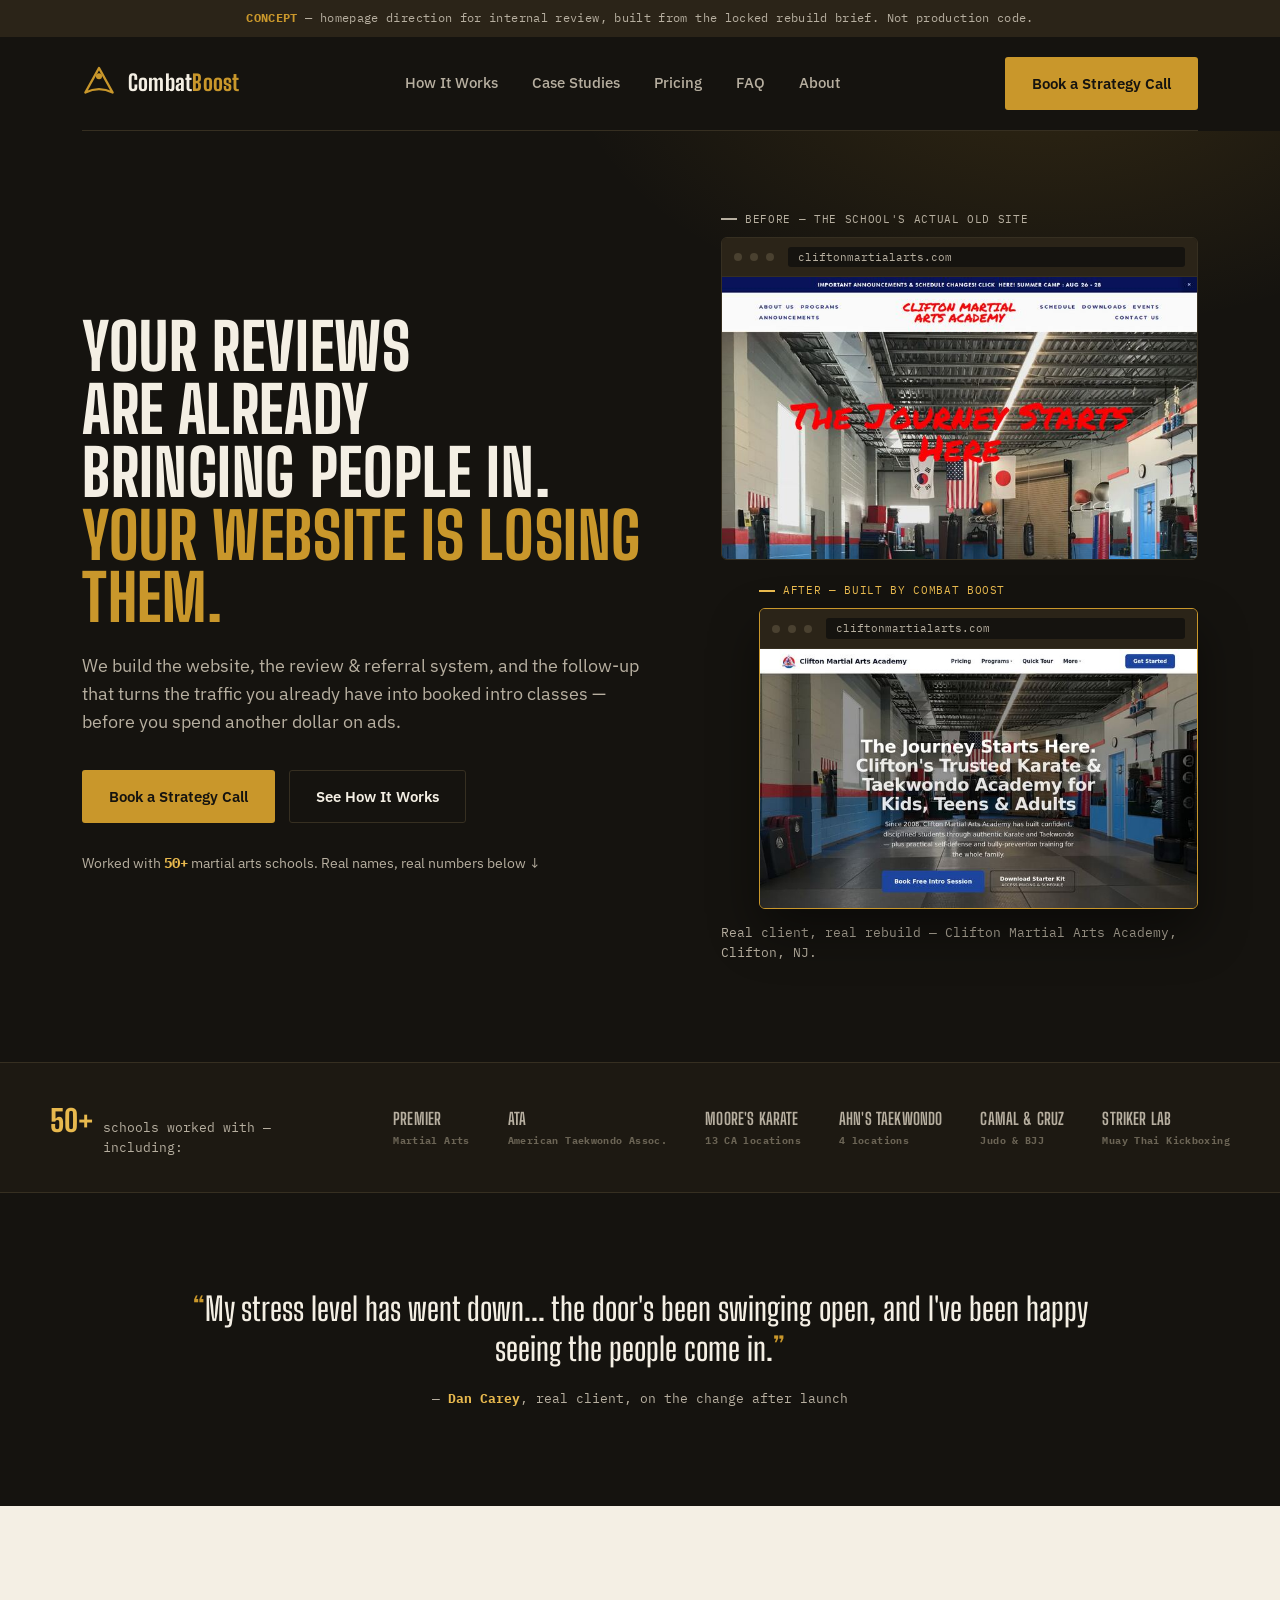
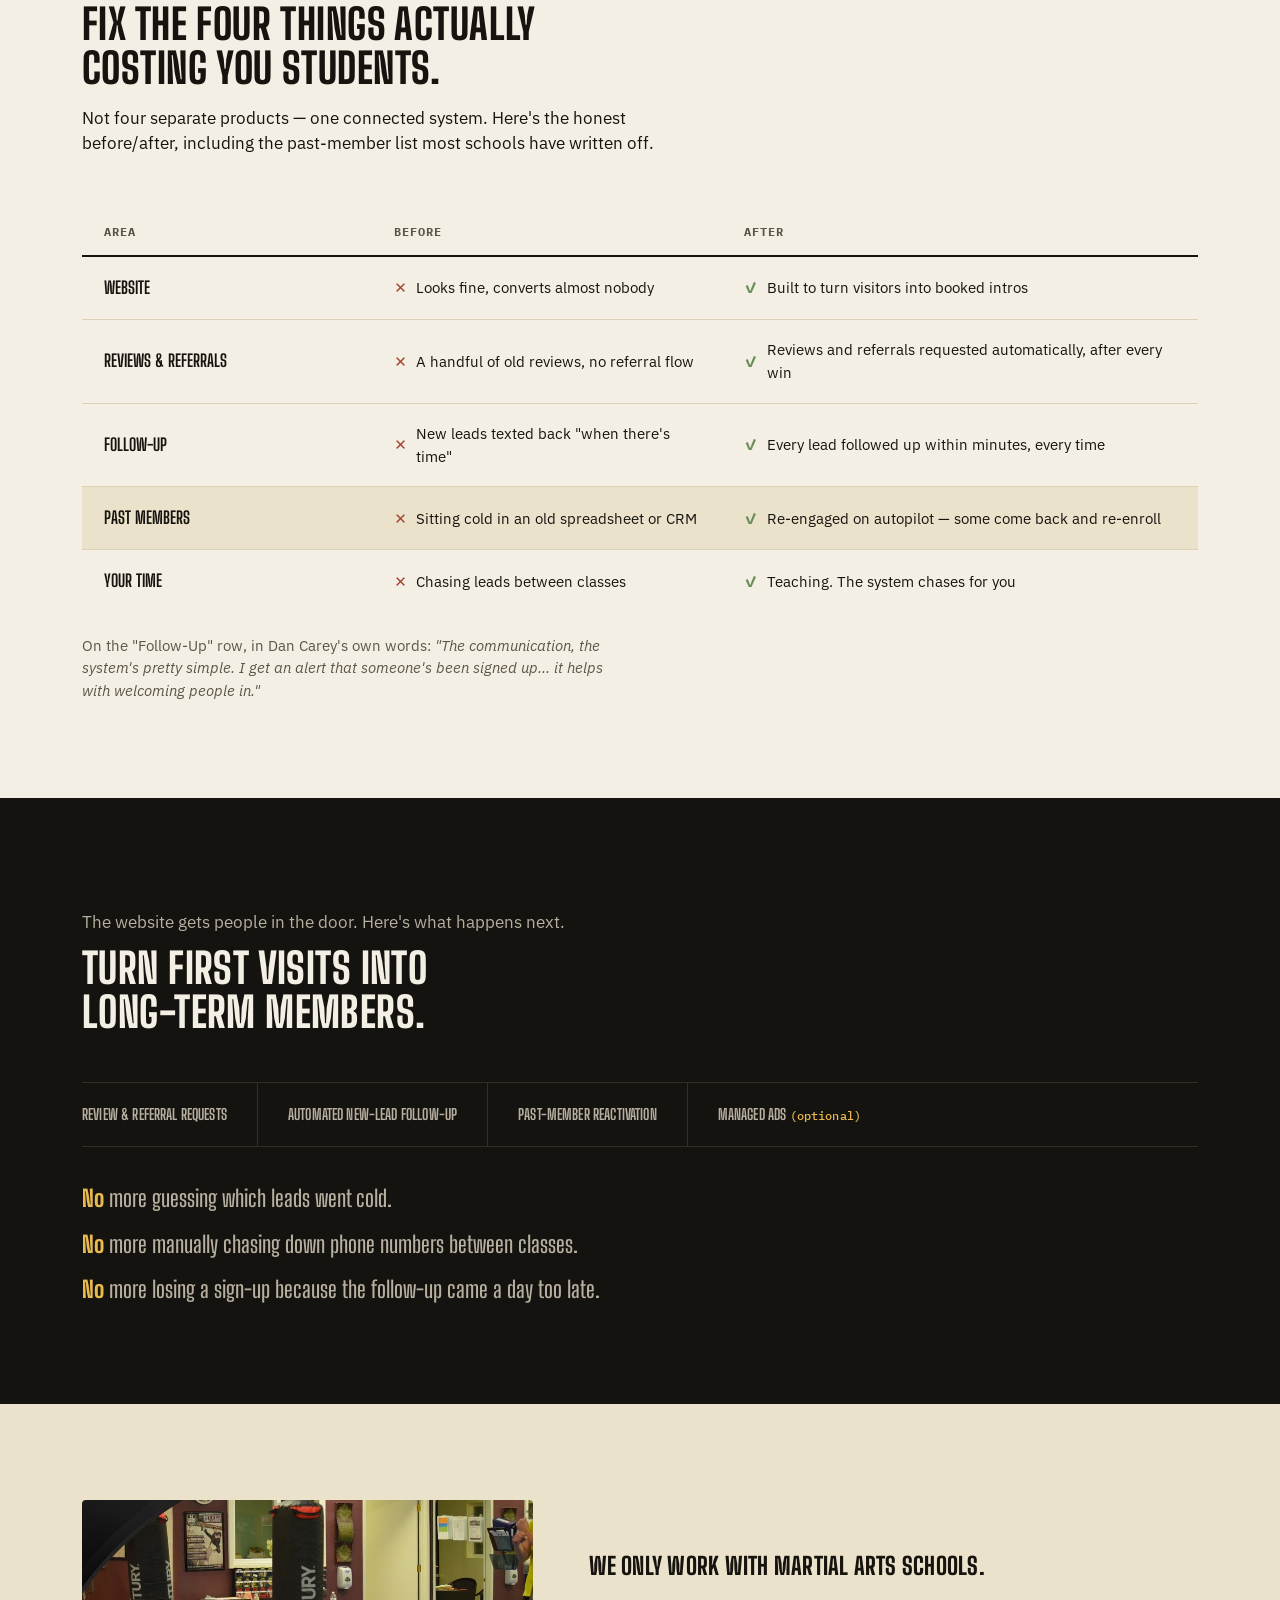
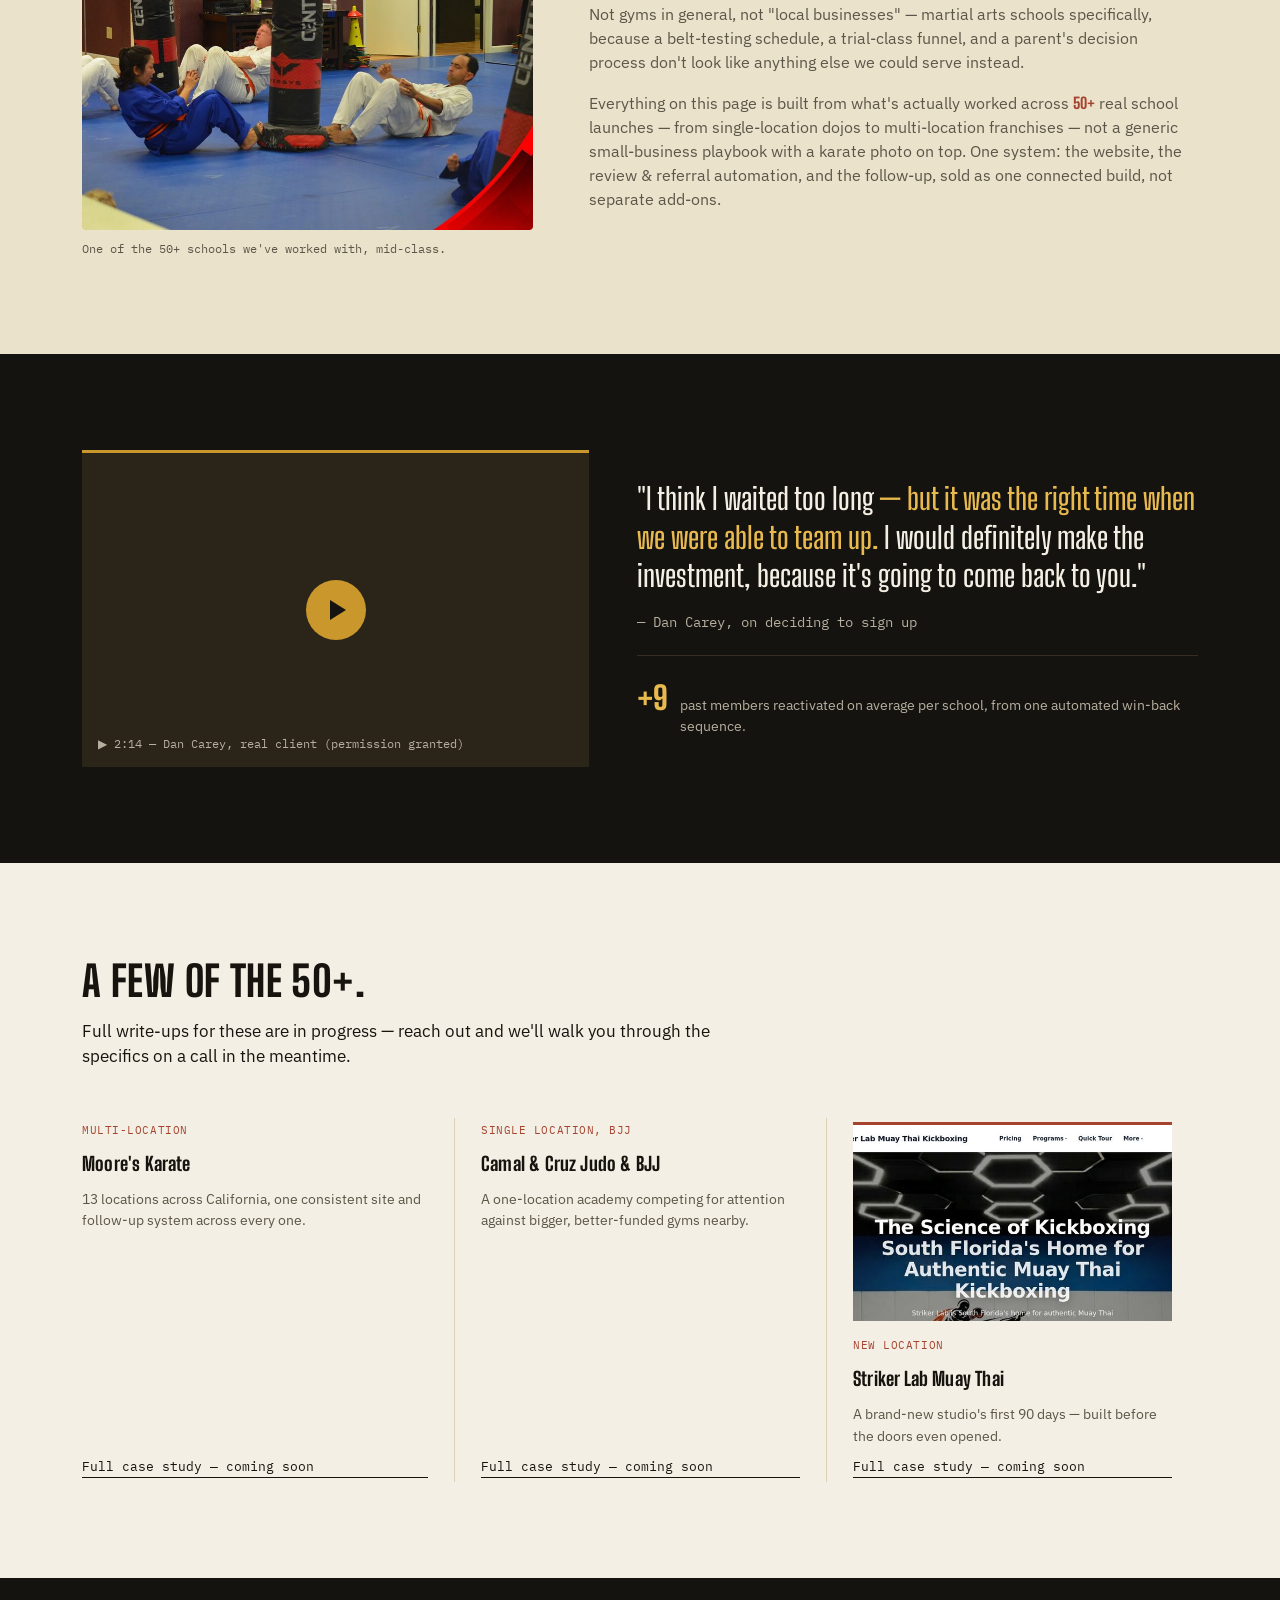
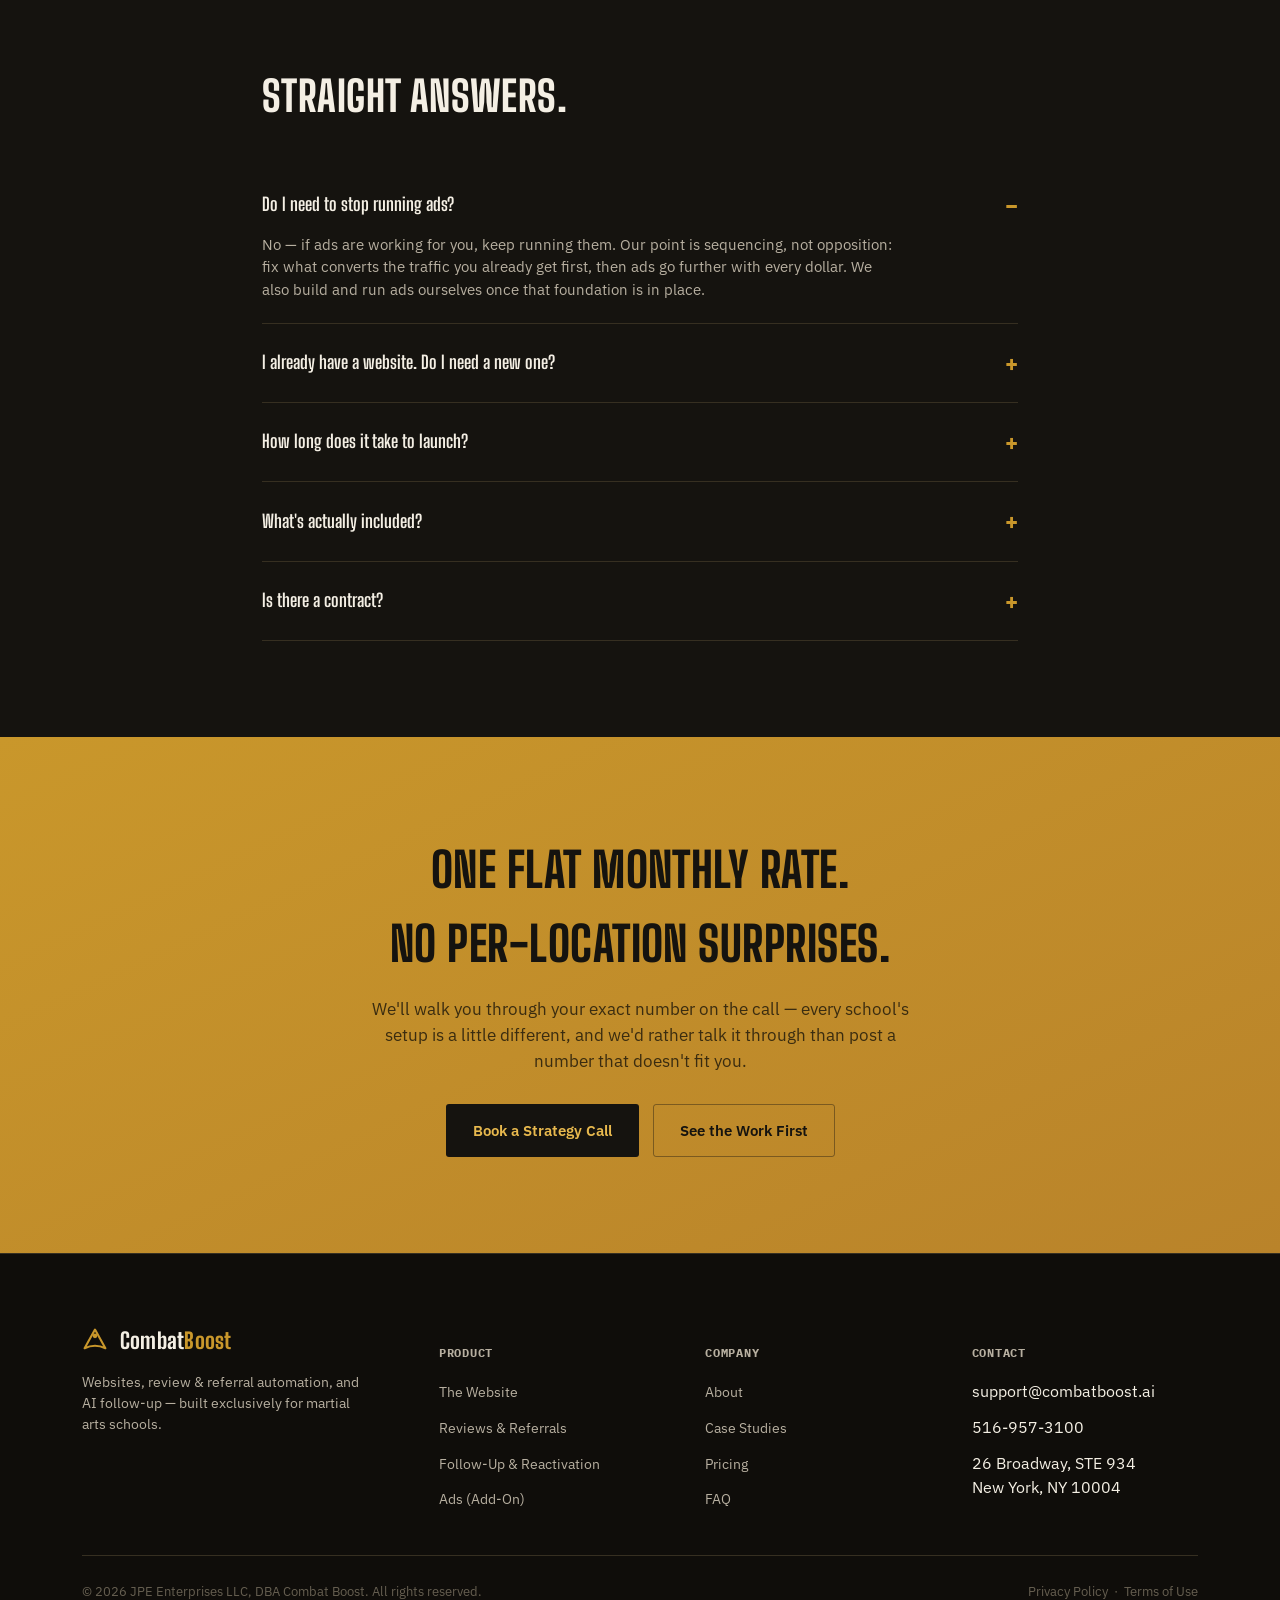
==== index.html @ fe03175d "Round 3: plain-text feature strip, negative-space copy, 'what happens next' framing, nav depth Prior" ====
<!doctype html>
<title>Combat Boost — Homepage Concept</title>
<style>
:root{
  --ink:        #15130F;
  --ink-2:      #1D1912;
  --ink-3:      #2B2418;
  --line-dark:  #362F21;
  --gold:       #C9972B;
  --gold-bright:#E8B94E;
  --clay:       #A5432E;
  --good:       #6B8F5A;
  --cream:      #F4EFE4;
  --cream-2:    #EBE2CC;
  --line-light: #DCD1B4;
  --tx-dark:      #F4EFE4;
  --tx-dark-soft: #B7AFA0;
  --tx-light:      #17140F;
  --tx-light-soft: #5C5648;
  color-scheme: dark;
  background:var(--ink);
}
*{box-sizing:border-box}
html{scroll-behavior:smooth}
body{margin:0; background:var(--ink); font-family:"IBM Plex Sans",system-ui,sans-serif; color:var(--tx-dark); line-height:1.55}
h1,h2,h3,h4{font-family:"Big Shoulders Display",sans-serif; font-weight:800; text-transform:uppercase; letter-spacing:.01em; text-wrap:balance; margin:0}
.mono{font-family:"IBM Plex Mono",monospace}
p{margin:0}
a{color:inherit}
img,svg{display:block}
.wrap{max-width:1180px; margin:0 auto; padding:0 32px}
@media (max-width:640px){ .wrap{padding:0 20px} }
.btn{
  display:inline-flex; align-items:center; gap:8px; font-family:"IBM Plex Sans"; font-weight:600;
  font-size:15px; padding:14px 26px; border-radius:3px; cursor:pointer; border:1px solid transparent;
  text-decoration:none; transition:transform .15s ease;
}
.btn:hover{transform:translateY(-1px)}
.btn-gold{background:var(--gold); color:var(--ink)}
.btn-gold:hover{background:var(--gold-bright)}
.btn-ghost-dark{border-color:var(--line-dark); color:var(--tx-dark)}
.btn-ghost-dark:hover{border-color:var(--gold)}
.btn-ghost-light{border-color:var(--tx-light); color:var(--tx-light)}
.lede{font-size:15.5px; color:var(--tx-dark-soft); max-width:56ch; margin-bottom:10px}
.on-light .lede, .on-light2 .lede{color:var(--tx-light-soft)}
section{padding:96px 0}
@media (max-width:640px){ section{padding:64px 0} }
.section-head{max-width:640px; margin-bottom:48px}
.section-head h2{font-size:clamp(28px,3.6vw,42px); line-height:1.05}
.section-head p{margin-top:16px; font-size:16.5px}
.on-light{background:var(--cream); color:var(--tx-light)}
.on-light2{background:var(--cream-2); color:var(--tx-light)}

/* ---------- concept banner ---------- */
.concept-banner{
  background:var(--ink-3); color:var(--tx-dark-soft); font-family:"IBM Plex Mono",monospace;
  font-size:12px; text-align:center; padding:9px 14px; letter-spacing:.03em;
}
.concept-banner b{color:var(--gold)}

/* ---------- header ---------- */
header{
  display:flex; align-items:center; justify-content:space-between; padding:20px 0;
  border-bottom:1px solid var(--line-dark);
}
.brand{display:flex; align-items:center; gap:12px; text-decoration:none}
.brand-word{font-family:"Big Shoulders Display"; font-weight:800; font-size:22px; letter-spacing:.01em; color:var(--tx-dark)}
.brand-word span{color:var(--gold)}
nav.main{display:flex; align-items:center; gap:34px; font-size:14.5px; font-weight:500}
nav.main a{text-decoration:none; color:var(--tx-dark-soft)}
nav.main a:hover{color:var(--tx-dark)}
.nav-toggle{display:none}
@media (max-width:920px){
  nav.main{display:none}
}

/* ---------- hero ---------- */
.hero{padding:80px 0 100px; position:relative; overflow:hidden}
.hero::before{
  content:""; position:absolute; inset:0; pointer-events:none;
  background:
    radial-gradient(700px 420px at 82% -10%, rgba(201,151,43,.16), transparent 70%);
}
.hero-grid{display:grid; grid-template-columns:1.1fr .9fr; gap:56px; align-items:center; position:relative}
@media (max-width:920px){ .hero-grid{grid-template-columns:1fr} }
.hero h1{font-size:clamp(38px,5.4vw,64px); line-height:.98; margin:18px 0 22px}
.hero h1 em{font-style:normal; color:var(--gold)}
.hero .dek{font-size:18px; color:var(--tx-dark-soft); max-width:52ch; margin-bottom:34px}
.hero .actions{display:flex; gap:14px; flex-wrap:wrap; margin-bottom:30px}
.hero .stat-line{font-size:14px; color:var(--tx-dark-soft)}
.hero .stat-line b{color:var(--gold-bright); font-family:"IBM Plex Mono"}

/* Real before/after — an actual client's old site next to the actual
   Combat Boost rebuild, in a plain browser-chrome frame. Replaces the
   floating-stat-card cluster that read as generic AI-page-builder filler. */
.ba-compare{position:relative}
.ba-frame{
  background:var(--ink-2); border:1px solid var(--line-dark); border-radius:6px; overflow:hidden;
}
.ba-chrome{
  display:flex; align-items:center; gap:8px; padding:9px 12px; background:var(--ink-3);
  border-bottom:1px solid var(--line-dark);
}
.ba-dot{width:8px; height:8px; border-radius:50%; background:#4a4130}
.ba-url{
  font-family:"IBM Plex Mono"; font-size:10.5px; color:var(--tx-dark-soft); margin-left:6px;
  background:var(--ink); padding:2px 10px; border-radius:3px; flex:1; white-space:nowrap; overflow:hidden; text-overflow:ellipsis;
}
.ba-frame img{width:100%; display:block}
.ba-label{
  font-family:"IBM Plex Mono"; font-size:11px; letter-spacing:.06em; text-transform:uppercase;
  margin-bottom:9px; display:flex; align-items:center; gap:8px;
}
.ba-label.before{color:var(--tx-dark-soft)}
.ba-label.after{color:var(--gold-bright)}
.ba-label .tag{width:16px; height:2px; background:currentColor; display:inline-block}
.ba-after{margin-top:22px; margin-left:38px; position:relative; z-index:1}
.ba-after .ba-frame{border-color:var(--gold); box-shadow:0 22px 50px rgba(0,0,0,.45)}
.ba-cap{margin-top:14px; font-size:12.5px; color:var(--tx-dark-soft); font-family:"IBM Plex Mono"}
@media (max-width:920px){
  .ba-after{margin-left:0; margin-top:16px}
}

/* ---------- proof strip ---------- */
.proof{background:var(--ink-2); border-top:1px solid var(--line-dark); border-bottom:1px solid var(--line-dark)}
.proof-inner{padding:34px 0; display:flex; align-items:center; gap:40px; flex-wrap:wrap; justify-content:space-between}
.proof-lede{font-family:"IBM Plex Mono"; font-size:13px; color:var(--tx-dark-soft); white-space:nowrap; display:flex; align-items:baseline; gap:10px}
.proof-lede b{font-family:"Big Shoulders Display"; font-weight:800; font-size:30px; color:var(--gold-bright)}
.logo-row{display:flex; gap:38px; flex-wrap:wrap; align-items:center}
.logo-word{font-family:"Big Shoulders Display"; font-weight:700; font-size:16.5px; color:var(--tx-dark-soft); letter-spacing:.01em; text-transform:uppercase; white-space:nowrap}
.logo-word small{display:block; font-family:"IBM Plex Mono"; font-size:9.5px; letter-spacing:.04em; color:#6b6455; text-transform:none; margin-top:1px}

/* ---------- quote banner ---------- */
.quote-banner{text-align:center}
.quote-banner .q{
  font-family:"Big Shoulders Display"; font-weight:600; text-transform:none; letter-spacing:0;
  font-size:clamp(22px,3vw,32px); max-width:900px; margin:0 auto 20px; line-height:1.25; color:var(--tx-dark);
}
.quote-banner .q::before{content:"“"; color:var(--gold)}
.quote-banner .q::after{content:"”"; color:var(--gold)}
.quote-banner .attr{font-family:"IBM Plex Mono"; font-size:13px; color:var(--tx-dark-soft)}
.quote-banner .attr b{color:var(--gold-bright)}

/* ---------- before/after table ---------- */
.baTable{width:100%; border-collapse:collapse; background:var(--cream); overflow:hidden; border-radius:8px}
.baTable th, .baTable td{padding:18px 22px; text-align:left; border-bottom:1px solid var(--line-light); font-size:15px}
.baTable thead th{
  font-family:"IBM Plex Mono"; font-size:11.5px; letter-spacing:.08em; text-transform:uppercase;
  color:var(--tx-light-soft); border-bottom:2px solid var(--tx-light); padding-bottom:14px;
}
.baTable td:first-child{font-family:"Big Shoulders Display"; font-weight:700; font-size:17px; text-transform:uppercase; width:26%}
.baTable tr:last-child td{border-bottom:none}
.mark{display:inline-flex; align-items:center; gap:9px}
.mark.bad::before{content:"✕"; color:var(--clay); font-weight:700}
.mark.good::before{content:"✓"; color:var(--good); font-weight:700}
.reactivation-row td{background:var(--cream-2)}
.tableWrap{overflow-x:auto}

/* ---------- feature strip: plain text, no icon boxes ---------- */
.feature-strip{
  display:flex; flex-wrap:wrap; gap:0; margin-top:8px; border-top:1px solid var(--line-dark); border-bottom:1px solid var(--line-dark);
}
.feature-strip span{
  font-family:"Big Shoulders Display"; font-weight:700; text-transform:uppercase; font-size:15px;
  letter-spacing:.01em; padding:20px 30px 20px 0; margin-right:30px; border-right:1px solid var(--line-dark);
  color:var(--tx-dark-soft);
}
.feature-strip span:last-child{border-right:none; margin-right:0}
.feature-strip span i{color:var(--gold-bright); font-style:normal; font-weight:500; text-transform:none; font-size:12px; font-family:"IBM Plex Mono"}
@media (max-width:760px){
  .feature-strip{flex-direction:column; border-top:none; border-bottom:none}
  .feature-strip span{border-right:none; border-bottom:1px solid var(--line-dark); margin-right:0; padding:16px 0}
  .feature-strip span:last-child{border-bottom:none}
}
.neg-space{margin-top:34px; display:flex; flex-direction:column; gap:10px}
.neg-space p{font-family:"Big Shoulders Display"; font-weight:600; font-size:clamp(18px,2.1vw,23px); text-transform:none; color:var(--tx-dark-soft)}
.neg-space p b{color:var(--gold-bright); font-weight:800}

/* ---------- about: real photo + prose, no card/number grid ---------- */
.about-grid{display:grid; grid-template-columns:.85fr 1.15fr; gap:56px; align-items:center}
@media (max-width:820px){ .about-grid{grid-template-columns:1fr} }
.about-photo{width:100%; border-radius:4px; display:block}
.about-cap{font-family:"IBM Plex Mono"; font-size:11.5px; color:var(--tx-light-soft); margin-top:10px}
.about-copy p + p{margin-top:16px}
.about-copy .stat-inline{font-family:"Big Shoulders Display"; font-weight:800; color:var(--clay)}

/* ---------- video testimonial ---------- */
.video-block{display:grid; grid-template-columns:.95fr 1.05fr; gap:48px; align-items:center}
@media (max-width:860px){ .video-block{grid-template-columns:1fr} }
.video-card{
  aspect-ratio:16/10; background:var(--ink-3); border-top:3px solid var(--gold);
  display:flex; align-items:center; justify-content:center; position:relative;
}
.play{
  width:60px; height:60px; border-radius:50%; background:var(--gold); display:flex;
  align-items:center; justify-content:center;
}
.play::before{content:""; width:0; height:0; border-top:10px solid transparent; border-bottom:10px solid transparent; border-left:16px solid var(--ink); margin-left:4px}
.video-card .vc-cap{position:absolute; bottom:14px; left:16px; font-family:"IBM Plex Mono"; font-size:11.5px; color:var(--tx-dark-soft)}
.video-quote .q{
  font-family:"Big Shoulders Display"; font-weight:600; font-size:clamp(22px,2.6vw,30px); line-height:1.28;
  margin-bottom:18px; text-transform:none;
}
.video-quote .q span{color:var(--gold-bright)}
.video-quote .attr{font-family:"IBM Plex Mono"; font-size:13.5px; color:var(--tx-dark-soft)}
.video-quote .woven-stat{
  margin-top:22px; padding-top:18px; border-top:1px solid var(--line-dark);
  display:flex; align-items:baseline; gap:12px;
}
.woven-stat .ws-num{font-family:"Big Shoulders Display"; font-weight:800; font-size:32px; color:var(--gold-bright)}
.woven-stat .ws-txt{font-size:13.5px; color:var(--tx-dark-soft)}

/* ---------- case studies: flat, no shadow, thin rule not a boxed card ---------- */
.cs-grid{display:grid; grid-template-columns:repeat(3,1fr); gap:0}
@media (max-width:860px){ .cs-grid{grid-template-columns:1fr} }
.cs-card{
  border-left:1px solid var(--line-light); padding:4px 26px; display:flex; flex-direction:column; gap:10px;
}
.cs-card:first-child{border-left:none; padding-left:0}
@media (max-width:860px){
  .cs-card{border-left:none; border-top:1px solid var(--line-light); padding:26px 0}
  .cs-card:first-child{border-top:none; padding-top:0}
}
.cs-shot{width:100%; aspect-ratio:16/10; object-fit:cover; object-position:top; border-top:3px solid var(--clay); margin-bottom:6px}
.cs-tag{font-family:"IBM Plex Mono"; font-size:11px; letter-spacing:.05em; color:var(--clay); text-transform:uppercase}
.cs-card h3{font-size:19px; text-transform:none}
.cs-card p{font-size:14px; color:var(--tx-light-soft)}
.cs-link{font-family:"IBM Plex Mono"; font-size:12.5px; color:var(--tx-light); margin-top:auto; text-decoration:none; border-bottom:1px solid var(--tx-light)}

/* ---------- faq ---------- */
.faq-item{border-bottom:1px solid var(--line-dark); padding:22px 0}
.faq-item summary{
  cursor:pointer; list-style:none; font-family:"Big Shoulders Display"; font-weight:700; font-size:18px;
  display:flex; justify-content:space-between; align-items:center; text-transform:none;
}
.faq-item summary::-webkit-details-marker{display:none}
.faq-item summary::after{content:"+"; color:var(--gold); font-size:22px; font-family:"IBM Plex Mono"}
.faq-item[open] summary::after{content:"–"}
.faq-item p{margin-top:12px; font-size:14.5px; color:var(--tx-dark-soft); max-width:70ch}

/* ---------- closing / pricing ---------- */
.closing{background:linear-gradient(155deg,var(--gold) 0%, #B9832A 100%); color:var(--ink); text-align:center}
.closing h2{font-size:clamp(30px,4.4vw,48px); color:var(--ink); margin-bottom:16px}
.closing p{font-size:16.5px; max-width:56ch; margin:0 auto 30px; color:#3A2C10}
.closing .btn-gold{background:var(--ink); color:var(--gold-bright)}
.closing .btn-gold:hover{background:#241f16}
.closing .btn-ghost-dark{border-color:rgba(21,19,15,.4); color:var(--ink)}

/* ---------- footer ---------- */
footer{background:#0F0D0A; padding:70px 0 30px; border-top:1px solid var(--line-dark)}
.foot-grid{display:grid; grid-template-columns:1.4fr 1fr 1fr 1fr; gap:40px; padding-bottom:44px; border-bottom:1px solid var(--line-dark)}
@media (max-width:820px){ .foot-grid{grid-template-columns:1fr 1fr} }
.foot-grid h5{font-family:"IBM Plex Mono"; font-size:12px; letter-spacing:.06em; text-transform:uppercase; color:var(--tx-dark-soft); margin-bottom:16px}
.foot-links{list-style:none; margin:0; padding:0; display:grid; gap:11px}
.foot-links a{text-decoration:none; color:var(--tx-dark-soft); font-size:14px}
.foot-links a:hover{color:var(--gold)}
.foot-about p{font-size:13.5px; color:var(--tx-dark-soft); max-width:36ch; margin-top:14px}
.foot-bottom{padding-top:26px; display:flex; justify-content:space-between; flex-wrap:wrap; gap:12px; font-size:12.5px; color:#665F51}
.foot-bottom a{color:#665F51; text-decoration:none}
</style>
<link rel="preconnect" href="https://fonts.gstatic.com" crossorigin>
<link rel="stylesheet" href="https://fonts.googleapis.com/css2?family=Big+Shoulders+Display:wght@600;700;800&family=IBM+Plex+Sans:wght@400;500;600&family=IBM+Plex+Mono:wght@400;500;600&display=swap">

<div class="concept-banner"><b>CONCEPT</b> — homepage direction for internal review, built from the locked rebuild brief. Not production code.</div>

<div class="wrap">
  <header>
    <a class="brand" href="#top">
      <svg width="34" height="34" viewBox="0 0 100 100" aria-hidden="true">
        <path d="M50 6 L90 78 Q50 58 10 78 Z" fill="none" stroke="#C9972B" stroke-width="7" stroke-linejoin="round"/>
        <circle cx="50" cy="30" r="9" fill="#C9972B"/>
      </svg>
      <span class="brand-word">Combat<span>Boost</span></span>
    </a>
    <nav class="main">
      <a href="#how-it-works">How It Works</a>
      <a href="#case-studies">Case Studies</a>
      <a href="#pricing">Pricing</a>
      <a href="#faq">FAQ</a>
      <a href="#about">About</a>
    </nav>
    <a class="btn btn-gold" href="#pricing">Book a Strategy Call</a>
  </header>
</div>

<section class="hero" id="top">
  <div class="wrap hero-grid">
    <div>
      <h1>Your Reviews Are Already<br>Bringing People In.<br><em>Your Website Is Losing Them.</em></h1>
      <p class="dek">We build the website, the review &amp; referral system, and the follow-up that turns the traffic you already have into booked intro classes — before you spend another dollar on ads.</p>
      <div class="actions">
        <a class="btn btn-gold" href="#pricing">Book a Strategy Call</a>
        <a class="btn btn-ghost-dark" href="#how-it-works">See How It Works</a>
      </div>
      <p class="stat-line">Worked with <b>50+</b> martial arts schools. Real names, real numbers below ↓</p>
    </div>
    <div class="ba-compare">
      <div class="ba-label before"><span class="tag"></span>Before — the school's actual old site</div>
      <div class="ba-frame">
        <div class="ba-chrome"><span class="ba-dot"></span><span class="ba-dot"></span><span class="ba-dot"></span><span class="ba-url">cliftonmartialarts.com</span></div>
        <img src="[data-uri]" alt="A real client's old website before Combat Boost, live as of this build" loading="lazy">
      </div>
      <div class="ba-after">
        <div class="ba-label after"><span class="tag"></span>After — built by Combat Boost</div>
        <div class="ba-frame">
          <div class="ba-chrome"><span class="ba-dot"></span><span class="ba-dot"></span><span class="ba-dot"></span><span class="ba-url">cliftonmartialarts.com</span></div>
          <img src="[data-uri]" alt="The same school's site after the Combat Boost rebuild" loading="lazy">
        </div>
      </div>
      <p class="ba-cap">Real client, real rebuild — Clifton Martial Arts Academy, Clifton, NJ.</p>
    </div>
  </div>
</section>

<div class="proof">
  <div class="wrap proof-inner">
    <div class="proof-lede"><b>50+</b><span>schools worked with —<br>including:</span></div>
    <div class="logo-row">
      <div class="logo-word">Premier<br><small>Martial Arts</small></div>
      <div class="logo-word">ATA<br><small>American Taekwondo Assoc.</small></div>
      <div class="logo-word">Moore's Karate<br><small>13 CA locations</small></div>
      <div class="logo-word">Ahn's Taekwondo<br><small>4 locations</small></div>
      <div class="logo-word">Camal &amp; Cruz<br><small>Judo &amp; BJJ</small></div>
      <div class="logo-word">Striker Lab<br><small>Muay Thai Kickboxing</small></div>
    </div>
  </div>
</div>

<section class="quote-banner">
  <div class="wrap">
    <p class="q">My stress level has went down... the door's been swinging open, and I've been happy seeing the people come in.</p>
    <p class="attr">— <b>Dan Carey</b>, real client, on the change after launch</p>
  </div>
</section>

<section class="on-light" id="how-it-works">
  <div class="wrap">
    <div class="section-head">
      <h2>Fix the Four Things Actually Costing You Students.</h2>
      <p>Not four separate products — one connected system. Here's the honest before/after, including the past-member list most schools have written off.</p>
    </div>
    <div class="tableWrap">
      <table class="baTable">
        <thead>
          <tr><th>Area</th><th>Before</th><th>After</th></tr>
        </thead>
        <tbody>
          <tr>
            <td>Website</td>
            <td><span class="mark bad">Looks fine, converts almost nobody</span></td>
            <td><span class="mark good">Built to turn visitors into booked intros</span></td>
          </tr>
          <tr>
            <td>Reviews &amp; Referrals</td>
            <td><span class="mark bad">A handful of old reviews, no referral flow</span></td>
            <td><span class="mark good">Reviews and referrals requested automatically, after every win</span></td>
          </tr>
          <tr>
            <td>Follow-Up</td>
            <td><span class="mark bad">New leads texted back "when there's time"</span></td>
            <td><span class="mark good">Every lead followed up within minutes, every time</span></td>
          </tr>
          <tr class="reactivation-row">
            <td>Past Members</td>
            <td><span class="mark bad">Sitting cold in an old spreadsheet or CRM</span></td>
            <td><span class="mark good">Re-engaged on autopilot — some come back and re-enroll</span></td>
          </tr>
          <tr>
            <td>Your Time</td>
            <td><span class="mark bad">Chasing leads between classes</span></td>
            <td><span class="mark good">Teaching. The system chases for you</span></td>
          </tr>
        </tbody>
      </table>
    </div>
    <p style="margin-top:22px; font-size:14.5px; color:var(--tx-light-soft); max-width:60ch">On the "Follow-Up" row, in Dan Carey's own words: <i>"The communication, the system's pretty simple. I get an alert that someone's been signed up... it helps with welcoming people in."</i></p>
  </div>
</section>

<section id="what-happens-next">
  <div class="wrap">
    <div class="section-head">
      <p class="lede">The website gets people in the door. Here's what happens next.</p>
      <h2>Turn First Visits Into Long-Term Members.</h2>
    </div>
    <div class="feature-strip">
      <span>Review &amp; Referral Requests</span>
      <span>Automated New-Lead Follow-Up</span>
      <span>Past-Member Reactivation</span>
      <span>Managed Ads <i>(optional)</i></span>
    </div>
    <div class="neg-space">
      <p><b>No</b> more guessing which leads went cold.</p>
      <p><b>No</b> more manually chasing down phone numbers between classes.</p>
      <p><b>No</b> more losing a sign-up because the follow-up came a day too late.</p>
    </div>
  </div>
</section>

<section class="on-light2" id="about">
  <div class="wrap about-grid">
    <div>
      <img class="about-photo" src="[data-uri]" alt="A real Combat Boost client, mid-class" loading="lazy">
      <p class="about-cap">One of the 50+ schools we've worked with, mid-class.</p>
    </div>
    <div class="about-copy">
      <h2>We only work with martial arts schools.</h2>
      <p style="margin-top:18px; font-size:15.5px; color:var(--tx-light-soft)">Not gyms in general, not "local businesses" — martial arts schools specifically, because a belt-testing schedule, a trial-class funnel, and a parent's decision process don't look like anything else we could serve instead.</p>
      <p style="font-size:15.5px; color:var(--tx-light-soft)">Everything on this page is built from what's actually worked across <span class="stat-inline">50+</span> real school launches — from single-location dojos to multi-location franchises — not a generic small-business playbook with a karate photo on top. One system: the website, the review &amp; referral automation, and the follow-up, sold as one connected build, not separate add-ons.</p>
    </div>
  </div>
</section>

<section>
  <div class="wrap video-block">
    <div>
      <div class="video-card">
        <div class="play" aria-hidden="true"></div>
        <span class="vc-cap">▶ 2:14 — Dan Carey, real client (permission granted)</span>
      </div>
    </div>
    <div class="video-quote">
      <p class="q">"I think I waited too long <span>— but it was the right time when we were able to team up.</span> I would definitely make the investment, because it's going to come back to you."</p>
      <p class="attr">— Dan Carey, on deciding to sign up</p>
      <div class="woven-stat">
        <span class="ws-num">+9</span>
        <span class="ws-txt">past members reactivated on average per school, from one automated win-back sequence.</span>
      </div>
    </div>
  </div>
</section>

<section class="on-light" id="case-studies">
  <div class="wrap">
    <div class="section-head">
      <h2>A few of the 50+.</h2>
      <p>Full write-ups for these are in progress — reach out and we'll walk you through the specifics on a call in the meantime.</p>
    </div>
    <div class="cs-grid">
      <div class="cs-card">
        <span class="cs-tag">Multi-Location</span>
        <h3>Moore's Karate</h3>
        <p>13 locations across California, one consistent site and follow-up system across every one.</p>
        <a class="cs-link" href="#">Full case study — coming soon</a>
      </div>
      <div class="cs-card">
        <span class="cs-tag">Single Location, BJJ</span>
        <h3>Camal &amp; Cruz Judo &amp; BJJ</h3>
        <p>A one-location academy competing for attention against bigger, better-funded gyms nearby.</p>
        <a class="cs-link" href="#">Full case study — coming soon</a>
      </div>
      <div class="cs-card">
        <img class="cs-shot" src="[data-uri]" alt="Striker Lab Muay Thai Kickboxing — the actual site Combat Boost built, live screenshot">
        <span class="cs-tag">New Location</span>
        <h3>Striker Lab Muay Thai</h3>
        <p>A brand-new studio's first 90 days — built before the doors even opened.</p>
        <a class="cs-link" href="#">Full case study — coming soon</a>
      </div>
    </div>
  </div>
</section>

<section id="faq">
  <div class="wrap" style="max-width:820px">
    <div class="section-head">
      <h2>Straight answers.</h2>
    </div>
    <details class="faq-item" open>
      <summary>Do I need to stop running ads?</summary>
      <p>No — if ads are working for you, keep running them. Our point is sequencing, not opposition: fix what converts the traffic you already get first, then ads go further with every dollar. We also build and run ads ourselves once that foundation is in place.</p>
    </details>
    <details class="faq-item">
      <summary>I already have a website. Do I need a new one?</summary>
      <p>Usually, yes — most schools' sites were built once and never touched again. We'll tell you honestly on the call if a rebuild isn't the highest-leverage move for you yet.</p>
    </details>
    <details class="faq-item">
      <summary>How long does it take to launch?</summary>
      <p>Most schools are live within a few weeks of kickoff, site and automation together — not a six-month agency timeline.</p>
    </details>
    <details class="faq-item">
      <summary>What's actually included?</summary>
      <p>The website, the review &amp; referral automation, and the lead follow-up + past-member reactivation system — one build, one monthly rate, no separate tools to stitch together yourself.</p>
    </details>
    <details class="faq-item">
      <summary>Is there a contract?</summary>
      <p>We'll cover the specifics on the call — happy to be direct about it rather than bury it in fine print here.</p>
    </details>
  </div>
</section>

<section class="closing" id="pricing">
  <div class="wrap">
    <h2>One flat monthly rate.<br>No per-location surprises.</h2>
    <p>We'll walk you through your exact number on the call — every school's setup is a little different, and we'd rather talk it through than post a number that doesn't fit you.</p>
    <div class="actions" style="justify-content:center; display:flex; gap:14px; flex-wrap:wrap">
      <a class="btn btn-gold" href="#">Book a Strategy Call</a>
      <a class="btn btn-ghost-dark" href="#case-studies">See the Work First</a>
    </div>
  </div>
</section>

<!-- PRIORITY 6, NOT BUILT THIS PASS: a self-serve "Free Website Health Check"
     lead magnet (enter your URL, get a scored report) — similar to Monstro's
     Health Check Analyzer and 97Display's Website Audit tool. Strong fit
     since Joe already runs this kind of audit manually on cold prospects.
     Flagged for a future pass, not attempted here. -->

<footer>
  <div class="wrap">
    <div class="foot-grid">
      <div class="foot-about">
        <div class="brand" style="margin-bottom:4px">
          <svg width="26" height="26" viewBox="0 0 100 100" aria-hidden="true">
            <path d="M50 6 L90 78 Q50 58 10 78 Z" fill="none" stroke="#C9972B" stroke-width="8" stroke-linejoin="round"/>
            <circle cx="50" cy="30" r="9" fill="#C9972B"/>
          </svg>
          <span class="brand-word">Combat<span>Boost</span></span>
        </div>
        <p>Websites, review &amp; referral automation, and AI follow-up — built exclusively for martial arts schools.</p>
      </div>
      <div>
        <h5>Product</h5>
        <ul class="foot-links">
          <li><a href="#how-it-works">The Website</a></li>
          <li><a href="#how-it-works">Reviews &amp; Referrals</a></li>
          <li><a href="#how-it-works">Follow-Up &amp; Reactivation</a></li>
          <li><a href="#faq">Ads (Add-On)</a></li>
        </ul>
      </div>
      <div>
        <h5>Company</h5>
        <ul class="foot-links">
          <li><a href="#about">About</a></li>
          <li><a href="#case-studies">Case Studies</a></li>
          <li><a href="#pricing">Pricing</a></li>
          <li><a href="#faq">FAQ</a></li>
        </ul>
      </div>
      <div>
        <h5>Contact</h5>
        <ul class="foot-links">
          <li>support@combatboost.ai</li>
          <li>516-957-3100</li>
          <li>26 Broadway, STE 934<br>New York, NY 10004</li>
        </ul>
      </div>
    </div>
    <div class="foot-bottom">
      <span>© 2026 JPE Enterprises LLC, DBA Combat Boost. All rights reserved.</span>
      <span><a href="#">Privacy Policy</a> &nbsp;·&nbsp; <a href="#">Terms of Use</a></span>
    </div>
  </div>
</footer>
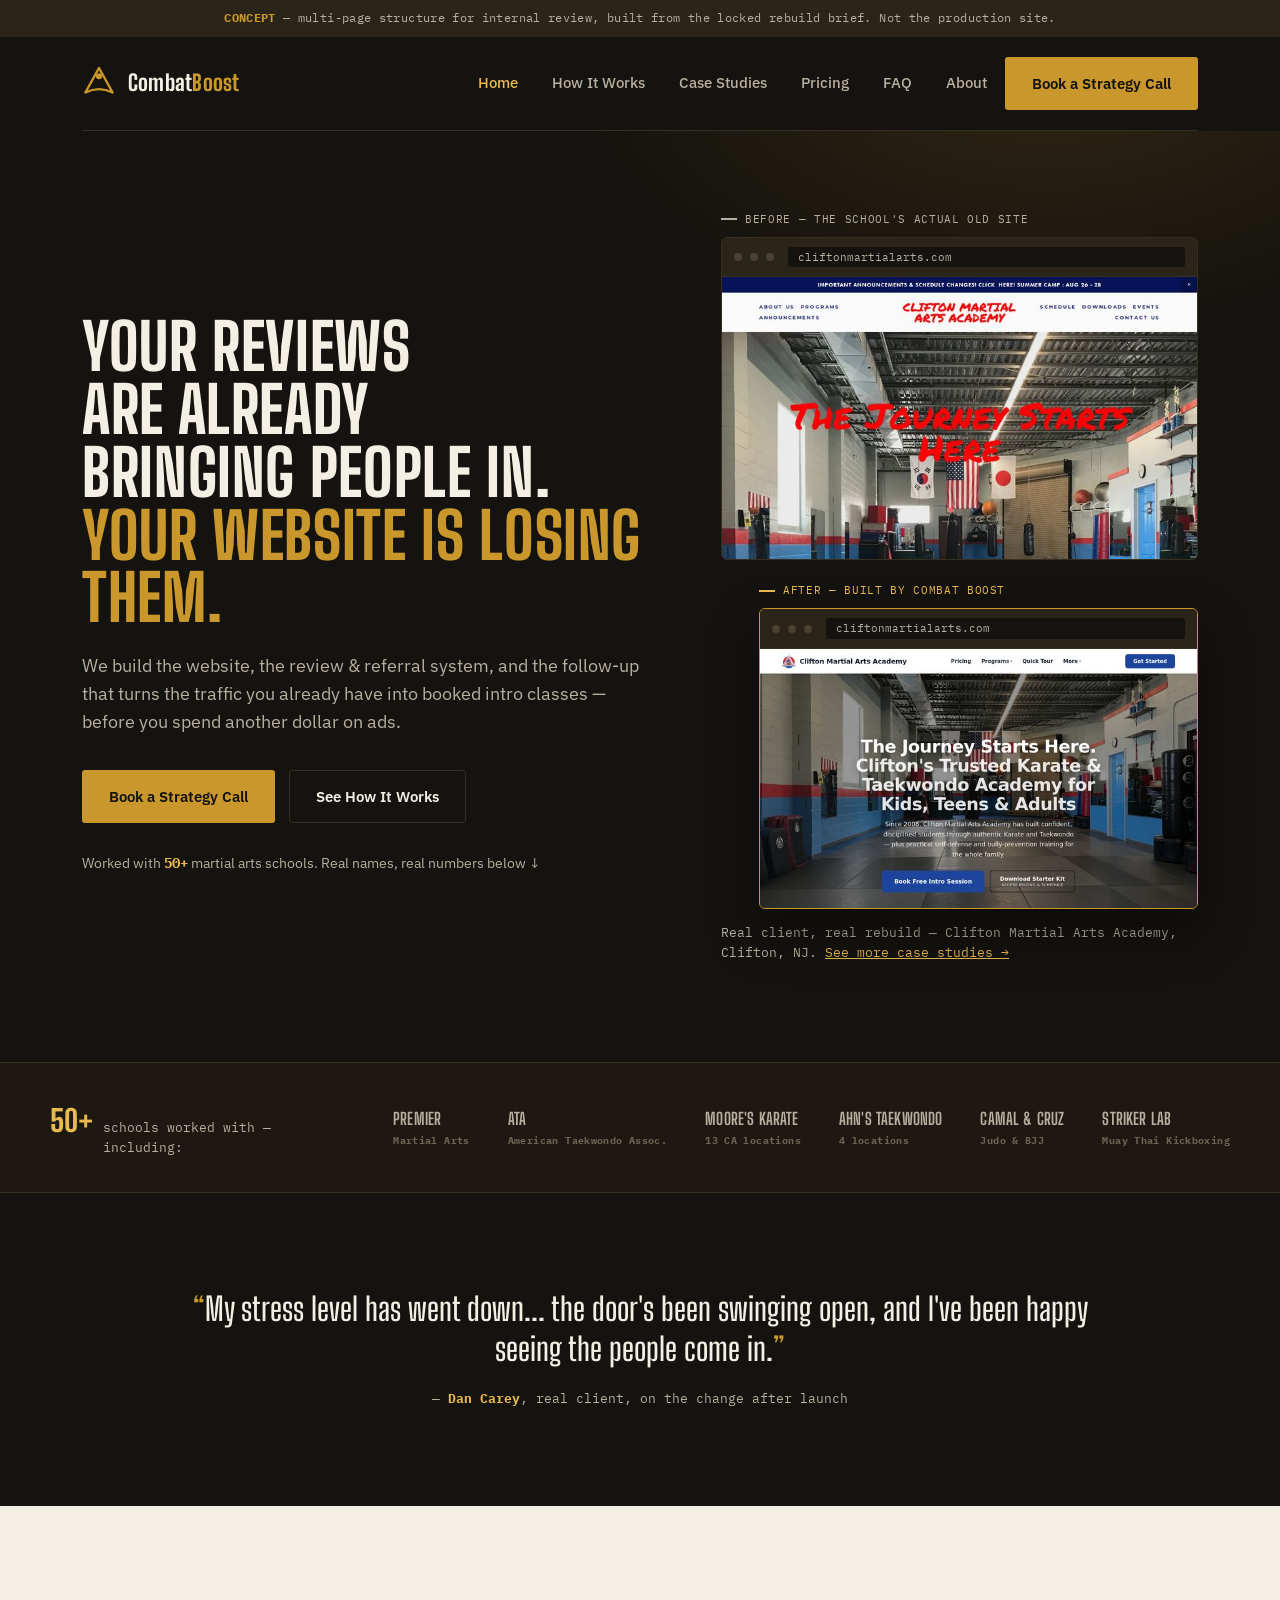
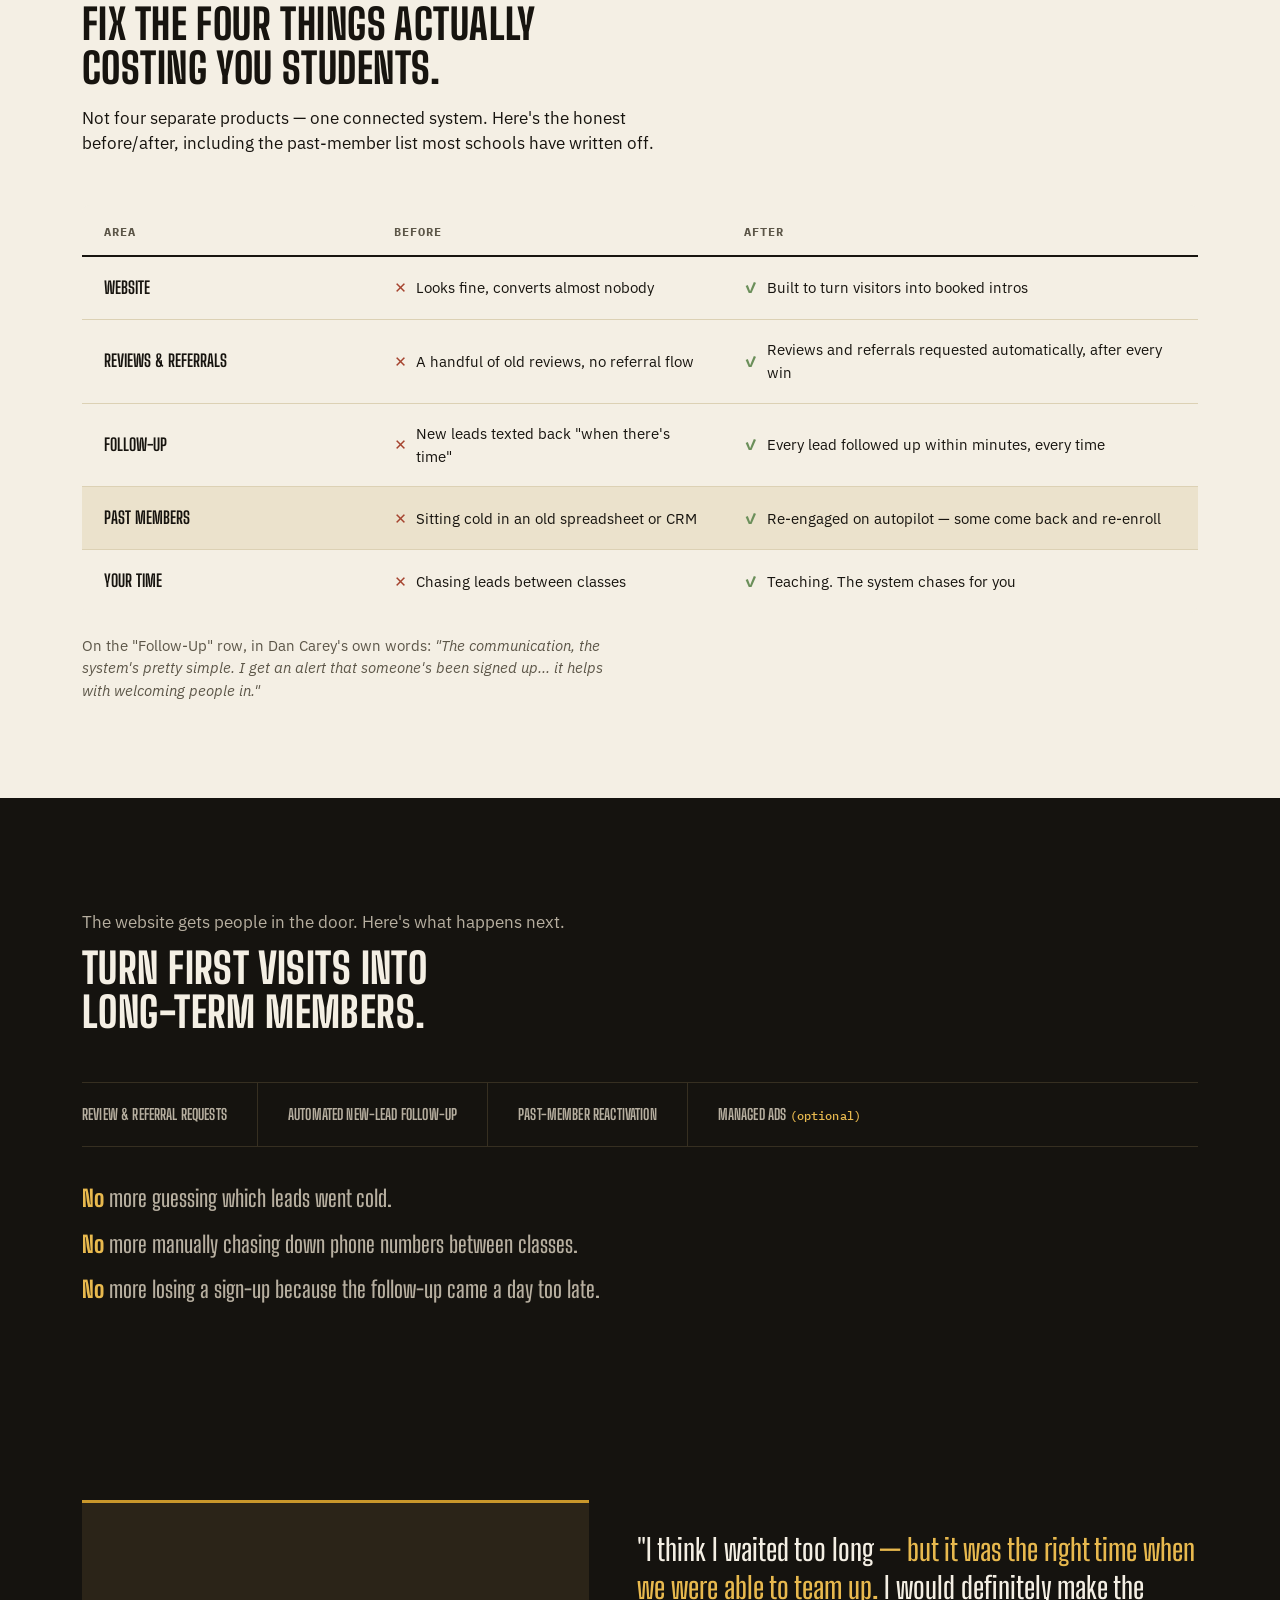
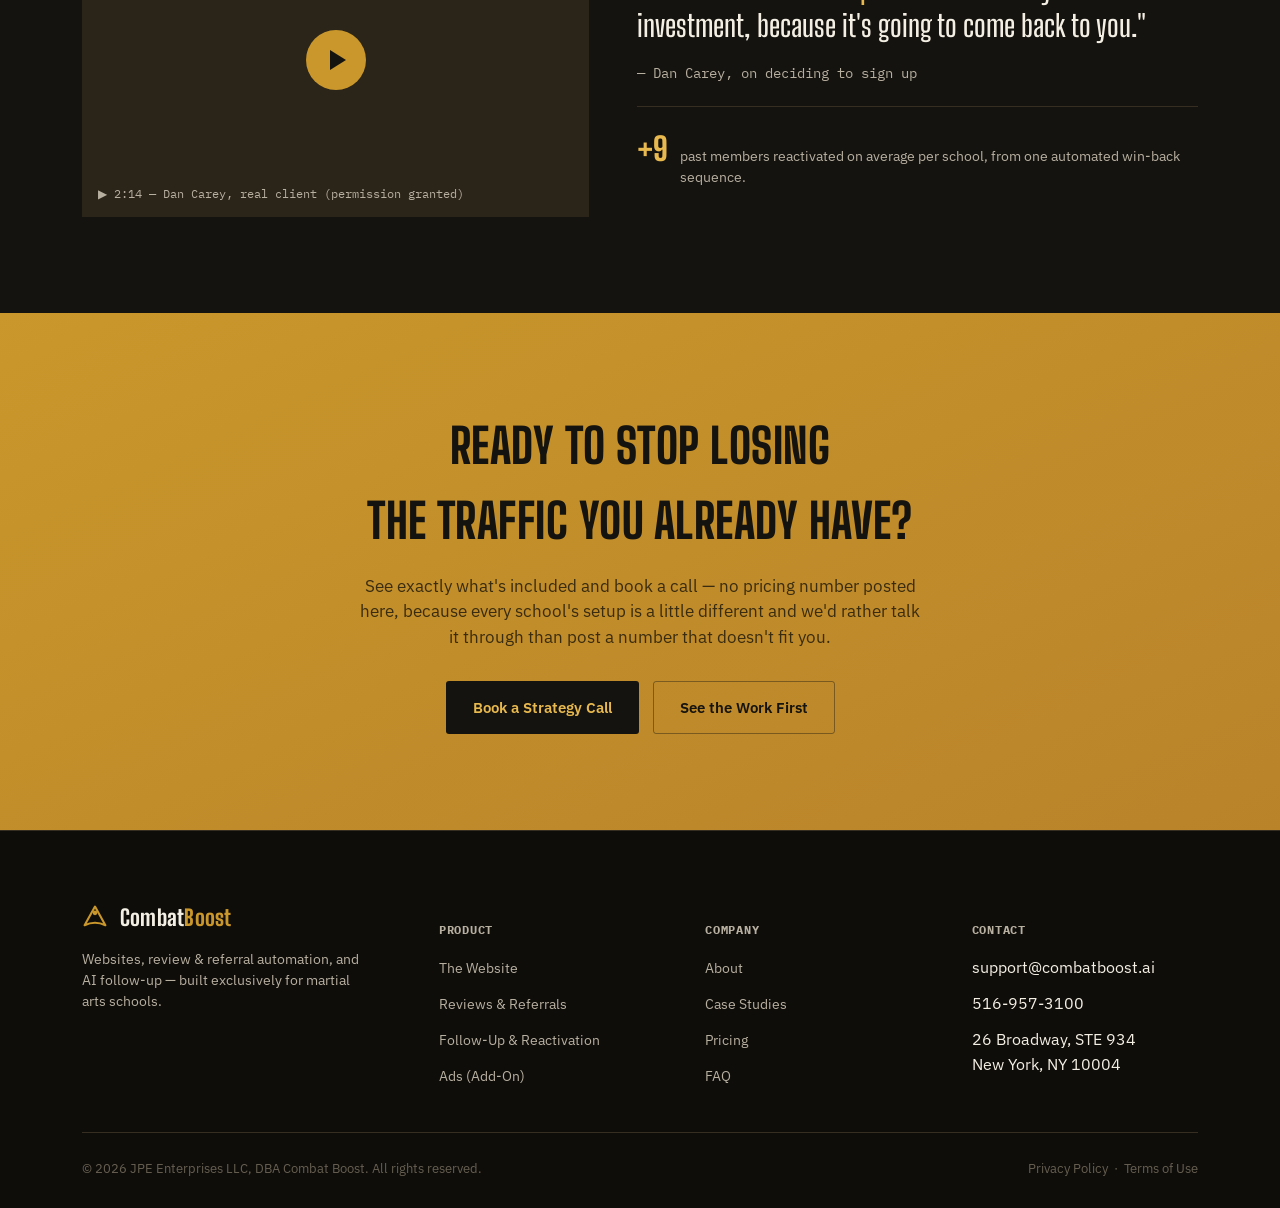
==== commit ccc00e43: "Convert to real multi-page site: dedicated URLs for Pricing, Case Studies, About, FAQ The site was a" ====
--- a/index.html
+++ b/index.html
@@ -1,285 +1,37 @@
 <!doctype html>
-<title>Combat Boost — Homepage Concept</title>
-<style>
-:root{
-  --ink:        #15130F;
-  --ink-2:      #1D1912;
-  --ink-3:      #2B2418;
-  --line-dark:  #362F21;
-  --gold:       #C9972B;
-  --gold-bright:#E8B94E;
-  --clay:       #A5432E;
-  --good:       #6B8F5A;
-  --cream:      #F4EFE4;
-  --cream-2:    #EBE2CC;
-  --line-light: #DCD1B4;
-  --tx-dark:      #F4EFE4;
-  --tx-dark-soft: #B7AFA0;
-  --tx-light:      #17140F;
-  --tx-light-soft: #5C5648;
-  color-scheme: dark;
-  background:var(--ink);
-}
-*{box-sizing:border-box}
-html{scroll-behavior:smooth}
-body{margin:0; background:var(--ink); font-family:"IBM Plex Sans",system-ui,sans-serif; color:var(--tx-dark); line-height:1.55}
-h1,h2,h3,h4{font-family:"Big Shoulders Display",sans-serif; font-weight:800; text-transform:uppercase; letter-spacing:.01em; text-wrap:balance; margin:0}
-.mono{font-family:"IBM Plex Mono",monospace}
-p{margin:0}
-a{color:inherit}
-img,svg{display:block}
-.wrap{max-width:1180px; margin:0 auto; padding:0 32px}
-@media (max-width:640px){ .wrap{padding:0 20px} }
-.btn{
-  display:inline-flex; align-items:center; gap:8px; font-family:"IBM Plex Sans"; font-weight:600;
-  font-size:15px; padding:14px 26px; border-radius:3px; cursor:pointer; border:1px solid transparent;
-  text-decoration:none; transition:transform .15s ease;
-}
-.btn:hover{transform:translateY(-1px)}
-.btn-gold{background:var(--gold); color:var(--ink)}
-.btn-gold:hover{background:var(--gold-bright)}
-.btn-ghost-dark{border-color:var(--line-dark); color:var(--tx-dark)}
-.btn-ghost-dark:hover{border-color:var(--gold)}
-.btn-ghost-light{border-color:var(--tx-light); color:var(--tx-light)}
-.lede{font-size:15.5px; color:var(--tx-dark-soft); max-width:56ch; margin-bottom:10px}
-.on-light .lede, .on-light2 .lede{color:var(--tx-light-soft)}
-section{padding:96px 0}
-@media (max-width:640px){ section{padding:64px 0} }
-.section-head{max-width:640px; margin-bottom:48px}
-.section-head h2{font-size:clamp(28px,3.6vw,42px); line-height:1.05}
-.section-head p{margin-top:16px; font-size:16.5px}
-.on-light{background:var(--cream); color:var(--tx-light)}
-.on-light2{background:var(--cream-2); color:var(--tx-light)}
-
-/* ---------- concept banner ---------- */
-.concept-banner{
-  background:var(--ink-3); color:var(--tx-dark-soft); font-family:"IBM Plex Mono",monospace;
-  font-size:12px; text-align:center; padding:9px 14px; letter-spacing:.03em;
-}
-.concept-banner b{color:var(--gold)}
-
-/* ---------- header ---------- */
-header{
-  display:flex; align-items:center; justify-content:space-between; padding:20px 0;
-  border-bottom:1px solid var(--line-dark);
-}
-.brand{display:flex; align-items:center; gap:12px; text-decoration:none}
-.brand-word{font-family:"Big Shoulders Display"; font-weight:800; font-size:22px; letter-spacing:.01em; color:var(--tx-dark)}
-.brand-word span{color:var(--gold)}
-nav.main{display:flex; align-items:center; gap:34px; font-size:14.5px; font-weight:500}
-nav.main a{text-decoration:none; color:var(--tx-dark-soft)}
-nav.main a:hover{color:var(--tx-dark)}
-.nav-toggle{display:none}
-@media (max-width:920px){
-  nav.main{display:none}
-}
-
-/* ---------- hero ---------- */
-.hero{padding:80px 0 100px; position:relative; overflow:hidden}
-.hero::before{
-  content:""; position:absolute; inset:0; pointer-events:none;
-  background:
-    radial-gradient(700px 420px at 82% -10%, rgba(201,151,43,.16), transparent 70%);
-}
-.hero-grid{display:grid; grid-template-columns:1.1fr .9fr; gap:56px; align-items:center; position:relative}
-@media (max-width:920px){ .hero-grid{grid-template-columns:1fr} }
-.hero h1{font-size:clamp(38px,5.4vw,64px); line-height:.98; margin:18px 0 22px}
-.hero h1 em{font-style:normal; color:var(--gold)}
-.hero .dek{font-size:18px; color:var(--tx-dark-soft); max-width:52ch; margin-bottom:34px}
-.hero .actions{display:flex; gap:14px; flex-wrap:wrap; margin-bottom:30px}
-.hero .stat-line{font-size:14px; color:var(--tx-dark-soft)}
-.hero .stat-line b{color:var(--gold-bright); font-family:"IBM Plex Mono"}
-
-/* Real before/after — an actual client's old site next to the actual
-   Combat Boost rebuild, in a plain browser-chrome frame. Replaces the
-   floating-stat-card cluster that read as generic AI-page-builder filler. */
-.ba-compare{position:relative}
-.ba-frame{
-  background:var(--ink-2); border:1px solid var(--line-dark); border-radius:6px; overflow:hidden;
-}
-.ba-chrome{
-  display:flex; align-items:center; gap:8px; padding:9px 12px; background:var(--ink-3);
-  border-bottom:1px solid var(--line-dark);
-}
-.ba-dot{width:8px; height:8px; border-radius:50%; background:#4a4130}
-.ba-url{
-  font-family:"IBM Plex Mono"; font-size:10.5px; color:var(--tx-dark-soft); margin-left:6px;
-  background:var(--ink); padding:2px 10px; border-radius:3px; flex:1; white-space:nowrap; overflow:hidden; text-overflow:ellipsis;
-}
-.ba-frame img{width:100%; display:block}
-.ba-label{
-  font-family:"IBM Plex Mono"; font-size:11px; letter-spacing:.06em; text-transform:uppercase;
-  margin-bottom:9px; display:flex; align-items:center; gap:8px;
-}
-.ba-label.before{color:var(--tx-dark-soft)}
-.ba-label.after{color:var(--gold-bright)}
-.ba-label .tag{width:16px; height:2px; background:currentColor; display:inline-block}
-.ba-after{margin-top:22px; margin-left:38px; position:relative; z-index:1}
-.ba-after .ba-frame{border-color:var(--gold); box-shadow:0 22px 50px rgba(0,0,0,.45)}
-.ba-cap{margin-top:14px; font-size:12.5px; color:var(--tx-dark-soft); font-family:"IBM Plex Mono"}
-@media (max-width:920px){
-  .ba-after{margin-left:0; margin-top:16px}
-}
-
-/* ---------- proof strip ---------- */
-.proof{background:var(--ink-2); border-top:1px solid var(--line-dark); border-bottom:1px solid var(--line-dark)}
-.proof-inner{padding:34px 0; display:flex; align-items:center; gap:40px; flex-wrap:wrap; justify-content:space-between}
-.proof-lede{font-family:"IBM Plex Mono"; font-size:13px; color:var(--tx-dark-soft); white-space:nowrap; display:flex; align-items:baseline; gap:10px}
-.proof-lede b{font-family:"Big Shoulders Display"; font-weight:800; font-size:30px; color:var(--gold-bright)}
-.logo-row{display:flex; gap:38px; flex-wrap:wrap; align-items:center}
-.logo-word{font-family:"Big Shoulders Display"; font-weight:700; font-size:16.5px; color:var(--tx-dark-soft); letter-spacing:.01em; text-transform:uppercase; white-space:nowrap}
-.logo-word small{display:block; font-family:"IBM Plex Mono"; font-size:9.5px; letter-spacing:.04em; color:#6b6455; text-transform:none; margin-top:1px}
-
-/* ---------- quote banner ---------- */
-.quote-banner{text-align:center}
-.quote-banner .q{
-  font-family:"Big Shoulders Display"; font-weight:600; text-transform:none; letter-spacing:0;
-  font-size:clamp(22px,3vw,32px); max-width:900px; margin:0 auto 20px; line-height:1.25; color:var(--tx-dark);
-}
-.quote-banner .q::before{content:"“"; color:var(--gold)}
-.quote-banner .q::after{content:"”"; color:var(--gold)}
-.quote-banner .attr{font-family:"IBM Plex Mono"; font-size:13px; color:var(--tx-dark-soft)}
-.quote-banner .attr b{color:var(--gold-bright)}
-
-/* ---------- before/after table ---------- */
-.baTable{width:100%; border-collapse:collapse; background:var(--cream); overflow:hidden; border-radius:8px}
-.baTable th, .baTable td{padding:18px 22px; text-align:left; border-bottom:1px solid var(--line-light); font-size:15px}
-.baTable thead th{
-  font-family:"IBM Plex Mono"; font-size:11.5px; letter-spacing:.08em; text-transform:uppercase;
-  color:var(--tx-light-soft); border-bottom:2px solid var(--tx-light); padding-bottom:14px;
-}
-.baTable td:first-child{font-family:"Big Shoulders Display"; font-weight:700; font-size:17px; text-transform:uppercase; width:26%}
-.baTable tr:last-child td{border-bottom:none}
-.mark{display:inline-flex; align-items:center; gap:9px}
-.mark.bad::before{content:"✕"; color:var(--clay); font-weight:700}
-.mark.good::before{content:"✓"; color:var(--good); font-weight:700}
-.reactivation-row td{background:var(--cream-2)}
-.tableWrap{overflow-x:auto}
-
-/* ---------- feature strip: plain text, no icon boxes ---------- */
-.feature-strip{
-  display:flex; flex-wrap:wrap; gap:0; margin-top:8px; border-top:1px solid var(--line-dark); border-bottom:1px solid var(--line-dark);
-}
-.feature-strip span{
-  font-family:"Big Shoulders Display"; font-weight:700; text-transform:uppercase; font-size:15px;
-  letter-spacing:.01em; padding:20px 30px 20px 0; margin-right:30px; border-right:1px solid var(--line-dark);
-  color:var(--tx-dark-soft);
-}
-.feature-strip span:last-child{border-right:none; margin-right:0}
-.feature-strip span i{color:var(--gold-bright); font-style:normal; font-weight:500; text-transform:none; font-size:12px; font-family:"IBM Plex Mono"}
-@media (max-width:760px){
-  .feature-strip{flex-direction:column; border-top:none; border-bottom:none}
-  .feature-strip span{border-right:none; border-bottom:1px solid var(--line-dark); margin-right:0; padding:16px 0}
-  .feature-strip span:last-child{border-bottom:none}
-}
-.neg-space{margin-top:34px; display:flex; flex-direction:column; gap:10px}
-.neg-space p{font-family:"Big Shoulders Display"; font-weight:600; font-size:clamp(18px,2.1vw,23px); text-transform:none; color:var(--tx-dark-soft)}
-.neg-space p b{color:var(--gold-bright); font-weight:800}
-
-/* ---------- about: real photo + prose, no card/number grid ---------- */
-.about-grid{display:grid; grid-template-columns:.85fr 1.15fr; gap:56px; align-items:center}
-@media (max-width:820px){ .about-grid{grid-template-columns:1fr} }
-.about-photo{width:100%; border-radius:4px; display:block}
-.about-cap{font-family:"IBM Plex Mono"; font-size:11.5px; color:var(--tx-light-soft); margin-top:10px}
-.about-copy p + p{margin-top:16px}
-.about-copy .stat-inline{font-family:"Big Shoulders Display"; font-weight:800; color:var(--clay)}
-
-/* ---------- video testimonial ---------- */
-.video-block{display:grid; grid-template-columns:.95fr 1.05fr; gap:48px; align-items:center}
-@media (max-width:860px){ .video-block{grid-template-columns:1fr} }
-.video-card{
-  aspect-ratio:16/10; background:var(--ink-3); border-top:3px solid var(--gold);
-  display:flex; align-items:center; justify-content:center; position:relative;
-}
-.play{
-  width:60px; height:60px; border-radius:50%; background:var(--gold); display:flex;
-  align-items:center; justify-content:center;
-}
-.play::before{content:""; width:0; height:0; border-top:10px solid transparent; border-bottom:10px solid transparent; border-left:16px solid var(--ink); margin-left:4px}
-.video-card .vc-cap{position:absolute; bottom:14px; left:16px; font-family:"IBM Plex Mono"; font-size:11.5px; color:var(--tx-dark-soft)}
-.video-quote .q{
-  font-family:"Big Shoulders Display"; font-weight:600; font-size:clamp(22px,2.6vw,30px); line-height:1.28;
-  margin-bottom:18px; text-transform:none;
-}
-.video-quote .q span{color:var(--gold-bright)}
-.video-quote .attr{font-family:"IBM Plex Mono"; font-size:13.5px; color:var(--tx-dark-soft)}
-.video-quote .woven-stat{
-  margin-top:22px; padding-top:18px; border-top:1px solid var(--line-dark);
-  display:flex; align-items:baseline; gap:12px;
-}
-.woven-stat .ws-num{font-family:"Big Shoulders Display"; font-weight:800; font-size:32px; color:var(--gold-bright)}
-.woven-stat .ws-txt{font-size:13.5px; color:var(--tx-dark-soft)}
-
-/* ---------- case studies: flat, no shadow, thin rule not a boxed card ---------- */
-.cs-grid{display:grid; grid-template-columns:repeat(3,1fr); gap:0}
-@media (max-width:860px){ .cs-grid{grid-template-columns:1fr} }
-.cs-card{
-  border-left:1px solid var(--line-light); padding:4px 26px; display:flex; flex-direction:column; gap:10px;
-}
-.cs-card:first-child{border-left:none; padding-left:0}
-@media (max-width:860px){
-  .cs-card{border-left:none; border-top:1px solid var(--line-light); padding:26px 0}
-  .cs-card:first-child{border-top:none; padding-top:0}
-}
-.cs-shot{width:100%; aspect-ratio:16/10; object-fit:cover; object-position:top; border-top:3px solid var(--clay); margin-bottom:6px}
-.cs-tag{font-family:"IBM Plex Mono"; font-size:11px; letter-spacing:.05em; color:var(--clay); text-transform:uppercase}
-.cs-card h3{font-size:19px; text-transform:none}
-.cs-card p{font-size:14px; color:var(--tx-light-soft)}
-.cs-link{font-family:"IBM Plex Mono"; font-size:12.5px; color:var(--tx-light); margin-top:auto; text-decoration:none; border-bottom:1px solid var(--tx-light)}
-
-/* ---------- faq ---------- */
-.faq-item{border-bottom:1px solid var(--line-dark); padding:22px 0}
-.faq-item summary{
-  cursor:pointer; list-style:none; font-family:"Big Shoulders Display"; font-weight:700; font-size:18px;
-  display:flex; justify-content:space-between; align-items:center; text-transform:none;
-}
-.faq-item summary::-webkit-details-marker{display:none}
-.faq-item summary::after{content:"+"; color:var(--gold); font-size:22px; font-family:"IBM Plex Mono"}
-.faq-item[open] summary::after{content:"–"}
-.faq-item p{margin-top:12px; font-size:14.5px; color:var(--tx-dark-soft); max-width:70ch}
-
-/* ---------- closing / pricing ---------- */
-.closing{background:linear-gradient(155deg,var(--gold) 0%, #B9832A 100%); color:var(--ink); text-align:center}
-.closing h2{font-size:clamp(30px,4.4vw,48px); color:var(--ink); margin-bottom:16px}
-.closing p{font-size:16.5px; max-width:56ch; margin:0 auto 30px; color:#3A2C10}
-.closing .btn-gold{background:var(--ink); color:var(--gold-bright)}
-.closing .btn-gold:hover{background:#241f16}
-.closing .btn-ghost-dark{border-color:rgba(21,19,15,.4); color:var(--ink)}
-
-/* ---------- footer ---------- */
-footer{background:#0F0D0A; padding:70px 0 30px; border-top:1px solid var(--line-dark)}
-.foot-grid{display:grid; grid-template-columns:1.4fr 1fr 1fr 1fr; gap:40px; padding-bottom:44px; border-bottom:1px solid var(--line-dark)}
-@media (max-width:820px){ .foot-grid{grid-template-columns:1fr 1fr} }
-.foot-grid h5{font-family:"IBM Plex Mono"; font-size:12px; letter-spacing:.06em; text-transform:uppercase; color:var(--tx-dark-soft); margin-bottom:16px}
-.foot-links{list-style:none; margin:0; padding:0; display:grid; gap:11px}
-.foot-links a{text-decoration:none; color:var(--tx-dark-soft); font-size:14px}
-.foot-links a:hover{color:var(--gold)}
-.foot-about p{font-size:13.5px; color:var(--tx-dark-soft); max-width:36ch; margin-top:14px}
-.foot-bottom{padding-top:26px; display:flex; justify-content:space-between; flex-wrap:wrap; gap:12px; font-size:12.5px; color:#665F51}
-.foot-bottom a{color:#665F51; text-decoration:none}
-</style>
+<title>Combat Boost — Websites, Reviews & Follow-Up for Martial Arts Schools</title>
+<meta name="description" content="Combat Boost builds websites, review & referral automation, and AI follow-up for martial arts schools — worked with 50+ schools, before you spend another dollar on ads.">
+<link rel="canonical" href="https://combatboost.ai/">
+<link rel="stylesheet" href="/assets/styles.css">
 <link rel="preconnect" href="https://fonts.gstatic.com" crossorigin>
 <link rel="stylesheet" href="https://fonts.googleapis.com/css2?family=Big+Shoulders+Display:wght@600;700;800&family=IBM+Plex+Sans:wght@400;500;600&family=IBM+Plex+Mono:wght@400;500;600&display=swap">
 
-<div class="concept-banner"><b>CONCEPT</b> — homepage direction for internal review, built from the locked rebuild brief. Not production code.</div>
+<div class="concept-banner"><b>CONCEPT</b> — multi-page structure for internal review, built from the locked rebuild brief. Not the production site.</div>
 
 <div class="wrap">
   <header>
-    <a class="brand" href="#top">
+    <a class="brand" href="/">
       <svg width="34" height="34" viewBox="0 0 100 100" aria-hidden="true">
         <path d="M50 6 L90 78 Q50 58 10 78 Z" fill="none" stroke="#C9972B" stroke-width="7" stroke-linejoin="round"/>
         <circle cx="50" cy="30" r="9" fill="#C9972B"/>
       </svg>
       <span class="brand-word">Combat<span>Boost</span></span>
     </a>
-    <nav class="main">
-      <a href="#how-it-works">How It Works</a>
-      <a href="#case-studies">Case Studies</a>
-      <a href="#pricing">Pricing</a>
-      <a href="#faq">FAQ</a>
-      <a href="#about">About</a>
-    </nav>
-    <a class="btn btn-gold" href="#pricing">Book a Strategy Call</a>
+    <div class="header-actions">
+      <nav class="main" id="main-nav">
+        <a class="btn btn-gold mobile-cta" href="/pricing/#call">Book a Strategy Call</a>
+      <a href="/" aria-current="page">Home</a>
+      <a href="/#how-it-works">How It Works</a>
+      <a href="/case-studies/">Case Studies</a>
+      <a href="/pricing/">Pricing</a>
+      <a href="/faq/">FAQ</a>
+      <a href="/about/">About</a>
+      </nav>
+      <a class="btn btn-gold" href="/pricing/#call">Book a Strategy Call</a>
+      <button class="nav-toggle" id="nav-toggle" aria-label="Toggle menu" aria-expanded="false">
+        <span></span><span></span><span></span>
+      </button>
+    </div>
   </header>
 </div>
 
@@ -289,7 +41,7 @@
       <h1>Your Reviews Are Already<br>Bringing People In.<br><em>Your Website Is Losing Them.</em></h1>
       <p class="dek">We build the website, the review &amp; referral system, and the follow-up that turns the traffic you already have into booked intro classes — before you spend another dollar on ads.</p>
       <div class="actions">
-        <a class="btn btn-gold" href="#pricing">Book a Strategy Call</a>
+        <a class="btn btn-gold" href="/pricing/#call">Book a Strategy Call</a>
         <a class="btn btn-ghost-dark" href="#how-it-works">See How It Works</a>
       </div>
       <p class="stat-line">Worked with <b>50+</b> martial arts schools. Real names, real numbers below ↓</p>
@@ -298,16 +50,16 @@
       <div class="ba-label before"><span class="tag"></span>Before — the school's actual old site</div>
       <div class="ba-frame">
         <div class="ba-chrome"><span class="ba-dot"></span><span class="ba-dot"></span><span class="ba-dot"></span><span class="ba-url">cliftonmartialarts.com</span></div>
-        <img src="[data-uri]" alt="A real client's old website before Combat Boost, live as of this build" loading="lazy">
+        <img src="/assets/images/before-clifton.jpg" alt="A real client's old website before Combat Boost, live as of this build" loading="lazy">
       </div>
       <div class="ba-after">
         <div class="ba-label after"><span class="tag"></span>After — built by Combat Boost</div>
         <div class="ba-frame">
           <div class="ba-chrome"><span class="ba-dot"></span><span class="ba-dot"></span><span class="ba-dot"></span><span class="ba-url">cliftonmartialarts.com</span></div>
-          <img src="[data-uri]" alt="The same school's site after the Combat Boost rebuild" loading="lazy">
+          <img src="/assets/images/after-clifton.jpg" alt="The same school's site after the Combat Boost rebuild" loading="lazy">
         </div>
       </div>
-      <p class="ba-cap">Real client, real rebuild — Clifton Martial Arts Academy, Clifton, NJ.</p>
+      <p class="ba-cap">Real client, real rebuild — Clifton Martial Arts Academy, Clifton, NJ. <a href="/case-studies/" style="color:var(--gold-bright)">See more case studies →</a></p>
     </div>
   </div>
 </section>
@@ -397,20 +149,6 @@
   </div>
 </section>
 
-<section class="on-light2" id="about">
-  <div class="wrap about-grid">
-    <div>
-      <img class="about-photo" src="[data-uri]" alt="A real Combat Boost client, mid-class" loading="lazy">
-      <p class="about-cap">One of the 50+ schools we've worked with, mid-class.</p>
-    </div>
-    <div class="about-copy">
-      <h2>We only work with martial arts schools.</h2>
-      <p style="margin-top:18px; font-size:15.5px; color:var(--tx-light-soft)">Not gyms in general, not "local businesses" — martial arts schools specifically, because a belt-testing schedule, a trial-class funnel, and a parent's decision process don't look like anything else we could serve instead.</p>
-      <p style="font-size:15.5px; color:var(--tx-light-soft)">Everything on this page is built from what's actually worked across <span class="stat-inline">50+</span> real school launches — from single-location dojos to multi-location franchises — not a generic small-business playbook with a karate photo on top. One system: the website, the review &amp; referral automation, and the follow-up, sold as one connected build, not separate add-ons.</p>
-    </div>
-  </div>
-</section>
-
 <section>
   <div class="wrap video-block">
     <div>
@@ -430,71 +168,13 @@
   </div>
 </section>
 
-<section class="on-light" id="case-studies">
-  <div class="wrap">
-    <div class="section-head">
-      <h2>A few of the 50+.</h2>
-      <p>Full write-ups for these are in progress — reach out and we'll walk you through the specifics on a call in the meantime.</p>
-    </div>
-    <div class="cs-grid">
-      <div class="cs-card">
-        <span class="cs-tag">Multi-Location</span>
-        <h3>Moore's Karate</h3>
-        <p>13 locations across California, one consistent site and follow-up system across every one.</p>
-        <a class="cs-link" href="#">Full case study — coming soon</a>
-      </div>
-      <div class="cs-card">
-        <span class="cs-tag">Single Location, BJJ</span>
-        <h3>Camal &amp; Cruz Judo &amp; BJJ</h3>
-        <p>A one-location academy competing for attention against bigger, better-funded gyms nearby.</p>
-        <a class="cs-link" href="#">Full case study — coming soon</a>
-      </div>
-      <div class="cs-card">
-        <img class="cs-shot" src="[data-uri]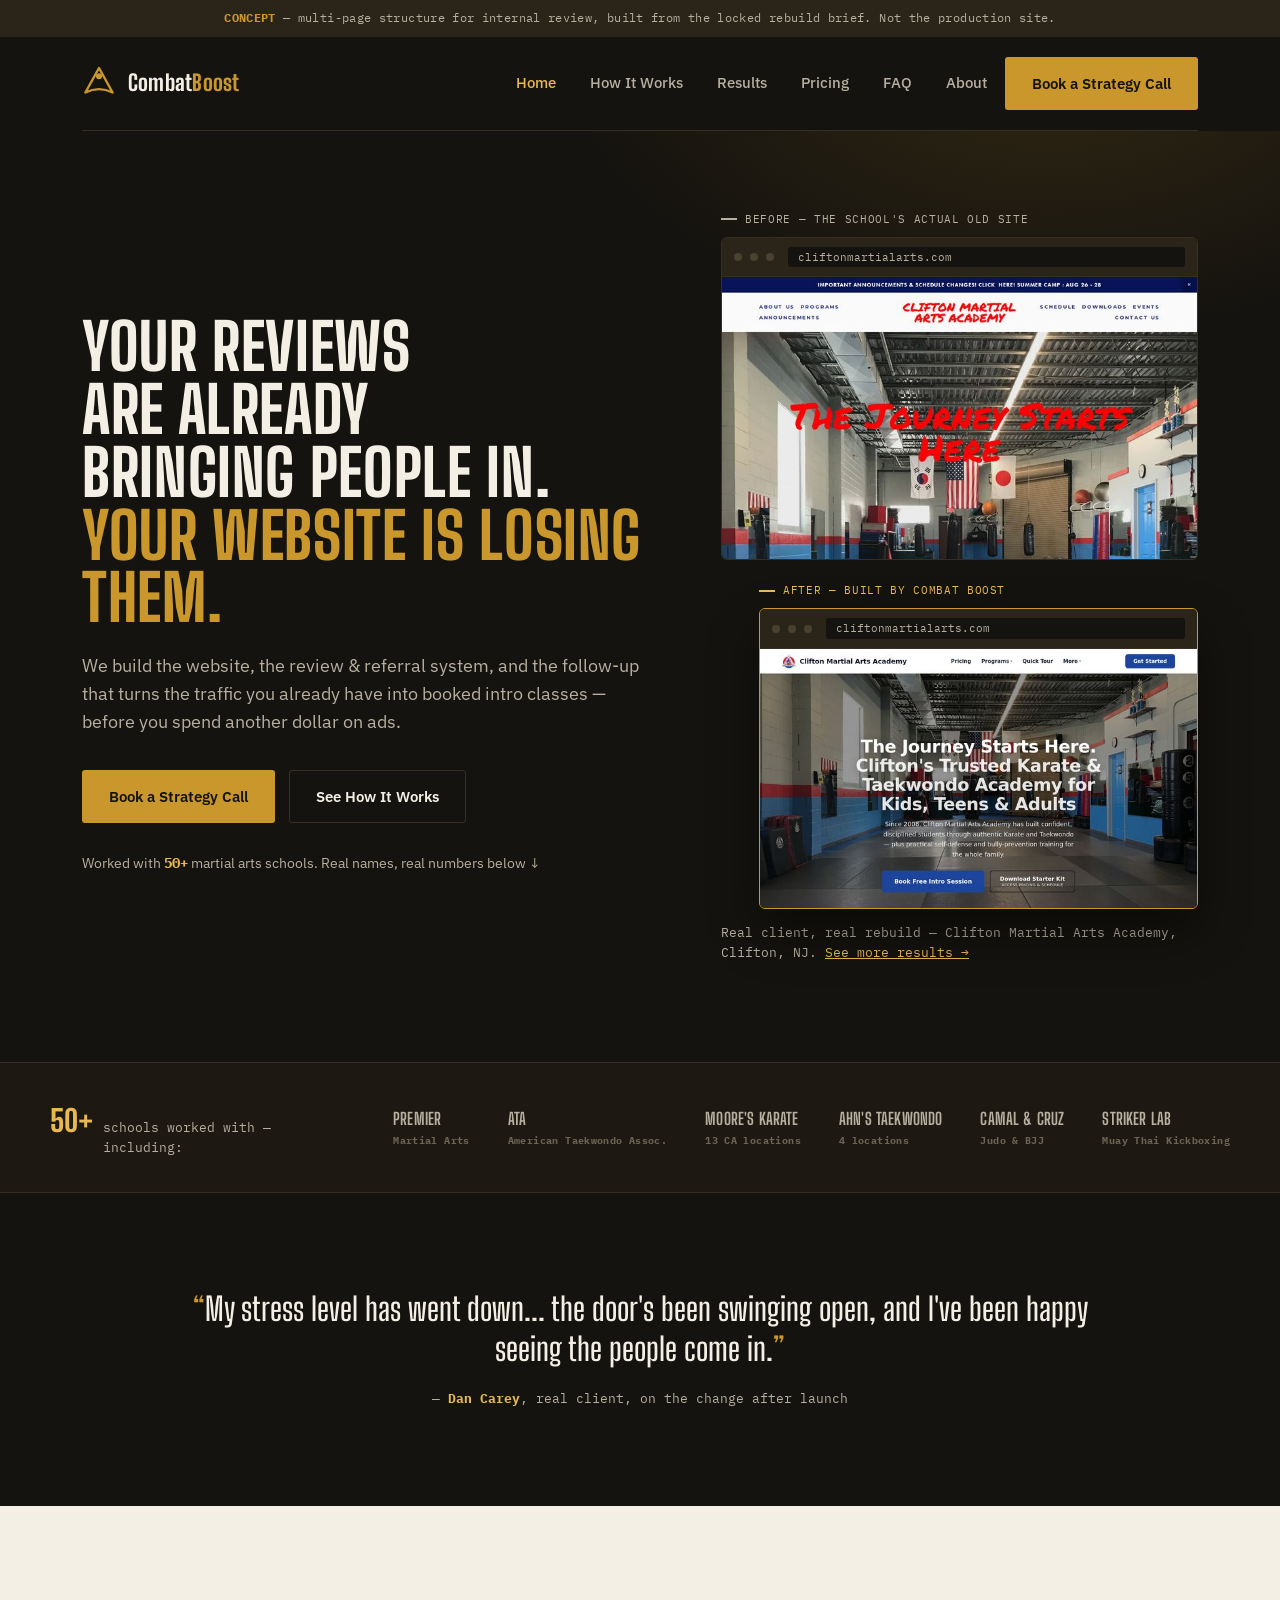
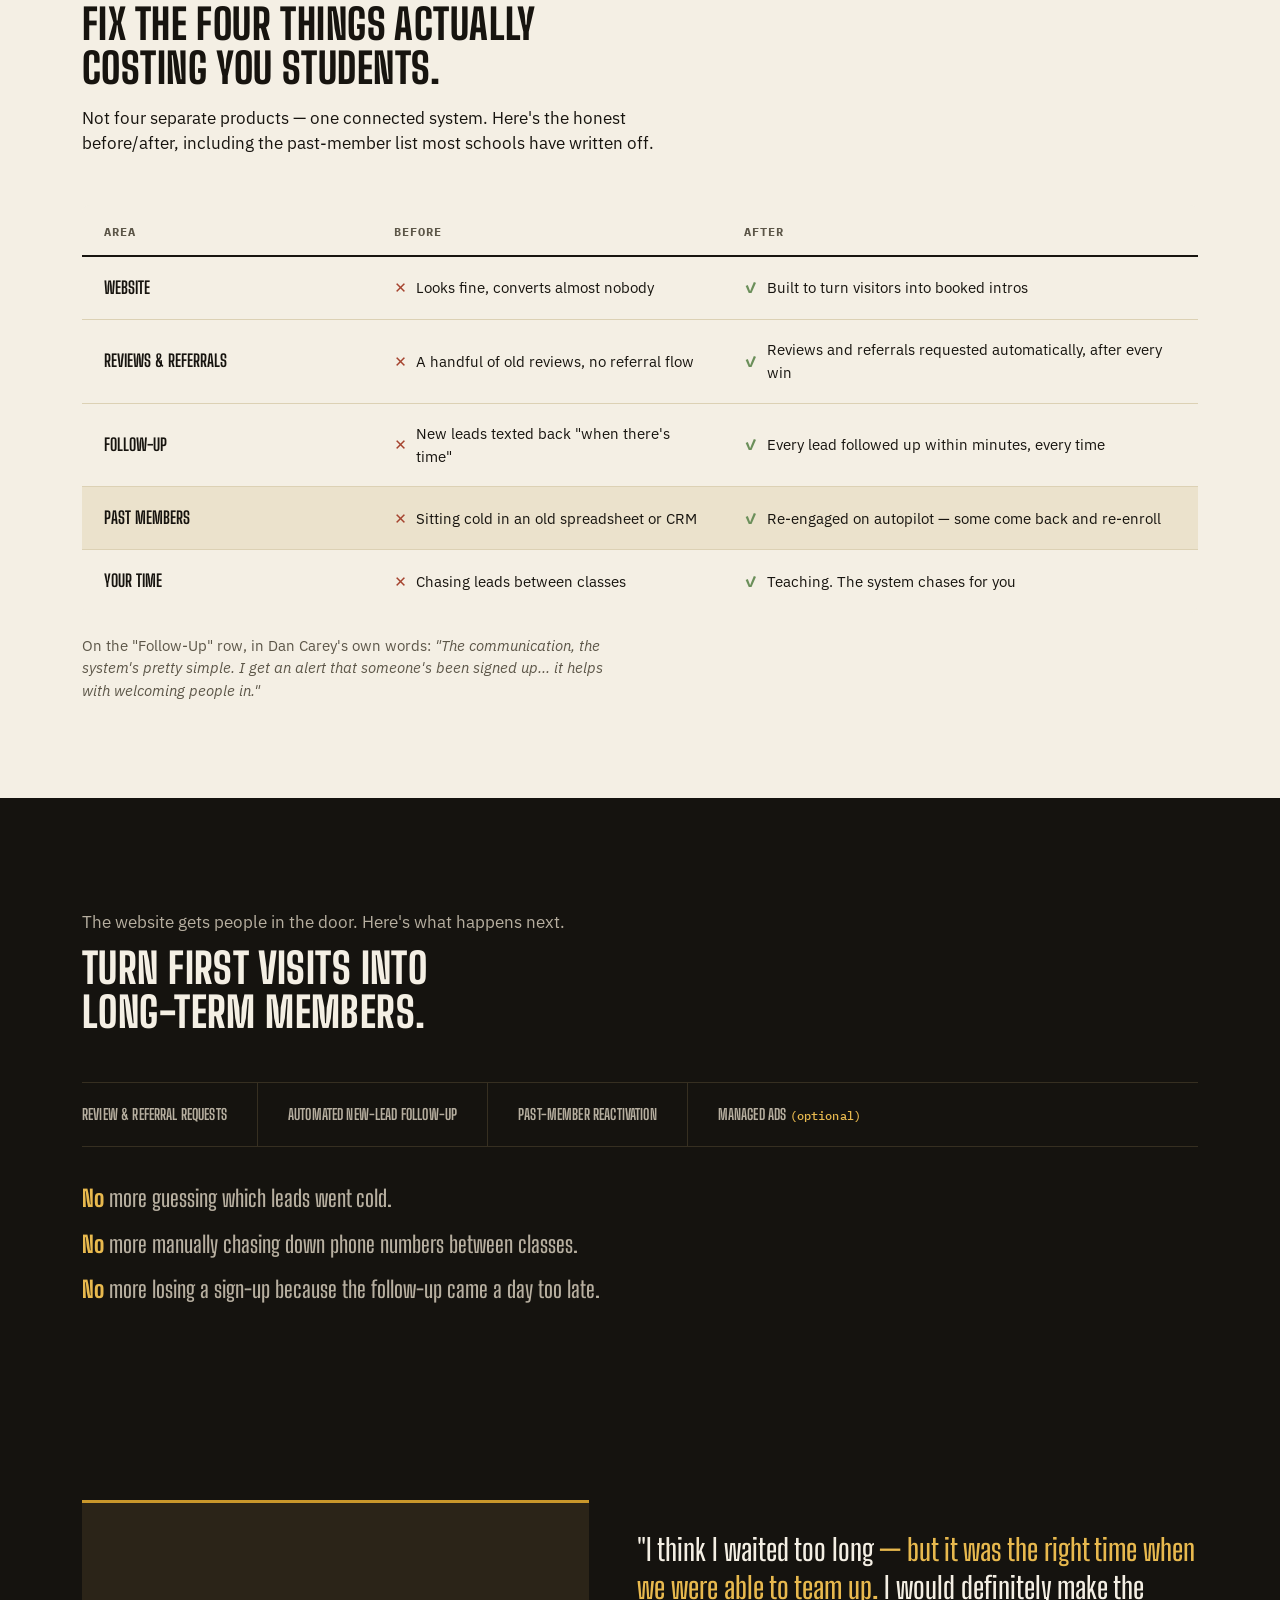
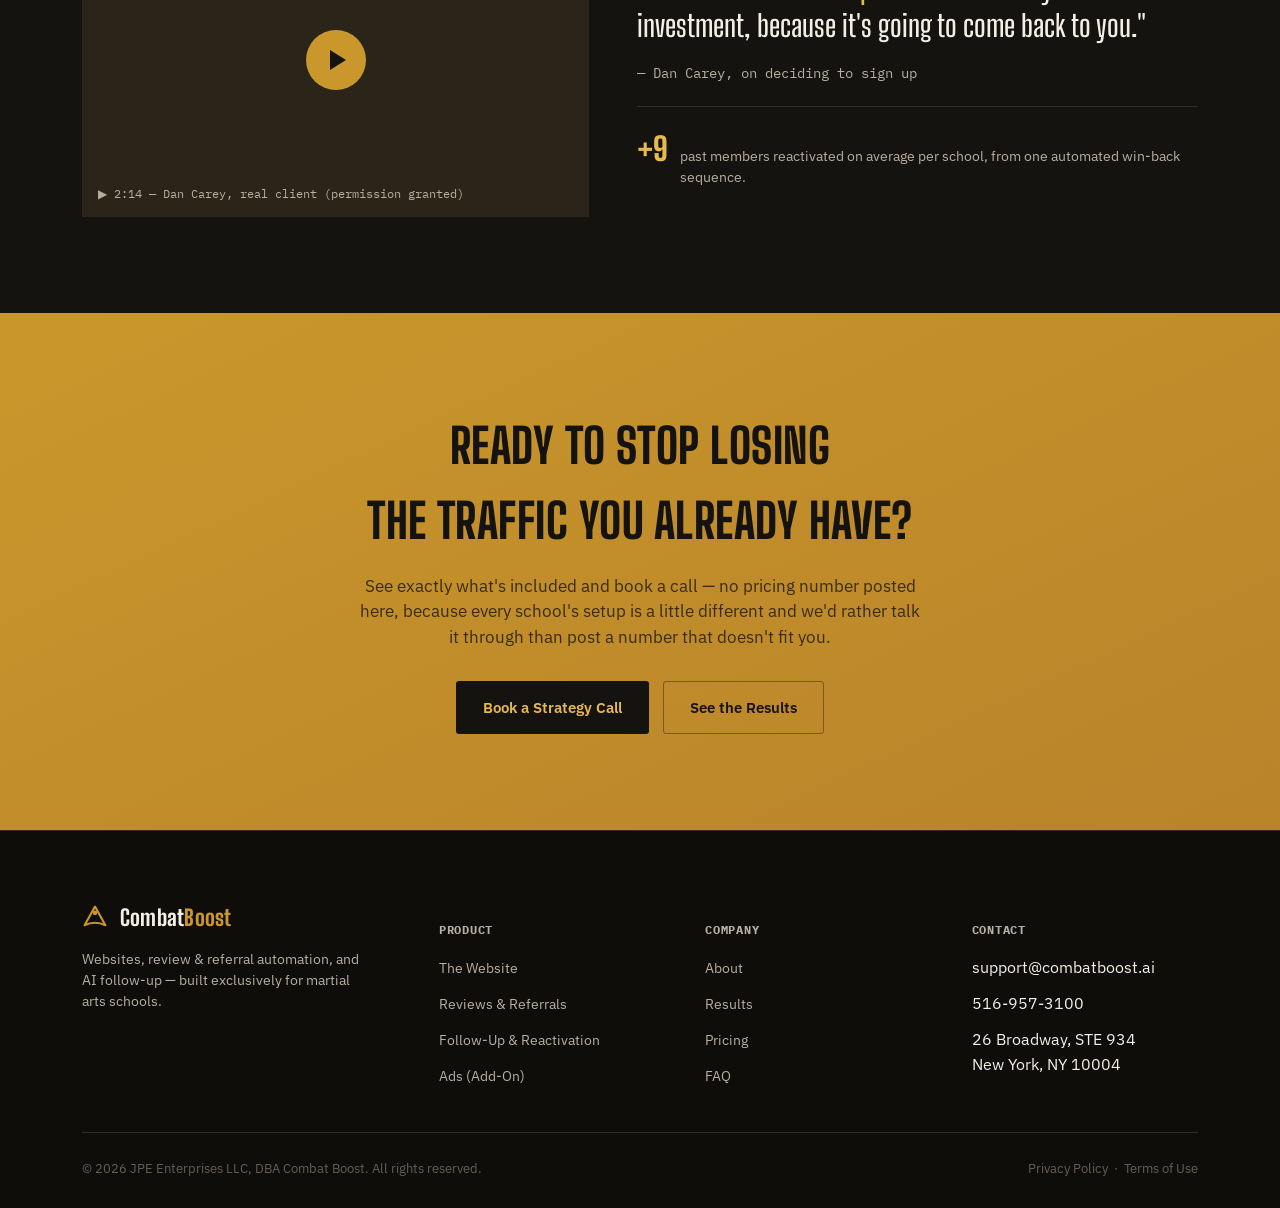
==== commit e40f8c5e: "Rename/restructure Case Studies -> Results: aggregate proof, not narrative case studies Per directio" ====
--- a/index.html
+++ b/index.html
@@ -22,7 +22,7 @@
         <a class="btn btn-gold mobile-cta" href="/pricing/#call">Book a Strategy Call</a>
       <a href="/" aria-current="page">Home</a>
       <a href="/#how-it-works">How It Works</a>
-      <a href="/case-studies/">Case Studies</a>
+      <a href="/results/">Results</a>
       <a href="/pricing/">Pricing</a>
       <a href="/faq/">FAQ</a>
       <a href="/about/">About</a>
@@ -59,7 +59,7 @@
           <img src="/assets/images/after-clifton.jpg" alt="The same school's site after the Combat Boost rebuild" loading="lazy">
         </div>
       </div>
-      <p class="ba-cap">Real client, real rebuild — Clifton Martial Arts Academy, Clifton, NJ. <a href="/case-studies/" style="color:var(--gold-bright)">See more case studies →</a></p>
+      <p class="ba-cap">Real client, real rebuild — Clifton Martial Arts Academy, Clifton, NJ. <a href="/results/" style="color:var(--gold-bright)">See more results →</a></p>
     </div>
   </div>
 </section>
@@ -174,7 +174,7 @@
     <p>See exactly what's included and book a call — no pricing number posted here, because every school's setup is a little different and we'd rather talk it through than post a number that doesn't fit you.</p>
     <div class="actions" style="justify-content:center; display:flex; gap:14px; flex-wrap:wrap">
       <a class="btn btn-gold" href="/pricing/#call">Book a Strategy Call</a>
-      <a class="btn btn-ghost-dark" href="/case-studies/">See the Work First</a>
+      <a class="btn btn-ghost-dark" href="/results/">See the Results</a>
     </div>
   </div>
 </section>
@@ -211,7 +211,7 @@
         <h5>Company</h5>
         <ul class="foot-links">
           <li><a href="/about/">About</a></li>
-          <li><a href="/case-studies/">Case Studies</a></li>
+          <li><a href="/results/">Results</a></li>
           <li><a href="/pricing/">Pricing</a></li>
           <li><a href="/faq/">FAQ</a></li>
         </ul>
--- a/assets/styles.css
+++ b/assets/styles.css
@@ -324,3 +324,72 @@
 .foot-about p{font-size:13.5px; color:var(--tx-dark-soft); max-width:36ch; margin-top:14px}
 .foot-bottom{padding-top:26px; display:flex; justify-content:space-between; flex-wrap:wrap; gap:12px; font-size:12.5px; color:#665F51}
 .foot-bottom a{color:#665F51; text-decoration:none}
+
+/* ---------- results page: video embed ---------- */
+.video-embed-wrap{position:relative; padding-top:56.25%; border-top:3px solid var(--gold); margin-bottom:28px; background:var(--ink-3)}
+.video-embed-wrap iframe{position:absolute; top:0; left:0; width:100%; height:100%; border:0}
+
+/* ---------- results page: repeatable proof card ---------- */
+.proof-grid{display:grid; grid-template-columns:repeat(auto-fill, minmax(240px, 1fr)); gap:18px; margin-top:8px}
+.proof-card{background:var(--ink-2); border:1px solid var(--line-dark)}
+.on-light .proof-card, .on-light2 .proof-card{background:var(--cream-2); border-color:var(--line-light)}
+.proof-shot{width:100%; aspect-ratio:16/10; object-fit:cover; display:block}
+.proof-pending{
+  aspect-ratio:16/10; display:flex; flex-direction:column; align-items:center; justify-content:center;
+  gap:4px; background:repeating-linear-gradient(135deg, var(--ink-3), var(--ink-3) 10px, var(--ink-2) 10px, var(--ink-2) 20px);
+  font-family:"IBM Plex Mono"; font-size:12px; color:var(--tx-dark-soft); text-align:center; padding:16px;
+}
+.on-light .proof-pending, .on-light2 .proof-pending{
+  background:repeating-linear-gradient(135deg, var(--cream), var(--cream) 10px, var(--cream-2) 10px, var(--cream-2) 20px);
+  color:var(--tx-light-soft);
+}
+.proof-pending span{font-size:10.5px; opacity:.75}
+.proof-card-body{padding:16px 18px}
+.proof-badge{
+  display:inline-block; font-family:"IBM Plex Mono"; font-size:10.5px; letter-spacing:.04em; text-transform:uppercase;
+  color:var(--gold-bright); background:rgba(201,151,43,.12); padding:3px 9px; border-radius:100px; margin-bottom:8px;
+}
+.proof-card-body h3{font-size:16px; text-transform:none}
+.proof-note{font-size:12px; color:var(--tx-dark-soft); margin-top:6px; font-style:italic}
+.proof-more{margin-top:26px}
+.proof-more summary{
+  cursor:pointer; list-style:none; font-family:"IBM Plex Mono"; font-size:13px; color:var(--gold-bright);
+  border-bottom:1px solid var(--gold-bright); display:inline-block; padding-bottom:2px;
+}
+.proof-more summary::-webkit-details-marker{display:none}
+.proof-more summary::before{content:"+ "}
+.proof-more[open] summary::before{content:"– "}
+
+/* ---------- results page: before/after stat comparison ---------- */
+.stat-compare{display:flex; flex-wrap:wrap; gap:40px}
+.stat-compare-item{display:flex; flex-direction:column; gap:8px}
+.sc-label{font-family:"IBM Plex Mono"; font-size:12px; letter-spacing:.04em; text-transform:uppercase; color:var(--tx-dark-soft)}
+.on-light .sc-label, .on-light2 .sc-label{color:var(--tx-light-soft)}
+.sc-nums{display:flex; align-items:baseline; gap:14px}
+.sc-before{font-family:"Big Shoulders Display"; font-weight:700; font-size:32px; color:var(--tx-dark-soft); text-decoration:line-through; text-decoration-color:var(--clay)}
+.on-light .sc-before, .on-light2 .sc-before{color:var(--tx-light-soft)}
+.sc-arrow{font-size:22px; color:var(--gold-bright)}
+.sc-after{font-family:"Big Shoulders Display"; font-weight:800; font-size:44px; color:var(--gold-bright)}
+
+/* ---------- results page: growth-over-time grid ---------- */
+.growth-grid{display:grid; grid-template-columns:repeat(3,1fr); gap:18px}
+@media (max-width:820px){ .growth-grid{grid-template-columns:1fr} }
+.growth-grid .proof-pending{aspect-ratio:4/3}
+
+/* ---------- results page: text-message bubble ---------- */
+.text-bubble-wrap{max-width:360px; margin-bottom:48px}
+.text-bubble{
+  background:#2E8B57; color:#fff; padding:14px 18px; border-radius:18px 18px 18px 4px;
+  font-size:14.5px; line-height:1.45; position:relative;
+}
+.bubble-cap{font-family:"IBM Plex Mono"; font-size:11.5px; color:var(--tx-light-soft); margin-top:10px}
+
+/* ---------- results page: testimonial grid ---------- */
+.testimonial-grid{display:grid; grid-template-columns:repeat(auto-fill, minmax(260px, 1fr)); gap:20px}
+.testimonial-card{background:var(--cream-2); border:1px solid var(--line-light); padding:22px}
+.testimonial-card .story-quote{font-size:16px; margin:10px 0 14px; padding-left:16px; color:var(--tx-light)}
+.testimonial-name{font-family:"IBM Plex Mono"; font-size:12px; color:var(--tx-light-soft)}
+.quote-pending{
+  font-family:"IBM Plex Mono"; font-size:13px; color:var(--tx-light-soft); font-style:italic;
+  padding:14px; border:1px dashed var(--line-light);
+}
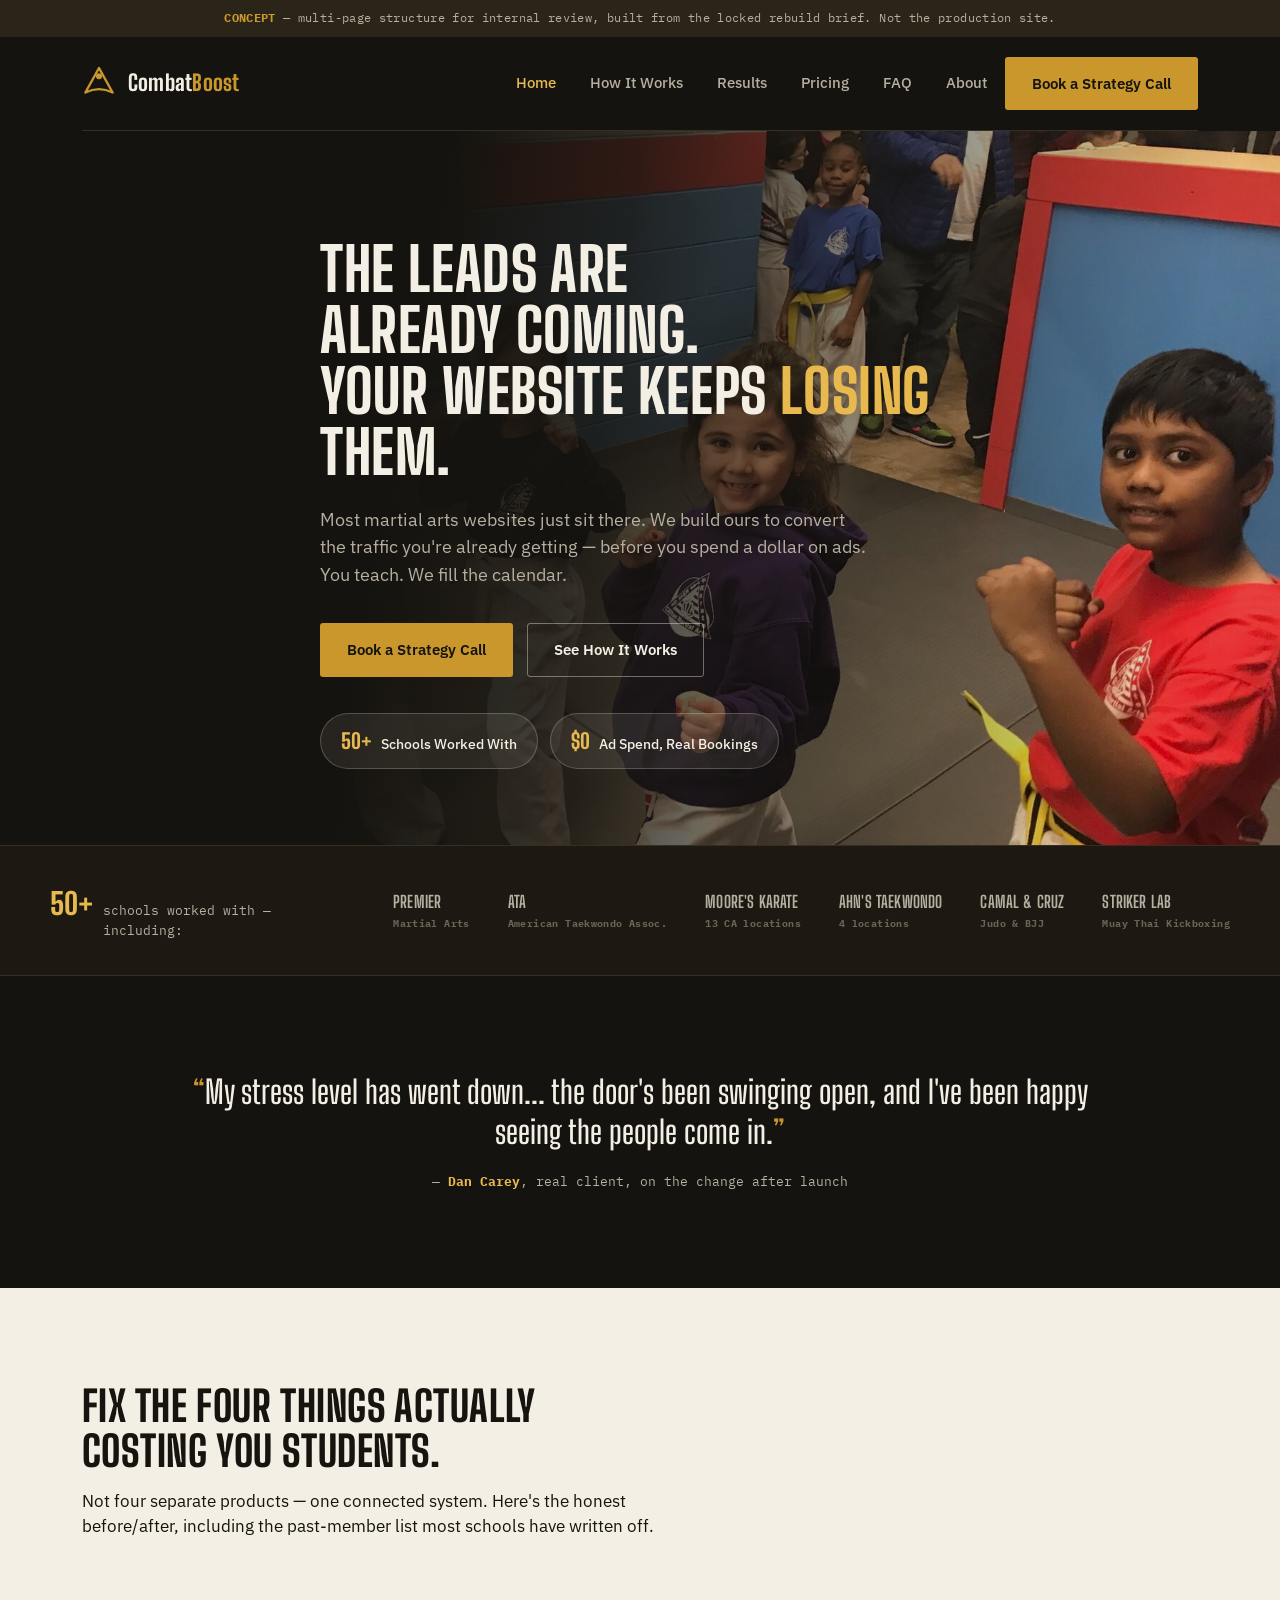
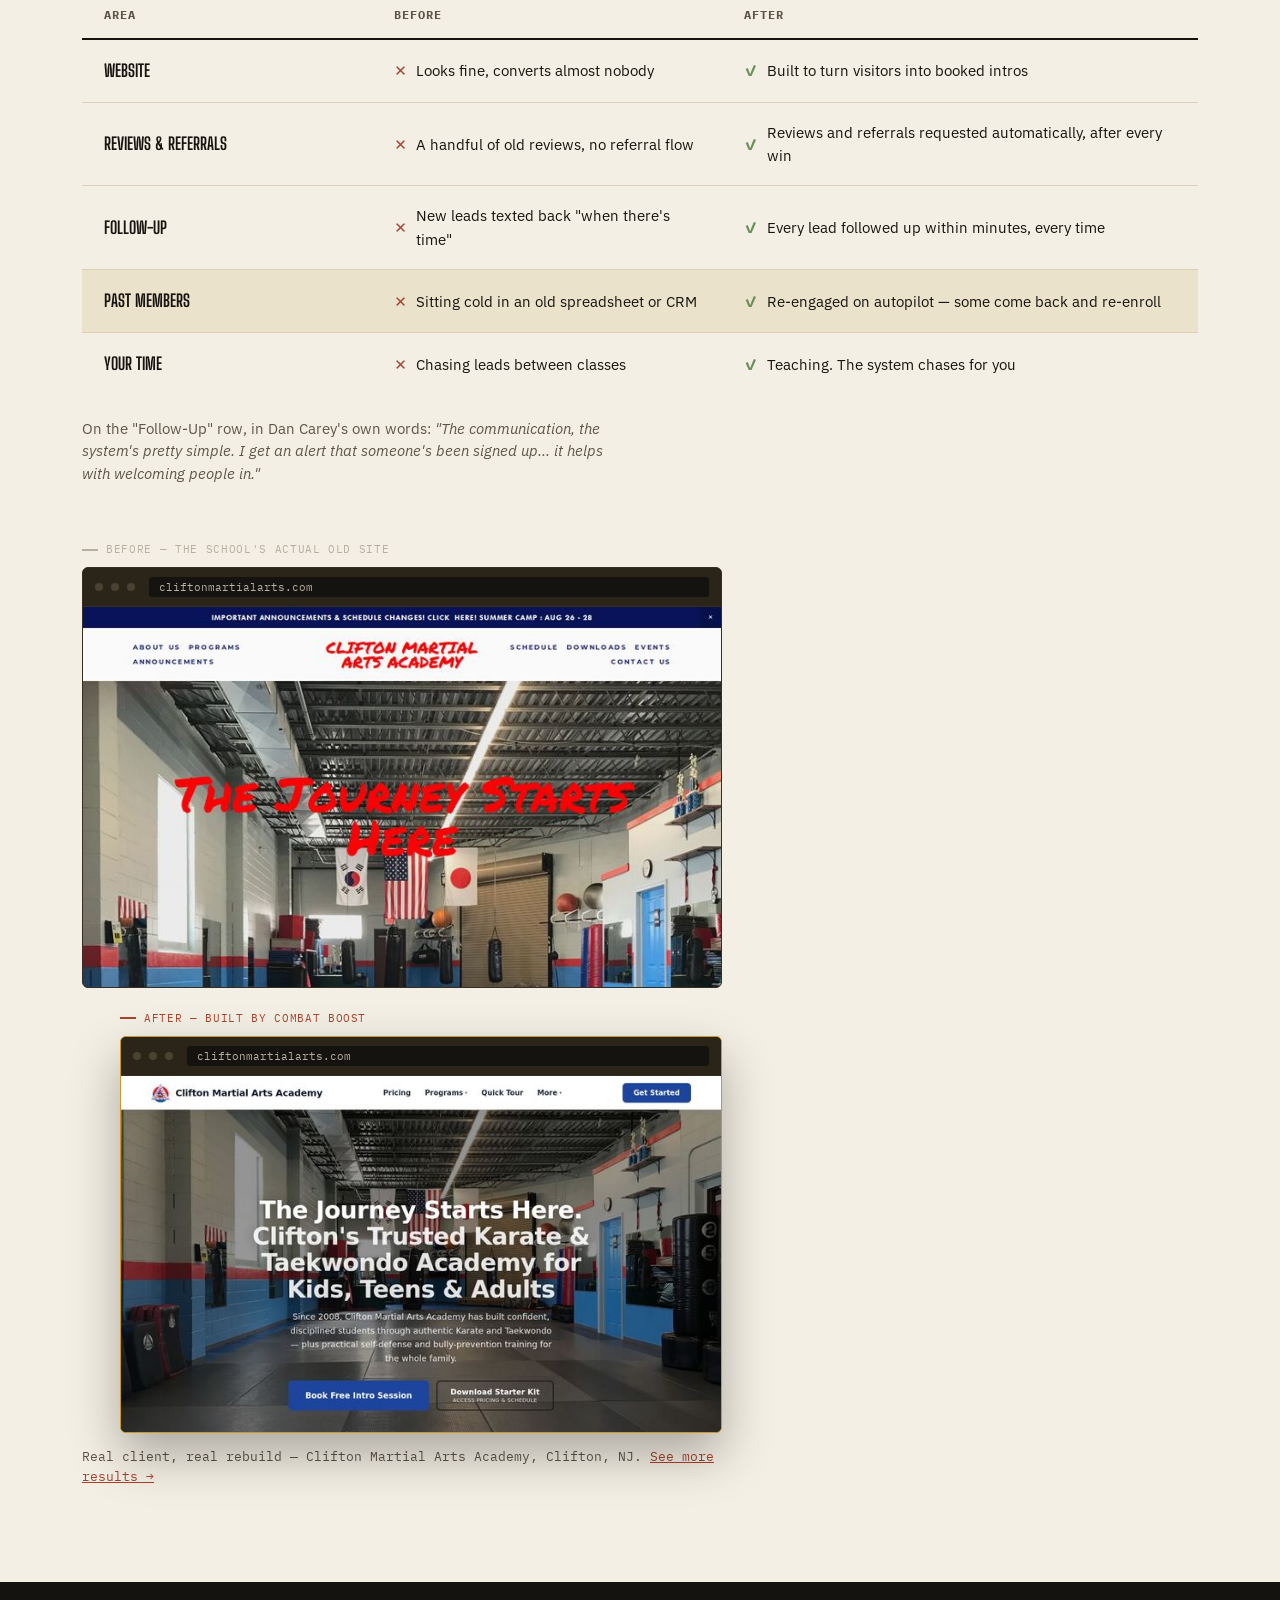
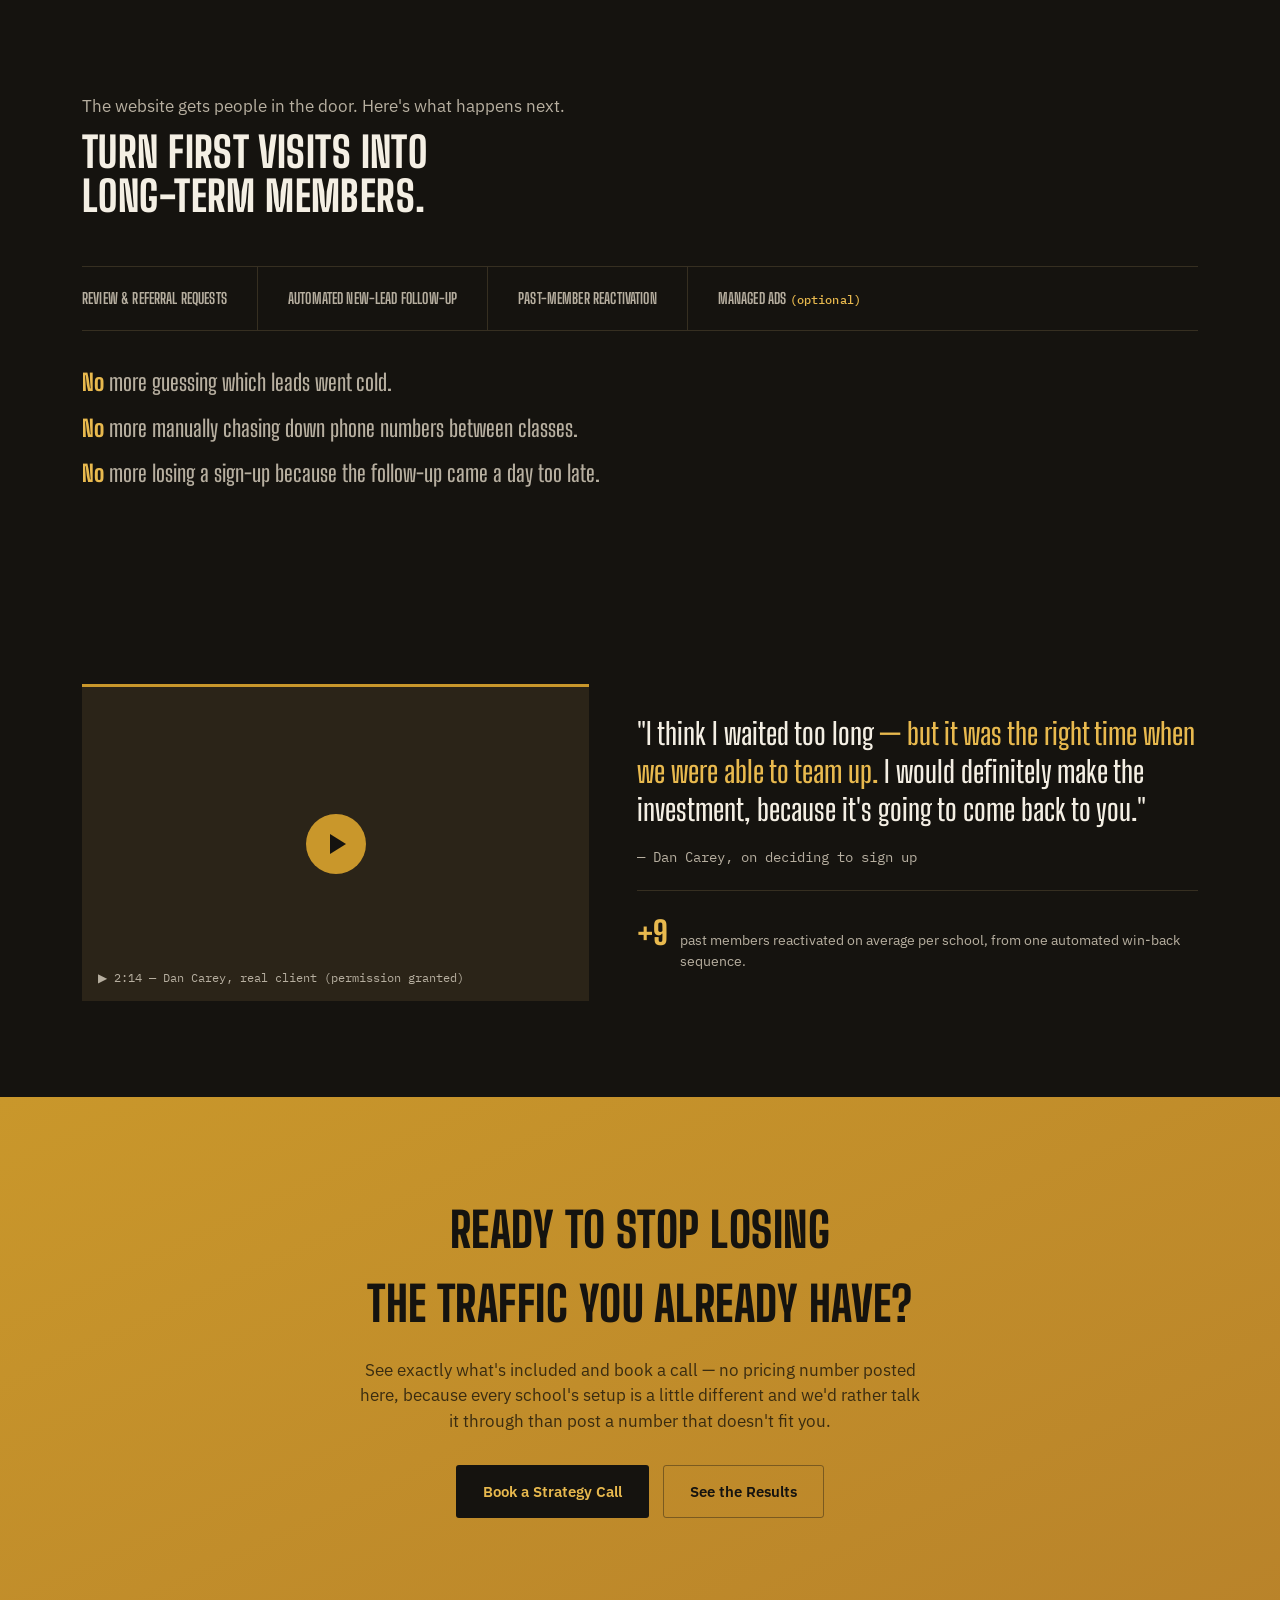
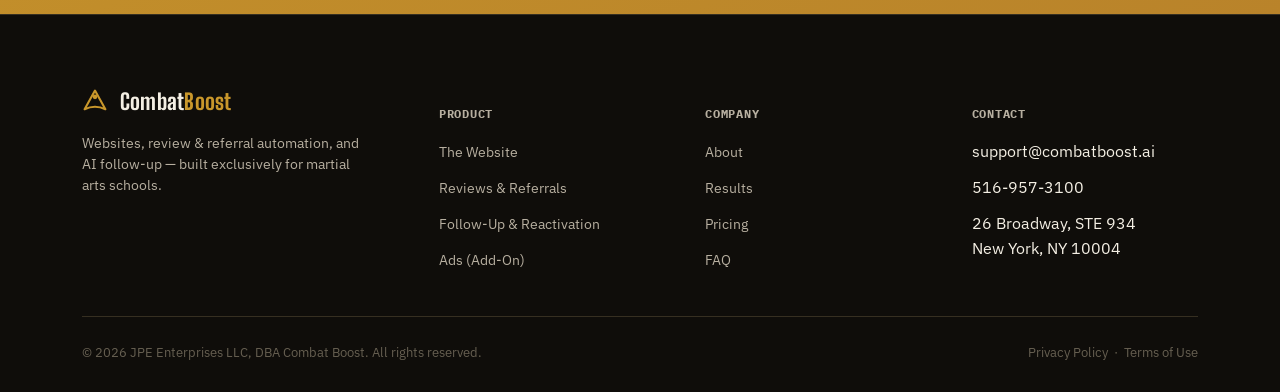
==== commit e7748e6f: "Revise homepage hero to Academy Blast's real-photo-with-overlay pattern Studied Academy Blast (prima" ====
--- a/index.html
+++ b/index.html
@@ -36,30 +36,20 @@
 </div>
 
 <section class="hero" id="top">
-  <div class="wrap hero-grid">
-    <div>
-      <h1>Your Reviews Are Already<br>Bringing People In.<br><em>Your Website Is Losing Them.</em></h1>
-      <p class="dek">We build the website, the review &amp; referral system, and the follow-up that turns the traffic you already have into booked intro classes — before you spend another dollar on ads.</p>
-      <div class="actions">
-        <a class="btn btn-gold" href="/pricing/#call">Book a Strategy Call</a>
-        <a class="btn btn-ghost-dark" href="#how-it-works">See How It Works</a>
-      </div>
-      <p class="stat-line">Worked with <b>50+</b> martial arts schools. Real names, real numbers below ↓</p>
-    </div>
-    <div class="ba-compare">
-      <div class="ba-label before"><span class="tag"></span>Before — the school's actual old site</div>
-      <div class="ba-frame">
-        <div class="ba-chrome"><span class="ba-dot"></span><span class="ba-dot"></span><span class="ba-dot"></span><span class="ba-url">cliftonmartialarts.com</span></div>
-        <img src="/assets/images/before-clifton.jpg" alt="A real client's old website before Combat Boost, live as of this build" loading="lazy">
-      </div>
-      <div class="ba-after">
-        <div class="ba-label after"><span class="tag"></span>After — built by Combat Boost</div>
-        <div class="ba-frame">
-          <div class="ba-chrome"><span class="ba-dot"></span><span class="ba-dot"></span><span class="ba-dot"></span><span class="ba-url">cliftonmartialarts.com</span></div>
-          <img src="/assets/images/after-clifton.jpg" alt="The same school's site after the Combat Boost rebuild" loading="lazy">
-        </div>
-      </div>
-      <p class="ba-cap">Real client, real rebuild — Clifton Martial Arts Academy, Clifton, NJ. <a href="/results/" style="color:var(--gold-bright)">See more results →</a></p>
+  <div class="hero-media">
+    <img src="/assets/images/hero-training.jpg" alt="Real students training at one of the martial arts schools Combat Boost has worked with" loading="eager">
+    <div class="hero-scrim"></div>
+  </div>
+  <div class="wrap hero-content">
+    <h1>The Leads Are Already Coming.<br>Your Website Keeps <em>Losing</em> Them.</h1>
+    <p class="dek">Most martial arts websites just sit there. We build ours to convert the traffic you're already getting — before you spend a dollar on ads. You teach. We fill the calendar.</p>
+    <div class="actions">
+      <a class="btn btn-gold" href="/pricing/#call">Book a Strategy Call</a>
+      <a class="btn btn-ghost-dark" href="#how-it-works">See How It Works</a>
+    </div>
+    <div class="proof-pills">
+      <div class="proof-pill"><span class="pp-num">50+</span><span class="pp-txt">Schools Worked With</span></div>
+      <div class="proof-pill"><span class="pp-num">$0</span><span class="pp-txt">Ad Spend, Real Bookings</span></div>
     </div>
   </div>
 </section>
@@ -126,6 +116,22 @@
       </table>
     </div>
     <p style="margin-top:22px; font-size:14.5px; color:var(--tx-light-soft); max-width:60ch">On the "Follow-Up" row, in Dan Carey's own words: <i>"The communication, the system's pretty simple. I get an alert that someone's been signed up... it helps with welcoming people in."</i></p>
+
+    <div class="ba-compare" style="margin-top:56px; max-width:640px">
+      <div class="ba-label before"><span class="tag"></span>Before — the school's actual old site</div>
+      <div class="ba-frame">
+        <div class="ba-chrome"><span class="ba-dot"></span><span class="ba-dot"></span><span class="ba-dot"></span><span class="ba-url">cliftonmartialarts.com</span></div>
+        <img src="/assets/images/before-clifton.jpg" alt="A real client's old website before Combat Boost, live as of this build" loading="lazy">
+      </div>
+      <div class="ba-after">
+        <div class="ba-label after"><span class="tag"></span>After — built by Combat Boost</div>
+        <div class="ba-frame">
+          <div class="ba-chrome"><span class="ba-dot"></span><span class="ba-dot"></span><span class="ba-dot"></span><span class="ba-url">cliftonmartialarts.com</span></div>
+          <img src="/assets/images/after-clifton.jpg" alt="The same school's site after the Combat Boost rebuild" loading="lazy">
+        </div>
+      </div>
+      <p class="ba-cap">Real client, real rebuild — Clifton Martial Arts Academy, Clifton, NJ. <a href="/results/">See more results →</a></p>
+    </div>
   </div>
 </section>
 
--- a/assets/styles.css
+++ b/assets/styles.css
@@ -142,20 +142,40 @@
 }
 
 /* ---------- hero ---------- */
-.hero{padding:80px 0 100px; position:relative; overflow:hidden}
-.hero::before{
-  content:""; position:absolute; inset:0; pointer-events:none;
-  background:
-    radial-gradient(700px 420px at 82% -10%, rgba(201,151,43,.16), transparent 70%);
-}
-.hero-grid{display:grid; grid-template-columns:1.1fr .9fr; gap:56px; align-items:center; position:relative}
-@media (max-width:920px){ .hero-grid{grid-template-columns:1fr} }
-.hero h1{font-size:clamp(38px,5.4vw,64px); line-height:.98; margin:18px 0 22px}
-.hero h1 em{font-style:normal; color:var(--gold)}
-.hero .dek{font-size:18px; color:var(--tx-dark-soft); max-width:52ch; margin-bottom:34px}
-.hero .actions{display:flex; gap:14px; flex-wrap:wrap; margin-bottom:30px}
-.hero .stat-line{font-size:14px; color:var(--tx-dark-soft)}
-.hero .stat-line b{color:var(--gold-bright); font-family:"IBM Plex Mono"}
+/* Real-photo hero — a genuine training photo (not stock), dark scrim
+   graduated left-to-right so the headline sits fully legible on the left
+   while real photo detail stays visible on the right. */
+.hero{position:relative; overflow:hidden; padding:0}
+.hero-media{position:absolute; inset:0; z-index:0}
+.hero-media img{width:100%; height:100%; object-fit:cover; object-position:center 35%; display:block}
+.hero-scrim{
+  position:absolute; inset:0;
+  background:linear-gradient(100deg,
+    var(--ink) 0%, var(--ink) 32%,
+    rgba(21,19,15,.88) 46%, rgba(21,19,15,.5) 64%, rgba(21,19,15,.1) 88%);
+}
+.hero-content{position:relative; z-index:1; padding:108px 0 76px; max-width:640px}
+@media (max-width:760px){
+  .hero-content{padding:88px 0 56px; max-width:100%}
+  .hero-scrim{background:linear-gradient(180deg, var(--ink) 0%, rgba(21,19,15,.9) 55%, rgba(21,19,15,.72) 100%)}
+}
+.hero h1{font-size:clamp(38px,5.4vw,60px); line-height:1.02; margin:0 0 22px}
+.hero h1 em{font-style:normal; color:var(--gold-bright)}
+.hero .dek{font-size:18px; color:var(--tx-dark-soft); max-width:50ch; margin-bottom:34px}
+.hero .actions{display:flex; gap:14px; flex-wrap:wrap; margin-bottom:36px}
+.hero .btn-ghost-dark{border-color:rgba(244,239,228,.4)}
+
+/* Proof pills — near/over the photo, replacing the old floating stat
+   cards. Pill shape (full radius) is used only here, deliberately
+   distinct from the site's squarer button radius elsewhere. */
+.proof-pills{display:flex; gap:12px; flex-wrap:wrap}
+.proof-pill{
+  display:inline-flex; align-items:baseline; gap:9px;
+  background:rgba(244,239,228,.08); border:1px solid rgba(244,239,228,.22);
+  border-radius:100px; padding:11px 20px;
+}
+.pp-num{font-family:"Big Shoulders Display"; font-weight:800; font-size:21px; color:var(--gold-bright)}
+.pp-txt{font-size:13.5px; color:var(--tx-dark); font-weight:500}
 
 /* Real before/after — an actual client's old site next to the actual
    Combat Boost rebuild, in a plain browser-chrome frame. Replaces the
@@ -179,11 +199,12 @@
   margin-bottom:9px; display:flex; align-items:center; gap:8px;
 }
 .ba-label.before{color:var(--tx-dark-soft)}
-.ba-label.after{color:var(--gold-bright)}
+.ba-label.after{color:var(--clay)}
 .ba-label .tag{width:16px; height:2px; background:currentColor; display:inline-block}
 .ba-after{margin-top:22px; margin-left:38px; position:relative; z-index:1}
-.ba-after .ba-frame{border-color:var(--gold); box-shadow:0 22px 50px rgba(0,0,0,.45)}
-.ba-cap{margin-top:14px; font-size:12.5px; color:var(--tx-dark-soft); font-family:"IBM Plex Mono"}
+.ba-after .ba-frame{border-color:var(--gold); box-shadow:0 22px 50px rgba(0,0,0,.3)}
+.ba-cap{margin-top:14px; font-size:12.5px; color:var(--tx-light-soft); font-family:"IBM Plex Mono"}
+.ba-cap a{color:var(--clay)}
 @media (max-width:920px){
   .ba-after{margin-left:0; margin-top:16px}
 }
@@ -372,9 +393,12 @@
 .sc-after{font-family:"Big Shoulders Display"; font-weight:800; font-size:44px; color:var(--gold-bright)}
 
 /* ---------- results page: growth-over-time grid ---------- */
-.growth-grid{display:grid; grid-template-columns:repeat(3,1fr); gap:18px}
+.growth-grid{display:grid; grid-template-columns:1fr 1fr; gap:18px}
 @media (max-width:820px){ .growth-grid{grid-template-columns:1fr} }
 .growth-grid .proof-pending{aspect-ratio:4/3}
+.proof-wide{width:100%; display:block; border:1px solid var(--line-dark)}
+.on-light .proof-wide, .on-light2 .proof-wide{border-color:var(--line-light)}
+.growth-grid .proof-wide{aspect-ratio:4/3; object-fit:contain; background:#fff; padding:8px}
 
 /* ---------- results page: text-message bubble ---------- */
 .text-bubble-wrap{max-width:360px; margin-bottom:48px}
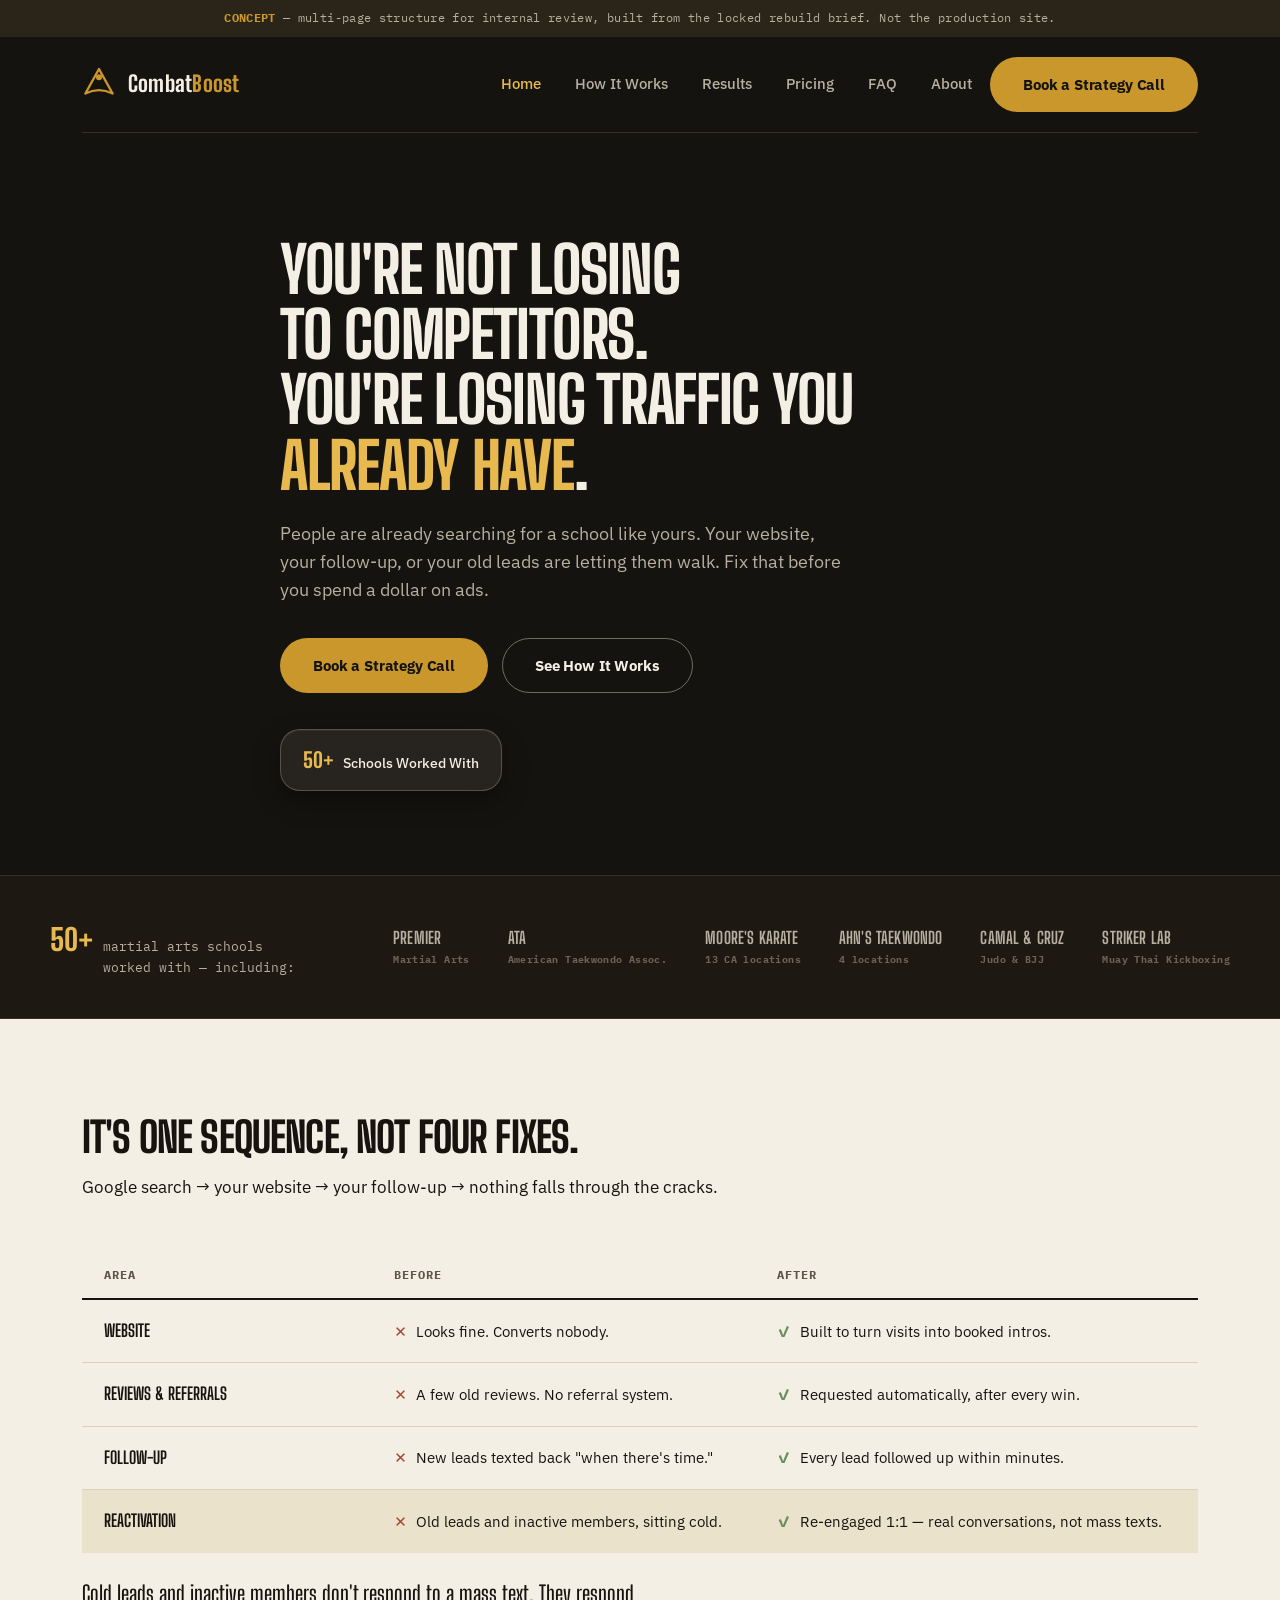
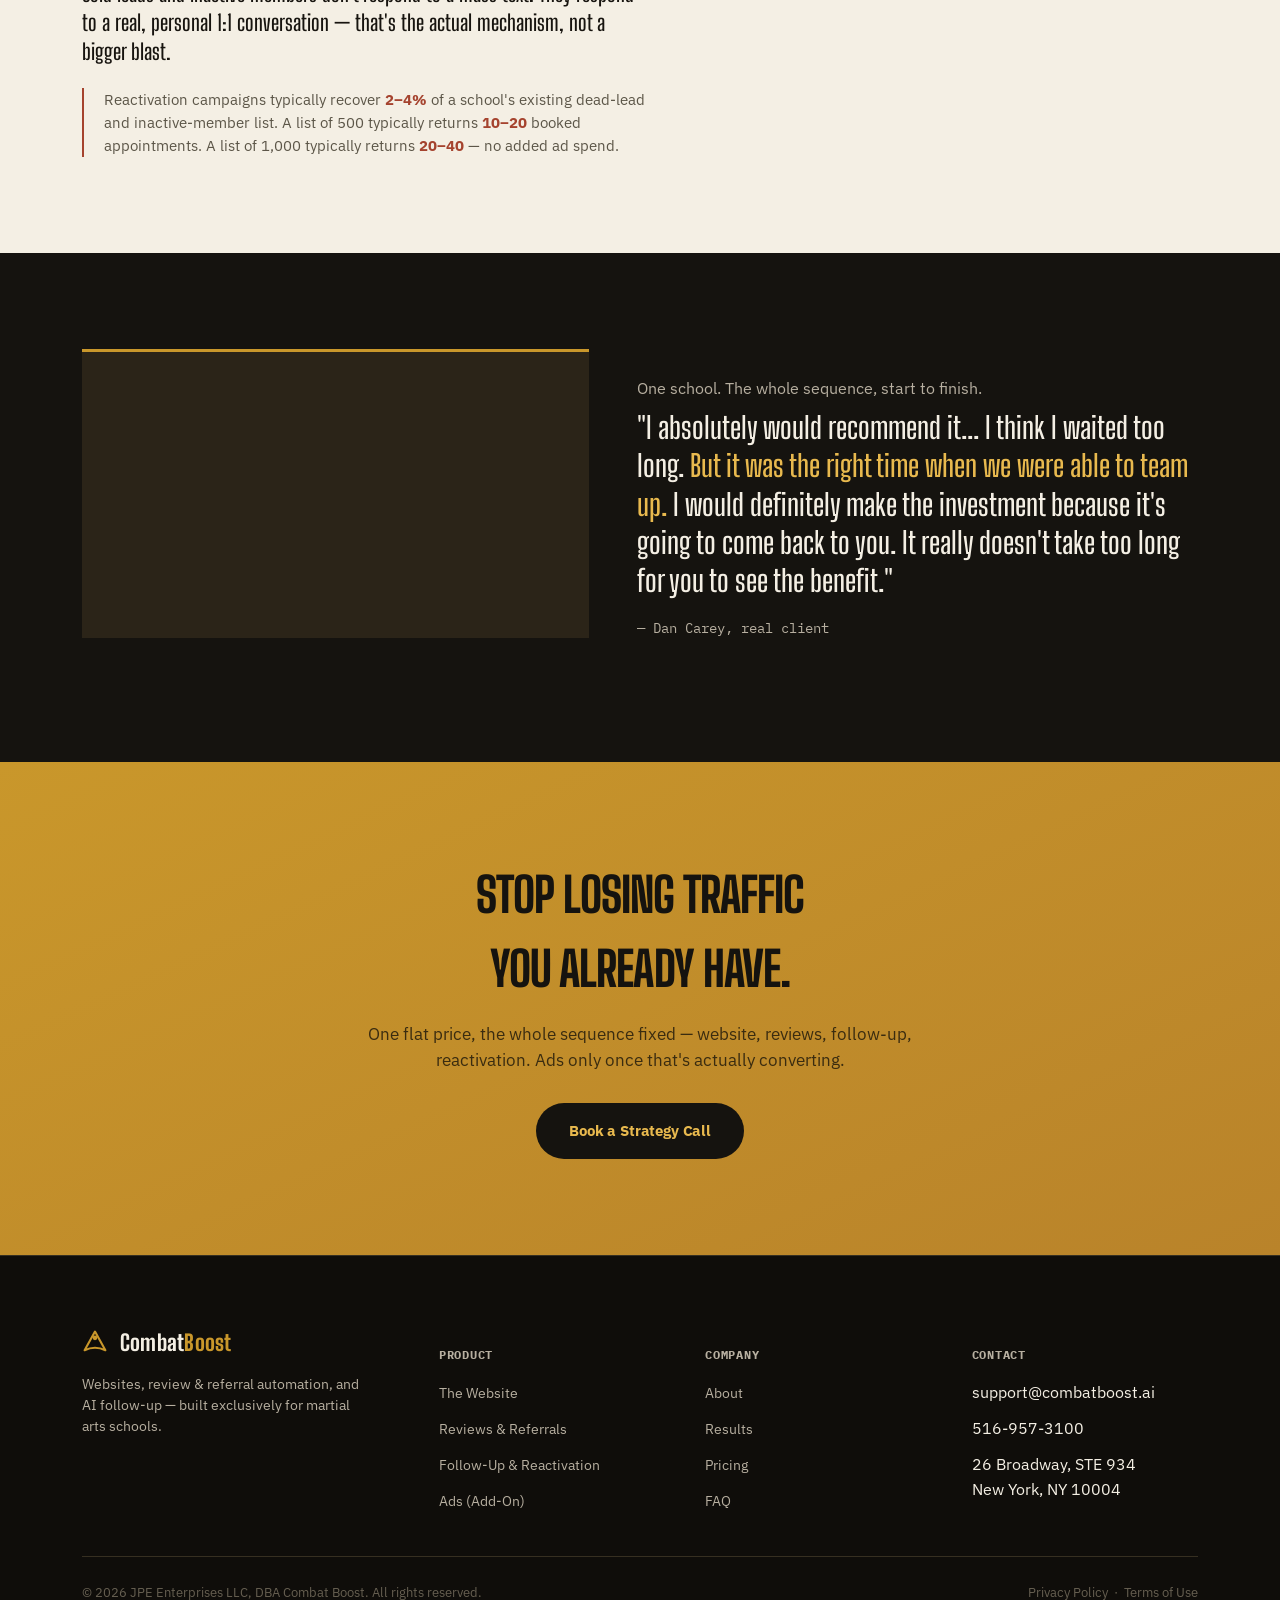
==== commit 06ad695a: "Rebuild homepage on Academy Blast's structural/CSS system - Adapt the extracted Academy Blast spec (" ====
--- a/index.html
+++ b/index.html
@@ -1,4 +1,5 @@
 <!doctype html>
+<meta charset="utf-8">
 <title>Combat Boost — Websites, Reviews & Follow-Up for Martial Arts Schools</title>
 <meta name="description" content="Combat Boost builds websites, review & referral automation, and AI follow-up for martial arts schools — worked with 50+ schools, before you spend another dollar on ads.">
 <link rel="canonical" href="https://combatboost.ai/">
@@ -36,27 +37,22 @@
 </div>
 
 <section class="hero" id="top">
-  <div class="hero-media">
-    <img src="/assets/images/hero-training.jpg" alt="Real students training at one of the martial arts schools Combat Boost has worked with" loading="eager">
-    <div class="hero-scrim"></div>
-  </div>
   <div class="wrap hero-content">
-    <h1>The Leads Are Already Coming.<br>Your Website Keeps <em>Losing</em> Them.</h1>
-    <p class="dek">Most martial arts websites just sit there. We build ours to convert the traffic you're already getting — before you spend a dollar on ads. You teach. We fill the calendar.</p>
+    <h1>You're Not Losing to Competitors.<br>You're Losing Traffic You <em>Already Have</em>.</h1>
+    <p class="dek">People are already searching for a school like yours. Your website, your follow-up, or your old leads are letting them walk. Fix that before you spend a dollar on ads.</p>
     <div class="actions">
       <a class="btn btn-gold" href="/pricing/#call">Book a Strategy Call</a>
       <a class="btn btn-ghost-dark" href="#how-it-works">See How It Works</a>
     </div>
     <div class="proof-pills">
       <div class="proof-pill"><span class="pp-num">50+</span><span class="pp-txt">Schools Worked With</span></div>
-      <div class="proof-pill"><span class="pp-num">$0</span><span class="pp-txt">Ad Spend, Real Bookings</span></div>
     </div>
   </div>
 </section>
 
 <div class="proof">
   <div class="wrap proof-inner">
-    <div class="proof-lede"><b>50+</b><span>schools worked with —<br>including:</span></div>
+    <div class="proof-lede"><b>50+</b><span>martial arts schools<br>worked with — including:</span></div>
     <div class="logo-row">
       <div class="logo-word">Premier<br><small>Martial Arts</small></div>
       <div class="logo-word">ATA<br><small>American Taekwondo Assoc.</small></div>
@@ -68,18 +64,11 @@
   </div>
 </div>
 
-<section class="quote-banner">
-  <div class="wrap">
-    <p class="q">My stress level has went down... the door's been swinging open, and I've been happy seeing the people come in.</p>
-    <p class="attr">— <b>Dan Carey</b>, real client, on the change after launch</p>
-  </div>
-</section>
-
 <section class="on-light" id="how-it-works">
   <div class="wrap">
     <div class="section-head">
-      <h2>Fix the Four Things Actually Costing You Students.</h2>
-      <p>Not four separate products — one connected system. Here's the honest before/after, including the past-member list most schools have written off.</p>
+      <h2>It's One Sequence, Not Four Fixes.</h2>
+      <p>Google search &rarr; your website &rarr; your follow-up &rarr; nothing falls through the cracks.</p>
     </div>
     <div class="tableWrap">
       <table class="baTable">
@@ -89,98 +78,59 @@
         <tbody>
           <tr>
             <td>Website</td>
-            <td><span class="mark bad">Looks fine, converts almost nobody</span></td>
-            <td><span class="mark good">Built to turn visitors into booked intros</span></td>
+            <td><span class="mark bad">Looks fine. Converts nobody.</span></td>
+            <td><span class="mark good">Built to turn visits into booked intros.</span></td>
           </tr>
           <tr>
             <td>Reviews &amp; Referrals</td>
-            <td><span class="mark bad">A handful of old reviews, no referral flow</span></td>
-            <td><span class="mark good">Reviews and referrals requested automatically, after every win</span></td>
+            <td><span class="mark bad">A few old reviews. No referral system.</span></td>
+            <td><span class="mark good">Requested automatically, after every win.</span></td>
           </tr>
           <tr>
             <td>Follow-Up</td>
-            <td><span class="mark bad">New leads texted back "when there's time"</span></td>
-            <td><span class="mark good">Every lead followed up within minutes, every time</span></td>
+            <td><span class="mark bad">New leads texted back "when there's time."</span></td>
+            <td><span class="mark good">Every lead followed up within minutes.</span></td>
           </tr>
           <tr class="reactivation-row">
-            <td>Past Members</td>
-            <td><span class="mark bad">Sitting cold in an old spreadsheet or CRM</span></td>
-            <td><span class="mark good">Re-engaged on autopilot — some come back and re-enroll</span></td>
-          </tr>
-          <tr>
-            <td>Your Time</td>
-            <td><span class="mark bad">Chasing leads between classes</span></td>
-            <td><span class="mark good">Teaching. The system chases for you</span></td>
+            <td>Reactivation</td>
+            <td><span class="mark bad">Old leads and inactive members, sitting cold.</span></td>
+            <td><span class="mark good">Re-engaged 1:1 — real conversations, not mass texts.</span></td>
           </tr>
         </tbody>
       </table>
     </div>
-    <p style="margin-top:22px; font-size:14.5px; color:var(--tx-light-soft); max-width:60ch">On the "Follow-Up" row, in Dan Carey's own words: <i>"The communication, the system's pretty simple. I get an alert that someone's been signed up... it helps with welcoming people in."</i></p>
 
-    <div class="ba-compare" style="margin-top:56px; max-width:640px">
-      <div class="ba-label before"><span class="tag"></span>Before — the school's actual old site</div>
-      <div class="ba-frame">
-        <div class="ba-chrome"><span class="ba-dot"></span><span class="ba-dot"></span><span class="ba-dot"></span><span class="ba-url">cliftonmartialarts.com</span></div>
-        <img src="/assets/images/before-clifton.jpg" alt="A real client's old website before Combat Boost, live as of this build" loading="lazy">
-      </div>
-      <div class="ba-after">
-        <div class="ba-label after"><span class="tag"></span>After — built by Combat Boost</div>
-        <div class="ba-frame">
-          <div class="ba-chrome"><span class="ba-dot"></span><span class="ba-dot"></span><span class="ba-dot"></span><span class="ba-url">cliftonmartialarts.com</span></div>
-          <img src="/assets/images/after-clifton.jpg" alt="The same school's site after the Combat Boost rebuild" loading="lazy">
-        </div>
-      </div>
-      <p class="ba-cap">Real client, real rebuild — Clifton Martial Arts Academy, Clifton, NJ. <a href="/results/">See more results →</a></p>
+    <p class="reactivation-callout">Cold leads and inactive members don't respond to a mass text. They respond to a real, personal 1:1 conversation — that's the actual mechanism, not a bigger blast.</p>
+
+    <div class="reactivation-note">
+      <p>Reactivation campaigns typically recover <b>2–4%</b> of a school's existing dead-lead and inactive-member list. A list of 500 typically returns <b>10–20</b> booked appointments. A list of 1,000 typically returns <b>20–40</b> — no added ad spend.</p>
     </div>
   </div>
 </section>
 
-<section id="what-happens-next">
-  <div class="wrap">
-    <div class="section-head">
-      <p class="lede">The website gets people in the door. Here's what happens next.</p>
-      <h2>Turn First Visits Into Long-Term Members.</h2>
-    </div>
-    <div class="feature-strip">
-      <span>Review &amp; Referral Requests</span>
-      <span>Automated New-Lead Follow-Up</span>
-      <span>Past-Member Reactivation</span>
-      <span>Managed Ads <i>(optional)</i></span>
-    </div>
-    <div class="neg-space">
-      <p><b>No</b> more guessing which leads went cold.</p>
-      <p><b>No</b> more manually chasing down phone numbers between classes.</p>
-      <p><b>No</b> more losing a sign-up because the follow-up came a day too late.</p>
-    </div>
-  </div>
-</section>
-
-<section>
+<section id="proof-story">
   <div class="wrap video-block">
     <div>
-      <div class="video-card">
-        <div class="play" aria-hidden="true"></div>
-        <span class="vc-cap">▶ 2:14 — Dan Carey, real client (permission granted)</span>
+      <div class="video-embed-wrap">
+        <iframe src="https://player.vimeo.com/video/1224788450?h=171cc92b25&title=0&byline=0&portrait=0"
+                frameborder="0" allow="autoplay; fullscreen; picture-in-picture" allowfullscreen loading="lazy"
+                title="Dan Carey, real Combat Boost client, video testimonial"></iframe>
       </div>
     </div>
     <div class="video-quote">
-      <p class="q">"I think I waited too long <span>— but it was the right time when we were able to team up.</span> I would definitely make the investment, because it's going to come back to you."</p>
-      <p class="attr">— Dan Carey, on deciding to sign up</p>
-      <div class="woven-stat">
-        <span class="ws-num">+9</span>
-        <span class="ws-txt">past members reactivated on average per school, from one automated win-back sequence.</span>
-      </div>
+      <p class="lede" style="margin-bottom:8px">One school. The whole sequence, start to finish.</p>
+      <p class="q">"I absolutely would recommend it... I think I waited too long. <span>But it was the right time when we were able to team up.</span> I would definitely make the investment because it's going to come back to you. It really doesn't take too long for you to see the benefit."</p>
+      <p class="attr">— Dan Carey, real client</p>
     </div>
   </div>
 </section>
 
 <section class="closing" id="cta">
   <div class="wrap">
-    <h2>Ready to Stop Losing<br>the Traffic You Already Have?</h2>
-    <p>See exactly what's included and book a call — no pricing number posted here, because every school's setup is a little different and we'd rather talk it through than post a number that doesn't fit you.</p>
+    <h2>Stop Losing Traffic<br>You Already Have.</h2>
+    <p>One flat price, the whole sequence fixed — website, reviews, follow-up, reactivation. Ads only once that's actually converting.</p>
     <div class="actions" style="justify-content:center; display:flex; gap:14px; flex-wrap:wrap">
       <a class="btn btn-gold" href="/pricing/#call">Book a Strategy Call</a>
-      <a class="btn btn-ghost-dark" href="/results/">See the Results</a>
     </div>
   </div>
 </section>
--- a/assets/styles.css
+++ b/assets/styles.css
@@ -20,17 +20,26 @@
 *{box-sizing:border-box}
 html{scroll-behavior:smooth}
 body{margin:0; background:var(--ink); font-family:"IBM Plex Sans",system-ui,sans-serif; color:var(--tx-dark); line-height:1.55}
-h1,h2,h3,h4{font-family:"Big Shoulders Display",sans-serif; font-weight:800; text-transform:uppercase; letter-spacing:.01em; text-wrap:balance; margin:0}
+/* Negative tracking on every uppercase headline — tighter as size grows,
+   found on Academy Blast (~-0.6px at 20px scaling to ~-2px at 65px, a
+   near-constant -3% em ratio). We use a slightly gentler -2% em since Big
+   Shoulders Display is already condensed; this still replaces the old
+   open/positive tracking, which read as looser and less deliberate. */
+h1,h2,h3,h4{font-family:"Big Shoulders Display",sans-serif; font-weight:800; text-transform:uppercase; letter-spacing:-.02em; text-wrap:balance; margin:0}
 .mono{font-family:"IBM Plex Mono",monospace}
 p{margin:0}
 a{color:inherit}
 img,svg{display:block}
 .wrap{max-width:1180px; margin:0 auto; padding:0 32px}
 @media (max-width:640px){ .wrap{padding:0 20px} }
+/* Fully round pill shape, both primary and secondary — Academy Blast's
+   button discipline: rounding exists only here and on the proof-pill,
+   nowhere else on the site. No shadow on either state; visual weight
+   comes from fill contrast and the hover lift alone. */
 .btn{
-  display:inline-flex; align-items:center; gap:8px; font-family:"IBM Plex Sans"; font-weight:600;
-  font-size:15px; padding:14px 26px; border-radius:3px; cursor:pointer; border:1px solid transparent;
-  text-decoration:none; transition:transform .15s ease;
+  display:inline-flex; align-items:center; gap:8px; font-family:"IBM Plex Sans"; font-weight:700;
+  font-size:15px; letter-spacing:-.01em; padding:15px 32px; border-radius:999px; cursor:pointer; border:1px solid transparent;
+  text-decoration:none; transition:transform .15s ease, opacity .15s ease;
 }
 .btn:hover{transform:translateY(-1px)}
 .btn-gold{background:var(--gold); color:var(--ink)}
@@ -142,37 +151,33 @@
 }
 
 /* ---------- hero ---------- */
-/* Real-photo hero — a genuine training photo (not stock), dark scrim
-   graduated left-to-right so the headline sits fully legible on the left
-   while real photo detail stays visible on the right. */
-.hero{position:relative; overflow:hidden; padding:0}
-.hero-media{position:absolute; inset:0; z-index:0}
-.hero-media img{width:100%; height:100%; object-fit:cover; object-position:center 35%; display:block}
-.hero-scrim{
-  position:absolute; inset:0;
-  background:linear-gradient(100deg,
-    var(--ink) 0%, var(--ink) 32%,
-    rgba(21,19,15,.88) 46%, rgba(21,19,15,.5) 64%, rgba(21,19,15,.1) 88%);
-}
-.hero-content{position:relative; z-index:1; padding:108px 0 76px; max-width:640px}
+/* No photo — very little real client/school photography exists, and a
+   faded-photo treatment (Academy Blast's own trick) only reads as
+   restraint on their all-neutral palette, not ours. The stat-pill row
+   below carries the hero's visual weight instead. Asymmetric top/bottom
+   padding mirrors Academy Blast's real hero rhythm (heavier top, lighter
+   bottom) rather than the centered padding used on interior page-heroes. */
+.hero{background:var(--ink); padding:0}
+.hero-content{padding:104px 0 84px; max-width:720px}
 @media (max-width:760px){
-  .hero-content{padding:88px 0 56px; max-width:100%}
-  .hero-scrim{background:linear-gradient(180deg, var(--ink) 0%, rgba(21,19,15,.9) 55%, rgba(21,19,15,.72) 100%)}
-}
-.hero h1{font-size:clamp(38px,5.4vw,60px); line-height:1.02; margin:0 0 22px}
+  .hero-content{padding:76px 0 56px}
+}
+.hero h1{font-size:clamp(36px,5.6vw,64px); line-height:1.02; margin:0 0 22px}
 .hero h1 em{font-style:normal; color:var(--gold-bright)}
-.hero .dek{font-size:18px; color:var(--tx-dark-soft); max-width:50ch; margin-bottom:34px}
+.hero .dek{font-size:18px; color:var(--tx-dark-soft); max-width:52ch; margin-bottom:34px}
 .hero .actions{display:flex; gap:14px; flex-wrap:wrap; margin-bottom:36px}
 .hero .btn-ghost-dark{border-color:rgba(244,239,228,.4)}
 
-/* Proof pills — near/over the photo, replacing the old floating stat
-   cards. Pill shape (full radius) is used only here, deliberately
-   distinct from the site's squarer button radius elsewhere. */
+/* Proof pills carry the hero's visual weight in place of a photo. Pill
+   shape (20px radius, not fully round — matches the reference site's
+   actual pill-capsule radius) and the one soft shadow used anywhere on
+   the site both live here, deliberately reserved to this one component. */
 .proof-pills{display:flex; gap:12px; flex-wrap:wrap}
 .proof-pill{
   display:inline-flex; align-items:baseline; gap:9px;
   background:rgba(244,239,228,.08); border:1px solid rgba(244,239,228,.22);
-  border-radius:100px; padding:11px 20px;
+  border-radius:20px; padding:14px 22px;
+  box-shadow:inset 0 1px 0 rgba(244,239,228,.06), 0 10px 26px rgba(0,0,0,.35);
 }
 .pp-num{font-family:"Big Shoulders Display"; font-weight:800; font-size:21px; color:var(--gold-bright)}
 .pp-txt{font-size:13.5px; color:var(--tx-dark); font-weight:500}
@@ -211,7 +216,7 @@
 
 /* ---------- proof strip ---------- */
 .proof{background:var(--ink-2); border-top:1px solid var(--line-dark); border-bottom:1px solid var(--line-dark)}
-.proof-inner{padding:34px 0; display:flex; align-items:center; gap:40px; flex-wrap:wrap; justify-content:space-between}
+.proof-inner{padding:40px 0; display:flex; align-items:center; gap:40px; flex-wrap:wrap; justify-content:space-between}
 .proof-lede{font-family:"IBM Plex Mono"; font-size:13px; color:var(--tx-dark-soft); white-space:nowrap; display:flex; align-items:baseline; gap:10px}
 .proof-lede b{font-family:"Big Shoulders Display"; font-weight:800; font-size:30px; color:var(--gold-bright)}
 .logo-row{display:flex; gap:38px; flex-wrap:wrap; align-items:center}
@@ -230,7 +235,9 @@
 .quote-banner .attr b{color:var(--gold-bright)}
 
 /* ---------- before/after table ---------- */
-.baTable{width:100%; border-collapse:collapse; background:var(--cream); overflow:hidden; border-radius:8px}
+/* No radius here — rounding is reserved to buttons and the proof-pill
+   component only, per the reference site's discipline. */
+.baTable{width:100%; min-width:560px; border-collapse:collapse; background:var(--cream); overflow:hidden; border-radius:0}
 .baTable th, .baTable td{padding:18px 22px; text-align:left; border-bottom:1px solid var(--line-light); font-size:15px}
 .baTable thead th{
   font-family:"IBM Plex Mono"; font-size:11.5px; letter-spacing:.08em; text-transform:uppercase;
@@ -243,6 +250,22 @@
 .mark.good::before{content:"✓"; color:var(--good); font-weight:700}
 .reactivation-row td{background:var(--cream-2)}
 .tableWrap{overflow-x:auto}
+
+/* Standalone reactivation insight — kept out of the table cell on
+   purpose, since it's a distinct point ("conversations, not blasts"),
+   not a row description. */
+.reactivation-callout{
+  margin-top:26px; font-family:"Big Shoulders Display"; font-weight:600; text-transform:none;
+  font-size:clamp(18px,2vw,22px); line-height:1.32; color:var(--tx-light); max-width:62ch;
+}
+/* Worked-example math — a distinct callout, not a plain paragraph.
+   Left accent rule signals "worked example," same functional pattern
+   already used on pull-quotes elsewhere — not decorative-only. */
+.reactivation-note{
+  margin-top:22px; border-left:2px solid var(--clay); padding-left:20px; max-width:58ch;
+}
+.reactivation-note p{font-size:14.5px; color:var(--tx-light-soft); line-height:1.6}
+.reactivation-note b{color:var(--clay); font-weight:700}
 
 /* ---------- feature strip: plain text, no icon boxes ---------- */
 .feature-strip{
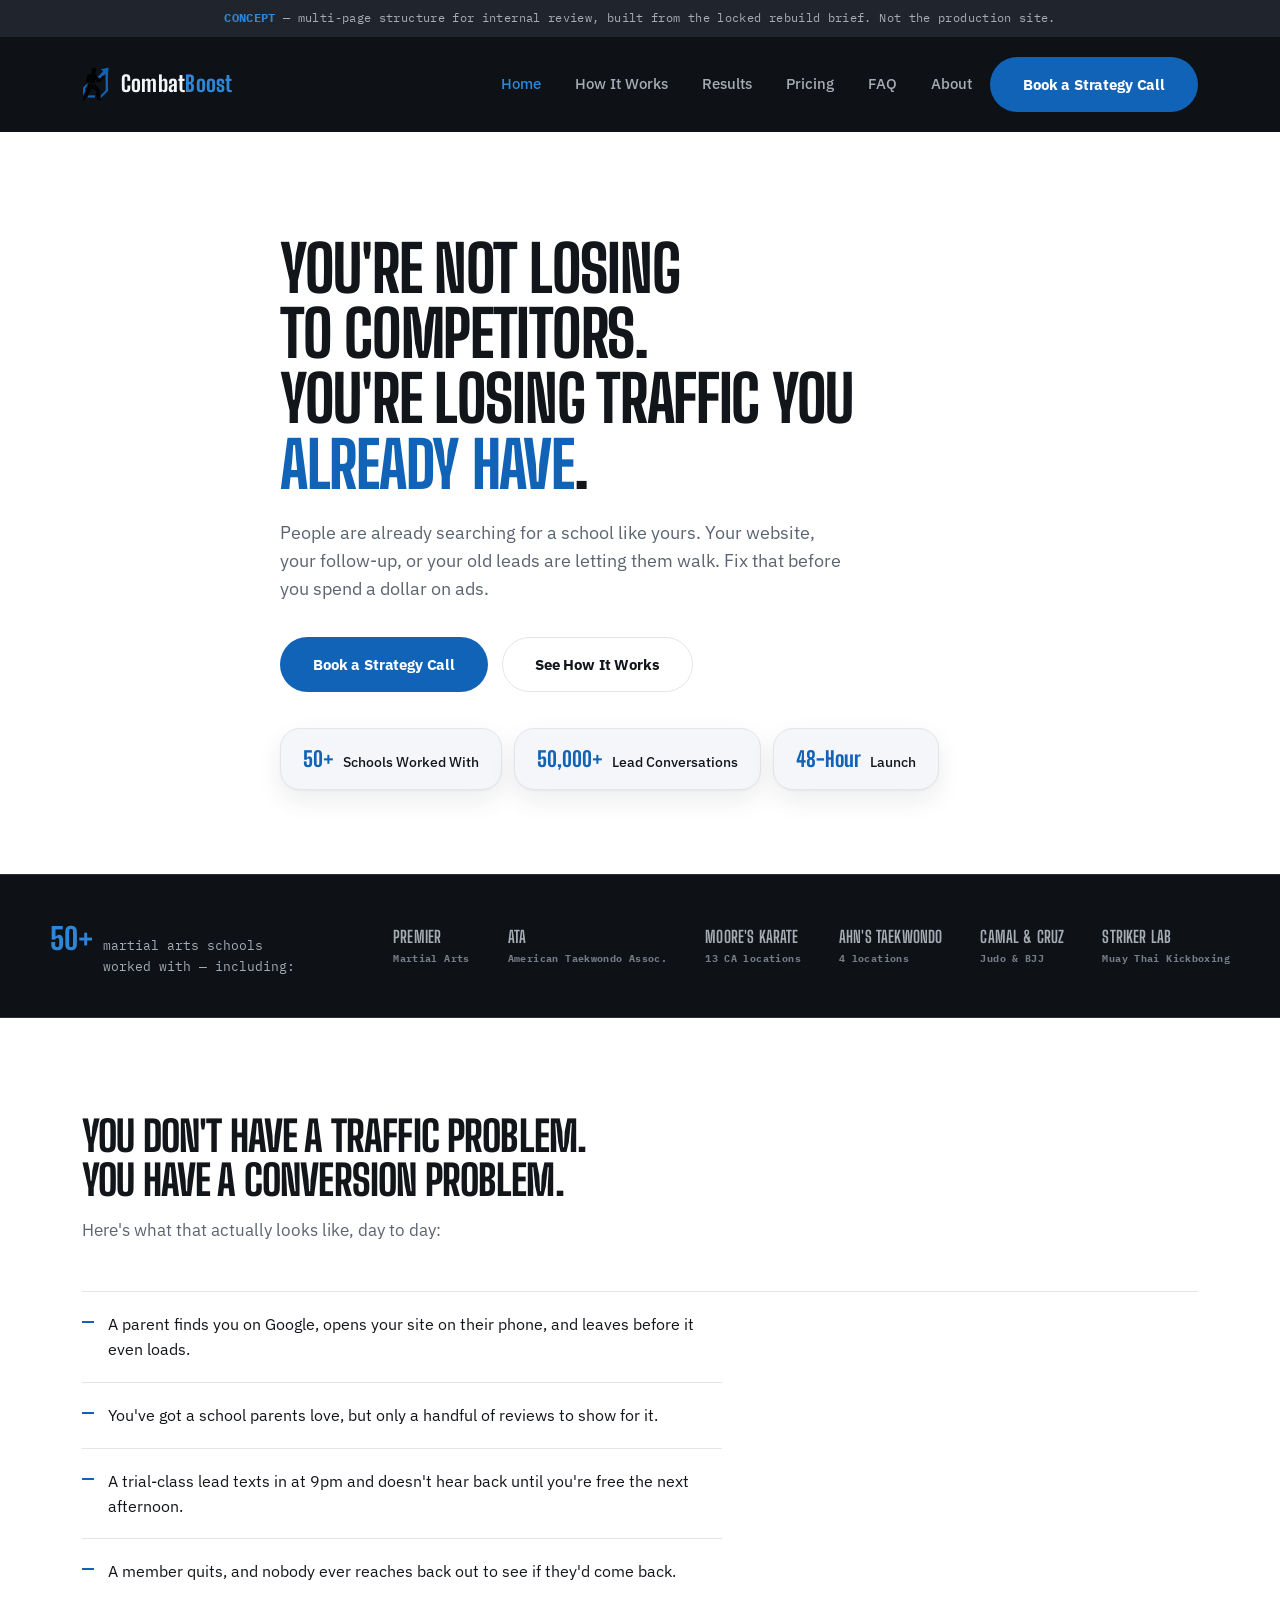
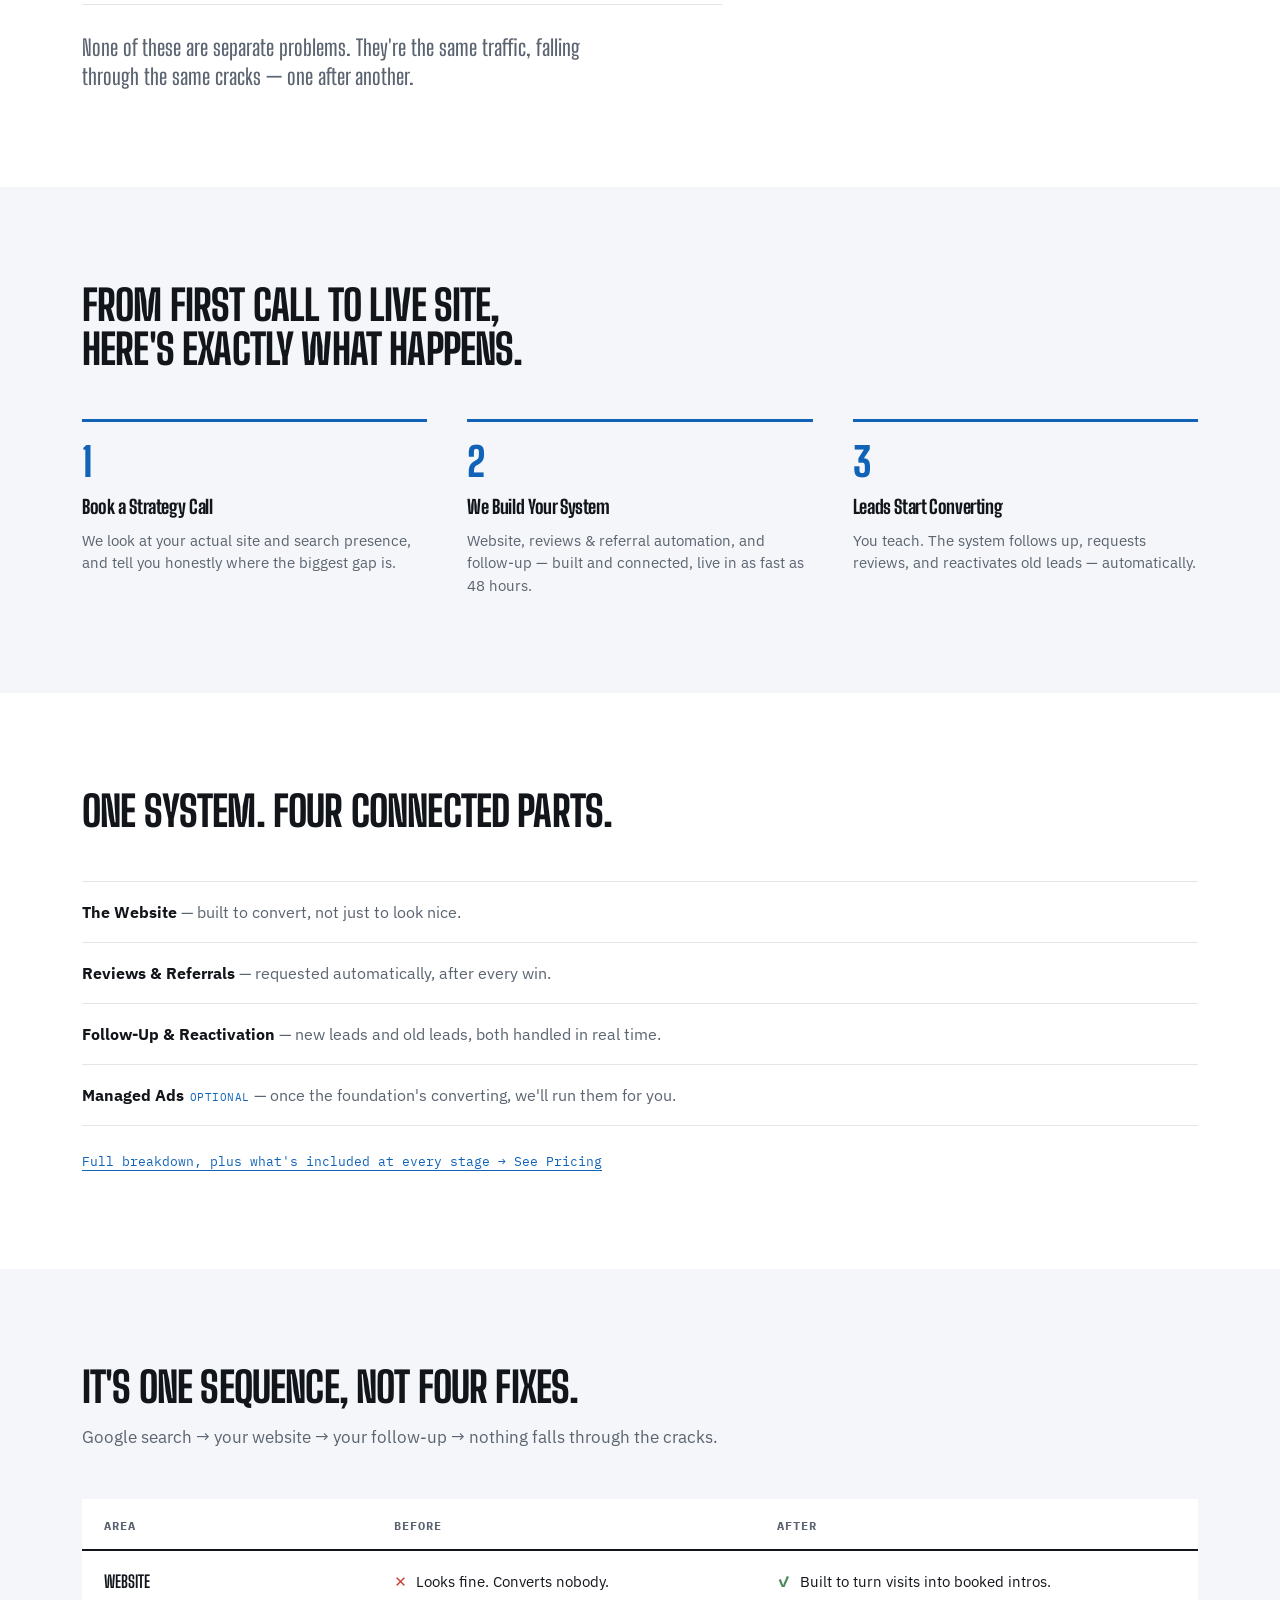
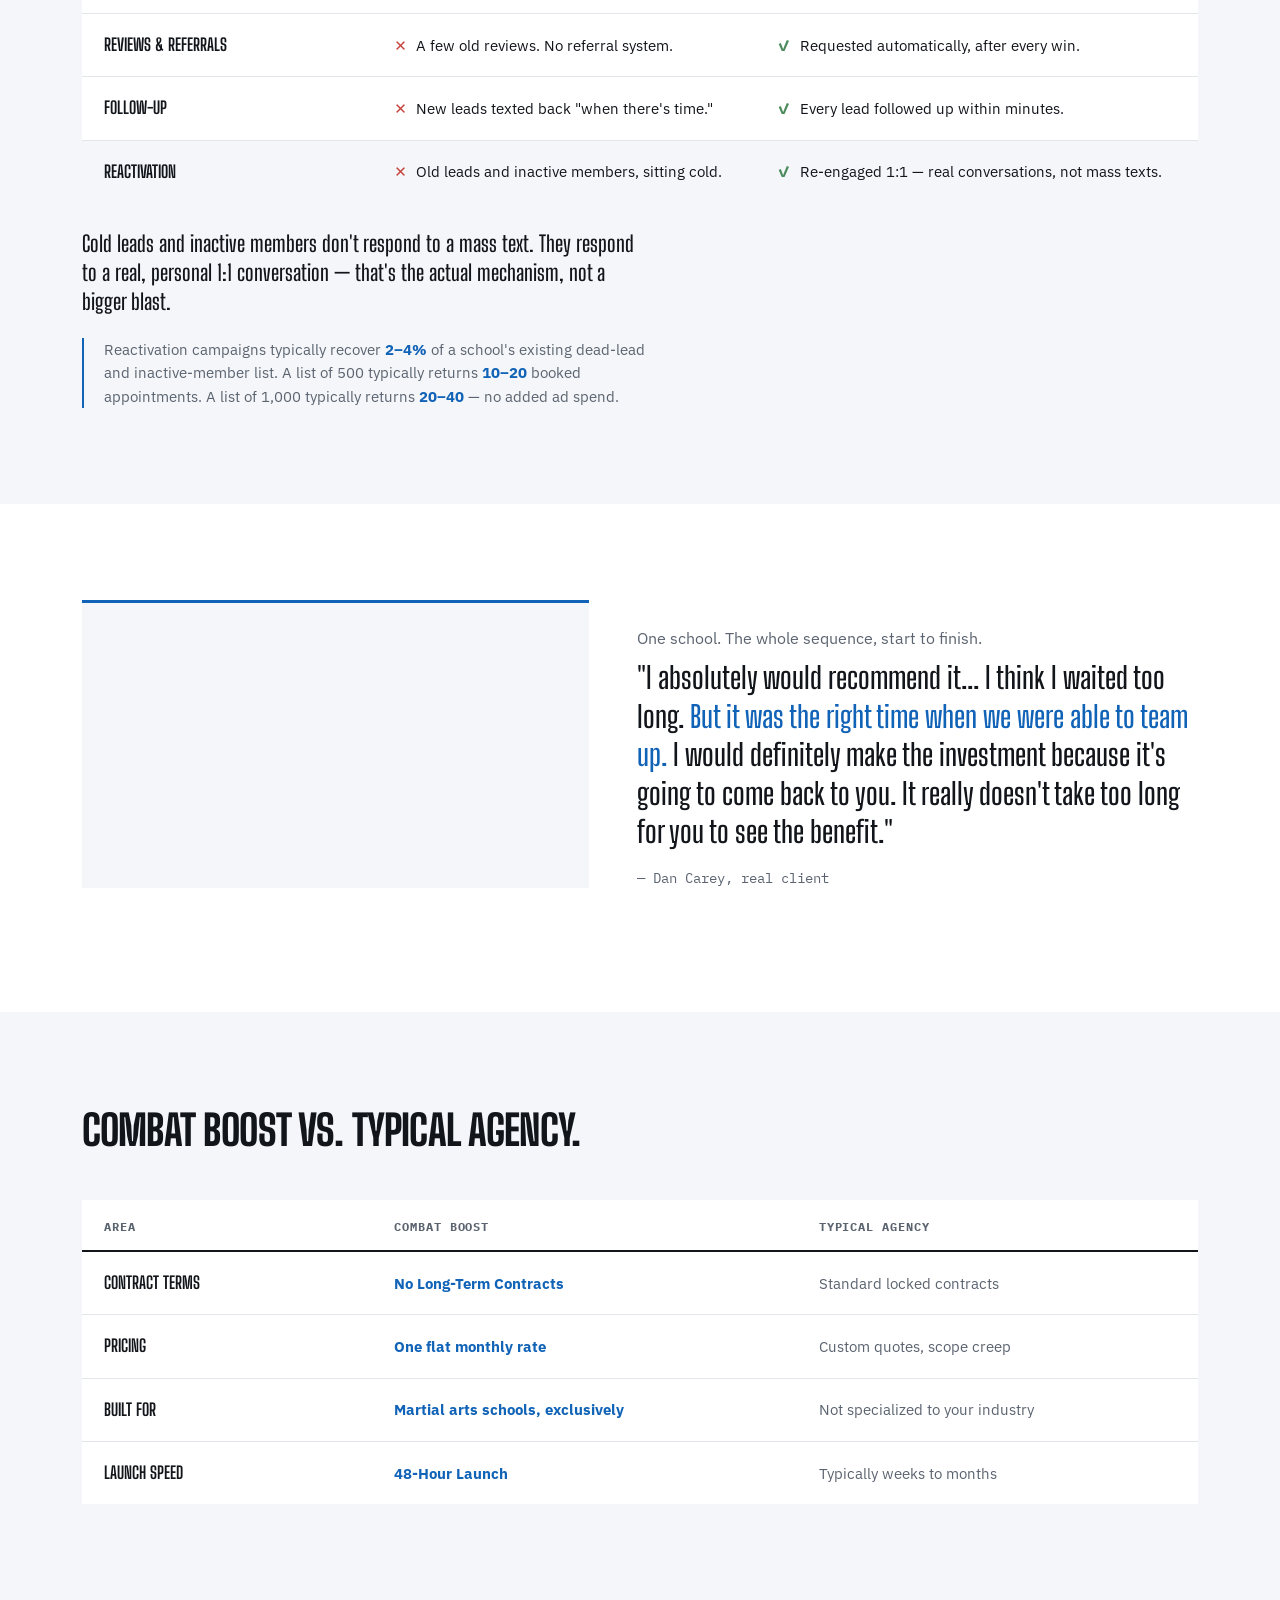
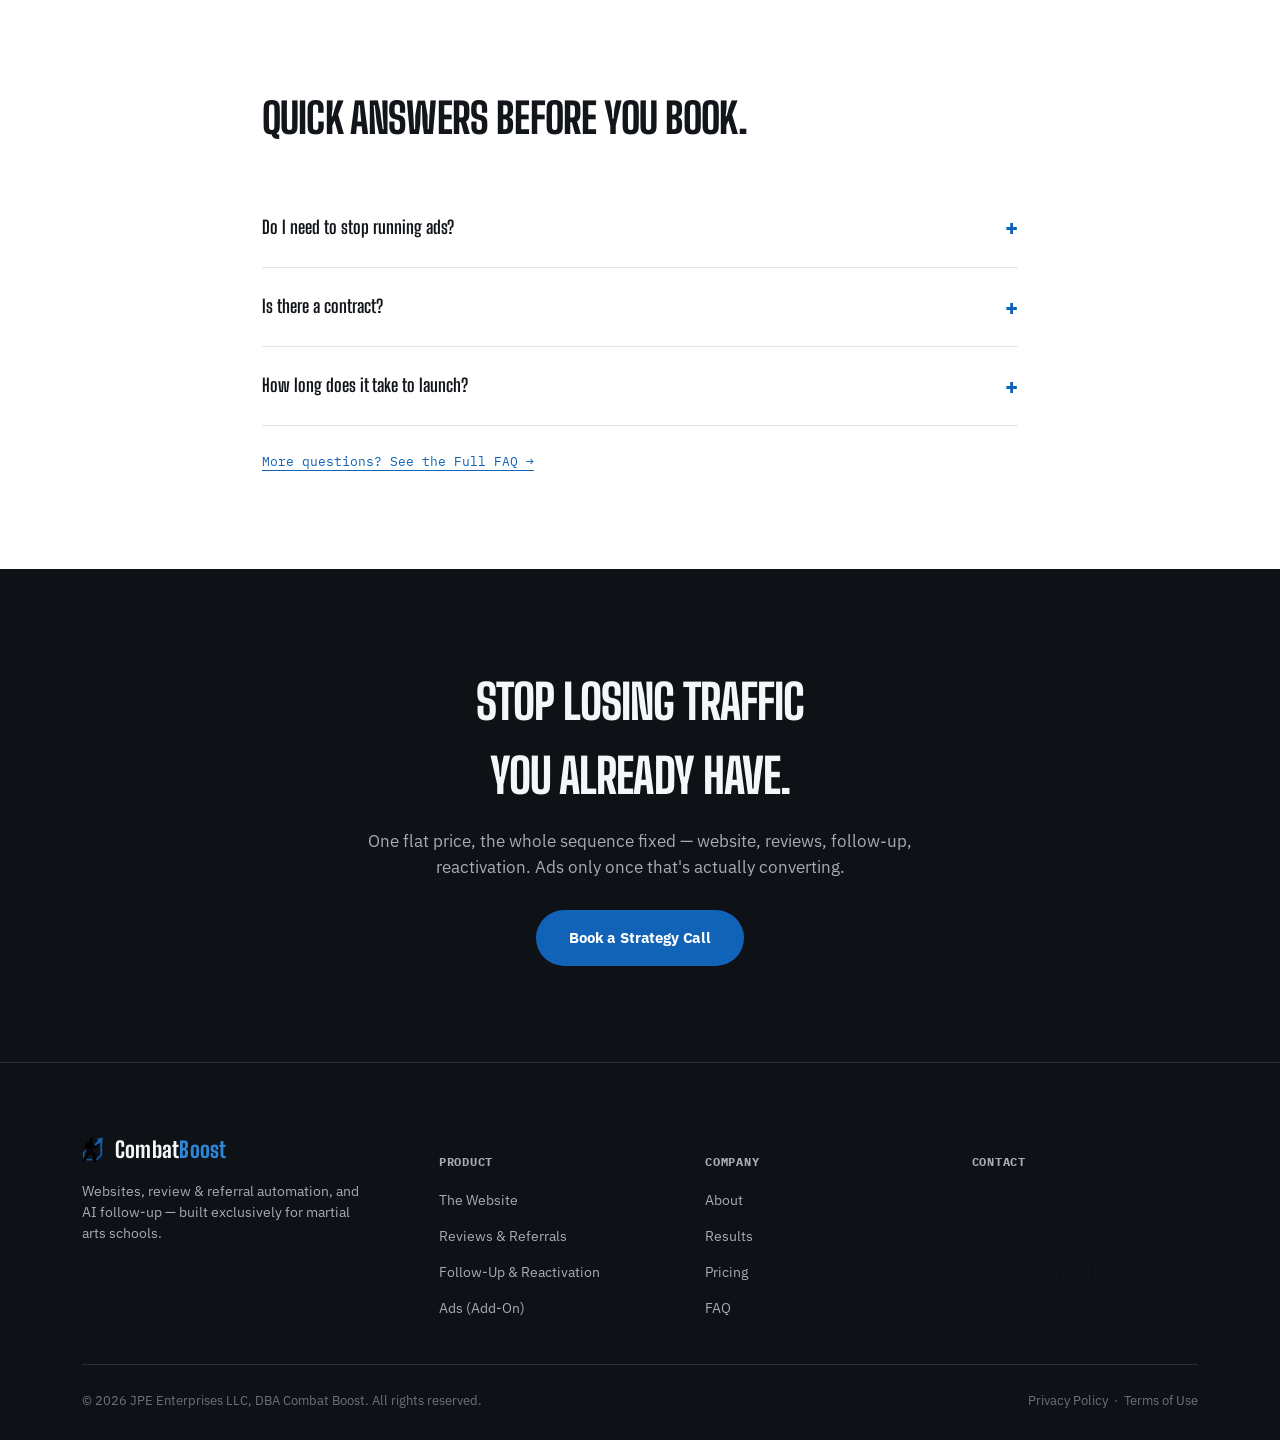
==== commit a97fa0c3: "White-primary + blue palette, real logo, homepage expands to 10 sections - PROJECT.md rewritten: ret" ====
--- a/index.html
+++ b/index.html
@@ -9,18 +9,15 @@
 
 <div class="concept-banner"><b>CONCEPT</b> — multi-page structure for internal review, built from the locked rebuild brief. Not the production site.</div>
 
-<div class="wrap">
-  <header>
+<header>
+  <div class="wrap header-inner">
     <a class="brand" href="/">
-      <svg width="34" height="34" viewBox="0 0 100 100" aria-hidden="true">
-        <path d="M50 6 L90 78 Q50 58 10 78 Z" fill="none" stroke="#C9972B" stroke-width="7" stroke-linejoin="round"/>
-        <circle cx="50" cy="30" r="9" fill="#C9972B"/>
-      </svg>
+      <img src="/assets/images/logo-mark.png" alt="" width="27" height="34" aria-hidden="true">
       <span class="brand-word">Combat<span>Boost</span></span>
     </a>
     <div class="header-actions">
       <nav class="main" id="main-nav">
-        <a class="btn btn-gold mobile-cta" href="/pricing/#call">Book a Strategy Call</a>
+        <a class="btn btn-primary mobile-cta" href="/pricing/#call">Book a Strategy Call</a>
       <a href="/" aria-current="page">Home</a>
       <a href="/#how-it-works">How It Works</a>
       <a href="/results/">Results</a>
@@ -28,24 +25,26 @@
       <a href="/faq/">FAQ</a>
       <a href="/about/">About</a>
       </nav>
-      <a class="btn btn-gold" href="/pricing/#call">Book a Strategy Call</a>
+      <a class="btn btn-primary" href="/pricing/#call">Book a Strategy Call</a>
       <button class="nav-toggle" id="nav-toggle" aria-label="Toggle menu" aria-expanded="false">
         <span></span><span></span><span></span>
       </button>
     </div>
-  </header>
-</div>
+  </div>
+</header>
 
 <section class="hero" id="top">
   <div class="wrap hero-content">
     <h1>You're Not Losing to Competitors.<br>You're Losing Traffic You <em>Already Have</em>.</h1>
     <p class="dek">People are already searching for a school like yours. Your website, your follow-up, or your old leads are letting them walk. Fix that before you spend a dollar on ads.</p>
     <div class="actions">
-      <a class="btn btn-gold" href="/pricing/#call">Book a Strategy Call</a>
-      <a class="btn btn-ghost-dark" href="#how-it-works">See How It Works</a>
+      <a class="btn btn-primary" href="/pricing/#call">Book a Strategy Call</a>
+      <a class="btn btn-ghost-light" href="#how-it-works">See How It Works</a>
     </div>
     <div class="proof-pills">
       <div class="proof-pill"><span class="pp-num">50+</span><span class="pp-txt">Schools Worked With</span></div>
+      <div class="proof-pill"><span class="pp-num">50,000+</span><span class="pp-txt">Lead Conversations</span></div>
+      <div class="proof-pill"><span class="pp-num">48-Hour</span><span class="pp-txt">Launch</span></div>
     </div>
   </div>
 </section>
@@ -64,6 +63,62 @@
   </div>
 </div>
 
+<section id="problem">
+  <div class="wrap">
+    <div class="section-head">
+      <h2>You Don't Have a Traffic Problem.<br>You Have a Conversion Problem.</h2>
+      <p>Here's what that actually looks like, day to day:</p>
+    </div>
+    <ul class="problem-list">
+      <li>A parent finds you on Google, opens your site on their phone, and leaves before it even loads.</li>
+      <li>You've got a school parents love, but only a handful of reviews to show for it.</li>
+      <li>A trial-class lead texts in at 9pm and doesn't hear back until you're free the next afternoon.</li>
+      <li>A member quits, and nobody ever reaches back out to see if they'd come back.</li>
+    </ul>
+    <p class="problem-closing">None of these are separate problems. They're the same traffic, falling through the same cracks — one after another.</p>
+  </div>
+</section>
+
+<section class="on-light" id="process">
+  <div class="wrap">
+    <div class="section-head">
+      <h2>From First Call to Live Site, Here's Exactly What Happens.</h2>
+    </div>
+    <div class="process-steps">
+      <div class="process-step">
+        <span class="process-num">1</span>
+        <h3>Book a Strategy Call</h3>
+        <p>We look at your actual site and search presence, and tell you honestly where the biggest gap is.</p>
+      </div>
+      <div class="process-step">
+        <span class="process-num">2</span>
+        <h3>We Build Your System</h3>
+        <p>Website, reviews &amp; referral automation, and follow-up — built and connected, live in as fast as 48 hours.</p>
+      </div>
+      <div class="process-step">
+        <span class="process-num">3</span>
+        <h3>Leads Start Converting</h3>
+        <p>You teach. The system follows up, requests reviews, and reactivates old leads — automatically.</p>
+      </div>
+    </div>
+  </div>
+</section>
+
+<section id="whats-included">
+  <div class="wrap">
+    <div class="section-head">
+      <h2>One System. Four Connected Parts.</h2>
+    </div>
+    <div class="included-teaser">
+      <div class="included-teaser-item"><b>The Website</b> — built to convert, not just to look nice.</div>
+      <div class="included-teaser-item"><b>Reviews &amp; Referrals</b> — requested automatically, after every win.</div>
+      <div class="included-teaser-item"><b>Follow-Up &amp; Reactivation</b> — new leads and old leads, both handled in real time.</div>
+      <div class="included-teaser-item"><b>Managed Ads</b> <i>Optional</i> — once the foundation's converting, we'll run them for you.</div>
+    </div>
+    <p class="included-teaser-link"><a href="/pricing/">Full breakdown, plus what's included at every stage &rarr; See Pricing</a></p>
+  </div>
+</section>
+
 <section class="on-light" id="how-it-works">
   <div class="wrap">
     <div class="section-head">
@@ -125,12 +180,70 @@
   </div>
 </section>
 
+<section class="on-light" id="comparison">
+  <div class="wrap">
+    <div class="section-head">
+      <h2>Combat Boost vs. Typical Agency.</h2>
+    </div>
+    <div class="tableWrap">
+      <table class="baTable">
+        <thead>
+          <tr><th>Area</th><th>Combat Boost</th><th>Typical Agency</th></tr>
+        </thead>
+        <tbody>
+          <tr>
+            <td>Contract Terms</td>
+            <td class="cmp-us">No Long-Term Contracts</td>
+            <td class="cmp-them">Standard locked contracts</td>
+          </tr>
+          <tr>
+            <td>Pricing</td>
+            <td class="cmp-us">One flat monthly rate</td>
+            <td class="cmp-them">Custom quotes, scope creep</td>
+          </tr>
+          <tr>
+            <td>Built For</td>
+            <td class="cmp-us">Martial arts schools, exclusively</td>
+            <td class="cmp-them">Not specialized to your industry</td>
+          </tr>
+          <tr>
+            <td>Launch Speed</td>
+            <td class="cmp-us">48-Hour Launch</td>
+            <td class="cmp-them">Typically weeks to months</td>
+          </tr>
+        </tbody>
+      </table>
+    </div>
+  </div>
+</section>
+
+<section id="faq-summary">
+  <div class="wrap" style="max-width:820px">
+    <div class="section-head">
+      <h2>Quick Answers Before You Book.</h2>
+    </div>
+    <details class="faq-item">
+      <summary>Do I need to stop running ads?</summary>
+      <p>No — sequencing, not opposition. Fix the foundation first, then ads go further.</p>
+    </details>
+    <details class="faq-item">
+      <summary>Is there a contract?</summary>
+      <p>No long-term contracts.</p>
+    </details>
+    <details class="faq-item">
+      <summary>How long does it take to launch?</summary>
+      <p>As fast as 48 hours from kickoff.</p>
+    </details>
+    <p class="included-teaser-link"><a href="/faq/">More questions? See the Full FAQ &rarr;</a></p>
+  </div>
+</section>
+
 <section class="closing" id="cta">
   <div class="wrap">
     <h2>Stop Losing Traffic<br>You Already Have.</h2>
     <p>One flat price, the whole sequence fixed — website, reviews, follow-up, reactivation. Ads only once that's actually converting.</p>
     <div class="actions" style="justify-content:center; display:flex; gap:14px; flex-wrap:wrap">
-      <a class="btn btn-gold" href="/pricing/#call">Book a Strategy Call</a>
+      <a class="btn btn-primary" href="/pricing/#call">Book a Strategy Call</a>
     </div>
   </div>
 </section>
@@ -146,10 +259,7 @@
     <div class="foot-grid">
       <div class="foot-about">
         <div class="brand" style="margin-bottom:4px">
-          <svg width="26" height="26" viewBox="0 0 100 100" aria-hidden="true">
-        <path d="M50 6 L90 78 Q50 58 10 78 Z" fill="none" stroke="#C9972B" stroke-width="8" stroke-linejoin="round"/>
-        <circle cx="50" cy="30" r="9" fill="#C9972B"/>
-      </svg>
+          <img src="/assets/images/logo-mark.png" alt="" width="21" height="26" aria-hidden="true">
           <span class="brand-word">Combat<span>Boost</span></span>
         </div>
         <p>Websites, review &amp; referral automation, and AI follow-up — built exclusively for martial arts schools.</p>
--- a/assets/styles.css
+++ b/assets/styles.css
@@ -1,25 +1,42 @@
 :root{
-  --ink:        #15130F;
-  --ink-2:      #1D1912;
-  --ink-3:      #2B2418;
-  --line-dark:  #362F21;
-  --gold:       #C9972B;
-  --gold-bright:#E8B94E;
-  --clay:       #A5432E;
-  --good:       #6B8F5A;
-  --cream:      #F4EFE4;
-  --cream-2:    #EBE2CC;
-  --line-light: #DCD1B4;
-  --tx-dark:      #F4EFE4;
-  --tx-dark-soft: #B7AFA0;
-  --tx-light:      #17140F;
-  --tx-light-soft: #5C5648;
-  color-scheme: dark;
-  background:var(--ink);
+  /* Dark contrast bands only — nav, logo trust-bar, footer, the one
+     deliberate dark closing-CTA section. White/light is the dominant
+     background everywhere else (see PROJECT.md's color-system history
+     note: retired the earlier near-black-default+gold palette in favor
+     of this, to match the real combatboost.ai brand). */
+  --ink:        #0E1116;
+  --ink-2:      #171B21;
+  --ink-3:      #20252D;
+  --line-dark:  #2B313B;
+
+  /* Primary light system — the default everywhere outside the dark bands */
+  --paper:      #FFFFFF;
+  --paper-2:    #F4F6F9;
+  --line-light: #E2E6EB;
+
+  /* Accent — sampled directly from the real logo asset. No gold/amber,
+     no purple/violet, ever. */
+  --blue:        #1163B7;
+  --blue-bright: #2E86D6;
+  --blue-deep:   #0C4A8A;
+
+  /* Semantic (separate from the brand accent — before/after marks only) */
+  --good: #4C8B5B;
+  --bad:  #C6433B;
+
+  /* Text — dark pair is the default (light bg everywhere); light pair is
+     used only inside the dark bands. */
+  --tx-dark:       #12151A;
+  --tx-dark-soft:  #5B6470;
+  --tx-light:      #F4F6F8;
+  --tx-light-soft: #A6ACB5;
+
+  color-scheme: light;
+  background:var(--paper);
 }
 *{box-sizing:border-box}
 html{scroll-behavior:smooth}
-body{margin:0; background:var(--ink); font-family:"IBM Plex Sans",system-ui,sans-serif; color:var(--tx-dark); line-height:1.55}
+body{margin:0; background:var(--paper); font-family:"IBM Plex Sans",system-ui,sans-serif; color:var(--tx-dark); line-height:1.55}
 /* Negative tracking on every uppercase headline — tighter as size grows,
    found on Academy Blast (~-0.6px at 20px scaling to ~-2px at 65px, a
    near-constant -3% em ratio). We use a slightly gentler -2% em since Big
@@ -39,55 +56,64 @@
 .btn{
   display:inline-flex; align-items:center; gap:8px; font-family:"IBM Plex Sans"; font-weight:700;
   font-size:15px; letter-spacing:-.01em; padding:15px 32px; border-radius:999px; cursor:pointer; border:1px solid transparent;
-  text-decoration:none; transition:transform .15s ease, opacity .15s ease;
+  text-decoration:none; transition:transform .15s ease, opacity .15s ease, background-color .15s ease;
 }
 .btn:hover{transform:translateY(-1px)}
-.btn-gold{background:var(--gold); color:var(--ink)}
-.btn-gold:hover{background:var(--gold-bright)}
-.btn-ghost-dark{border-color:var(--line-dark); color:var(--tx-dark)}
-.btn-ghost-dark:hover{border-color:var(--gold)}
-.btn-ghost-light{border-color:var(--tx-light); color:var(--tx-light)}
+.btn-primary{background:var(--blue); color:#fff}
+.btn-primary:hover{background:var(--blue-deep)}
+/* On-light system already; both ghost variants exist for the two
+   contexts they actually get used in: dark bands (nav/closing/footer)
+   and light content (hero, most sections). */
+.btn-ghost-dark{border-color:rgba(244,246,248,.3); color:var(--tx-light)}
+.btn-ghost-dark:hover{border-color:var(--blue-bright); color:var(--blue-bright)}
+.btn-ghost-light{border-color:var(--line-light); color:var(--tx-dark)}
+.btn-ghost-light:hover{border-color:var(--blue); color:var(--blue)}
 .lede{font-size:15.5px; color:var(--tx-dark-soft); max-width:56ch; margin-bottom:10px}
-.on-light .lede, .on-light2 .lede{color:var(--tx-light-soft)}
 section{padding:96px 0}
 @media (max-width:640px){ section{padding:64px 0} }
 .section-head{max-width:640px; margin-bottom:48px}
 .section-head h2{font-size:clamp(28px,3.6vw,42px); line-height:1.05}
-.section-head p{margin-top:16px; font-size:16.5px}
-.on-light{background:var(--cream); color:var(--tx-light)}
-.on-light2{background:var(--cream-2); color:var(--tx-light)}
+.section-head p{margin-top:16px; font-size:16.5px; color:var(--tx-dark-soft)}
+/* Alternate light shade for section-rhythm — same role Academy Blast's
+   own alternating white/off-white-grey sections play. No text-color flip
+   needed anymore since dark-on-light is already the sitewide default. */
+.on-light{background:var(--paper-2)}
+.on-light2{background:var(--paper-2)}
 
 /* ---------- concept banner ---------- */
 .concept-banner{
-  background:var(--ink-3); color:var(--tx-dark-soft); font-family:"IBM Plex Mono",monospace;
+  background:var(--ink-3); color:var(--tx-light-soft); font-family:"IBM Plex Mono",monospace;
   font-size:12px; text-align:center; padding:9px 14px; letter-spacing:.03em;
 }
-.concept-banner b{color:var(--gold)}
+.concept-banner b{color:var(--blue-bright)}
 
 /* ---------- header ---------- */
-header{
-  display:flex; align-items:center; justify-content:space-between; padding:20px 0;
-  border-bottom:1px solid var(--line-dark);
-}
+/* Dark contrast band, full-bleed — header itself carries the background
+   so it spans edge-to-edge; .header-inner reuses .wrap to center content. */
+header{background:var(--ink)}
+.header-inner{
+  display:flex; align-items:center; justify-content:space-between; padding:20px 32px;
+}
+@media (max-width:640px){ .header-inner{padding:20px} }
 .brand{display:flex; align-items:center; gap:12px; text-decoration:none}
-.brand-word{font-family:"Big Shoulders Display"; font-weight:800; font-size:22px; letter-spacing:.01em; color:var(--tx-dark)}
-.brand-word span{color:var(--gold)}
+.brand-word{font-family:"Big Shoulders Display"; font-weight:800; font-size:22px; letter-spacing:.01em; color:var(--tx-light)}
+.brand-word span{color:var(--blue-bright)}
 .header-actions{display:flex; align-items:center; gap:18px}
 nav.main{display:flex; align-items:center; gap:34px; font-size:14.5px; font-weight:500}
-nav.main a{text-decoration:none; color:var(--tx-dark-soft)}
-nav.main a:hover, nav.main a[aria-current="page"]{color:var(--tx-dark)}
-nav.main a[aria-current="page"]{color:var(--gold-bright)}
+nav.main a{text-decoration:none; color:var(--tx-light-soft)}
+nav.main a:hover, nav.main a[aria-current="page"]{color:var(--tx-light)}
+nav.main a[aria-current="page"]{color:var(--blue-bright)}
 .nav-toggle{
   display:none; flex-direction:column; justify-content:center; gap:5px; width:34px; height:34px;
   background:none; border:none; cursor:pointer; padding:0;
 }
-.nav-toggle span{width:100%; height:2px; background:var(--tx-dark); display:block}
+.nav-toggle span{width:100%; height:2px; background:var(--tx-light); display:block}
 .mobile-cta{display:none}
 @media (max-width:640px){
   /* The persistent header CTA collides with the wordmark below ~640px —
      hide it there and surface the same CTA as the first item inside the
      mobile nav panel instead, so it's still one tap away, every page. */
-  .header-actions > a.btn-gold{display:none}
+  .header-actions > a.btn-primary{display:none}
   .mobile-cta{
     display:block; text-align:center; margin-bottom:14px; width:100%;
     order:-1;
@@ -103,7 +129,7 @@
   nav.main a{padding:12px 0; width:100%; border-bottom:1px solid var(--line-dark)}
   nav.main a:last-child{border-bottom:none}
   .nav-toggle{display:flex}
-  header{position:relative}
+  .header-inner{position:relative}
 }
 
 /* ---------- interior page hero (dedicated pages, not the homepage) ---------- */
@@ -112,91 +138,142 @@
   font-family:"IBM Plex Mono"; font-size:12.5px; color:var(--tx-dark-soft); text-decoration:none;
   display:inline-flex; align-items:center; gap:6px; margin-bottom:20px;
 }
-.crumb:hover{color:var(--gold-bright)}
+.crumb:hover{color:var(--blue)}
 .page-hero h1{font-size:clamp(32px,4.6vw,52px); line-height:1.02; margin-bottom:16px}
 .page-hero .dek{font-size:17px; color:var(--tx-dark-soft); max-width:60ch}
 
-/* ---------- plain-text included list (pricing) — no icon boxes ---------- */
+/* ---------- included list (pricing) — icon + label per row ---------- */
+/* Icon treatment adapted from NextKick's feature-grid component (real
+   extraction: 40px circle, 10%-opacity brand-tint fill, 20px line icon,
+   transition-colors only — no border, no shadow, no lift). The circle is
+   a deliberate radius exception alongside buttons (small round icon/
+   avatar badges, same logic as Academy Blast's own round pill-avatar),
+   not a card — the row itself keeps 0px radius, no border, no shadow. */
 .included-list{border-top:1px solid var(--line-light)}
 .included-item{
   display:grid; grid-template-columns:200px 1fr; gap:24px; padding:26px 0; border-bottom:1px solid var(--line-light);
 }
 @media (max-width:700px){ .included-item{grid-template-columns:1fr; gap:6px} }
-.included-item h3{font-size:18px; text-transform:none; color:var(--tx-light)}
-.included-item p{font-size:14.5px; color:var(--tx-light-soft); margin-top:6px}
-.included-item .tag-optional{font-family:"IBM Plex Mono"; font-size:11px; color:var(--clay); text-transform:uppercase}
+.included-icon-row{display:flex; align-items:center; gap:14px}
+.included-icon{
+  width:40px; height:40px; border-radius:50%; flex-shrink:0;
+  display:flex; align-items:center; justify-content:center;
+  background:rgba(17,99,183,.1); transition:background-color .15s ease;
+}
+.included-item:hover .included-icon{background:rgba(17,99,183,.18)}
+.included-icon svg{width:20px; height:20px; color:var(--blue)}
+.included-item h3{font-size:18px; text-transform:none; color:var(--tx-dark)}
+.included-item p{font-size:14.5px; color:var(--tx-dark-soft); margin-top:6px}
+.included-item .tag-optional{font-family:"IBM Plex Mono"; font-size:11px; color:var(--blue); text-transform:uppercase}
 
 /* ---------- case-study index: story rows, not a card grid ---------- */
 .story-row{
-  display:grid; grid-template-columns:280px 1fr; gap:36px; padding:36px 0; border-bottom:1px solid var(--line-dark);
+  display:grid; grid-template-columns:280px 1fr; gap:36px; padding:36px 0; border-bottom:1px solid var(--line-light);
   align-items:center;
 }
 .story-row:first-child{padding-top:0}
 @media (max-width:760px){ .story-row{grid-template-columns:1fr} }
-.story-shot{width:100%; aspect-ratio:16/11; object-fit:cover; object-position:top; border-top:3px solid var(--gold)}
+.story-shot{width:100%; aspect-ratio:16/11; object-fit:cover; object-position:top; border-top:3px solid var(--blue)}
 .story-noshot{
-  width:100%; aspect-ratio:16/11; background:var(--ink-2); border-top:3px solid var(--gold);
+  width:100%; aspect-ratio:16/11; background:var(--paper-2); border-top:3px solid var(--blue);
   display:flex; align-items:center; justify-content:center; font-family:"IBM Plex Mono"; font-size:12px; color:var(--tx-dark-soft); text-align:center; padding:20px;
 }
-.story-tag{display:block; font-family:"IBM Plex Mono"; font-size:11px; letter-spacing:.05em; color:var(--gold-bright); text-transform:uppercase}
+.story-tag{display:block; font-family:"IBM Plex Mono"; font-size:11px; letter-spacing:.05em; color:var(--blue); text-transform:uppercase}
 .story-row h3{font-size:22px; margin-top:8px; text-transform:none}
 .story-row p{font-size:14.5px; color:var(--tx-dark-soft); margin-top:10px; max-width:56ch}
-.story-link{font-family:"IBM Plex Mono"; font-size:12.5px; color:var(--gold-bright); text-decoration:none; margin-top:14px; display:inline-block; border-bottom:1px solid var(--gold-bright)}
+.story-link{font-family:"IBM Plex Mono"; font-size:12.5px; color:var(--blue); text-decoration:none; margin-top:14px; display:inline-block; border-bottom:1px solid var(--blue)}
 
 /* ---------- individual case-study detail page ---------- */
 .story-quote{
-  border-left:2px solid var(--gold); padding-left:24px; margin:28px 0;
+  border-left:2px solid var(--blue); padding-left:24px; margin:28px 0;
   font-family:"Big Shoulders Display"; font-weight:600; font-size:clamp(19px,2.2vw,24px); line-height:1.32; text-transform:none;
   color:var(--tx-dark);
 }
 
 /* ---------- hero ---------- */
-/* No photo — very little real client/school photography exists, and a
-   faded-photo treatment (Academy Blast's own trick) only reads as
-   restraint on their all-neutral palette, not ours. The stat-pill row
-   below carries the hero's visual weight instead. Asymmetric top/bottom
-   padding mirrors Academy Blast's real hero rhythm (heavier top, lighter
-   bottom) rather than the centered padding used on interior page-heroes. */
-.hero{background:var(--ink); padding:0}
+/* Light, not dark — white/light is now the site's default background;
+   near-black is reserved for the nav/logo-strip/footer/closing bands
+   only. No photo — very little real client/school photography exists,
+   so the stat-pill row carries the hero's visual weight instead.
+   Asymmetric top/bottom padding mirrors Academy Blast's real hero rhythm
+   (heavier top, lighter bottom). */
+.hero{background:var(--paper); padding:0}
 .hero-content{padding:104px 0 84px; max-width:720px}
 @media (max-width:760px){
   .hero-content{padding:76px 0 56px}
 }
-.hero h1{font-size:clamp(36px,5.6vw,64px); line-height:1.02; margin:0 0 22px}
-.hero h1 em{font-style:normal; color:var(--gold-bright)}
+.hero h1{font-size:clamp(36px,5.6vw,64px); line-height:1.02; margin:0 0 22px; color:var(--tx-dark)}
+.hero h1 em{font-style:normal; color:var(--blue)}
 .hero .dek{font-size:18px; color:var(--tx-dark-soft); max-width:52ch; margin-bottom:34px}
 .hero .actions{display:flex; gap:14px; flex-wrap:wrap; margin-bottom:36px}
-.hero .btn-ghost-dark{border-color:rgba(244,239,228,.4)}
 
 /* Proof pills carry the hero's visual weight in place of a photo. Pill
    shape (20px radius, not fully round — matches the reference site's
    actual pill-capsule radius) and the one soft shadow used anywhere on
-   the site both live here, deliberately reserved to this one component. */
+   the site both live here, deliberately reserved to this one component.
+   Now on a light hero: subtle dark-tinted glass instead of the old
+   light-tinted-on-dark treatment, same restraint. */
 .proof-pills{display:flex; gap:12px; flex-wrap:wrap}
 .proof-pill{
   display:inline-flex; align-items:baseline; gap:9px;
-  background:rgba(244,239,228,.08); border:1px solid rgba(244,239,228,.22);
+  background:var(--paper-2); border:1px solid var(--line-light);
   border-radius:20px; padding:14px 22px;
-  box-shadow:inset 0 1px 0 rgba(244,239,228,.06), 0 10px 26px rgba(0,0,0,.35);
-}
-.pp-num{font-family:"Big Shoulders Display"; font-weight:800; font-size:21px; color:var(--gold-bright)}
+  box-shadow:0 1px 2px rgba(16,24,32,.04), 0 10px 26px rgba(16,24,32,.08);
+}
+.pp-num{font-family:"Big Shoulders Display"; font-weight:800; font-size:21px; color:var(--blue)}
 .pp-txt{font-size:13.5px; color:var(--tx-dark); font-weight:500}
 
+/* ---------- problem section ---------- */
+/* Concrete, observable symptoms — not abstract complaints (Academy
+   Blast's own problem-framing pattern). Small dash-marker reuses the
+   same line-marker device already established on .ba-label .tag, rather
+   than introducing a new icon or bullet style. */
+.problem-list{list-style:none; margin:8px 0 0; padding:0; border-top:1px solid var(--line-light)}
+.problem-list li{
+  padding:20px 0 20px 26px; border-bottom:1px solid var(--line-light); position:relative;
+  font-size:16px; color:var(--tx-dark); max-width:64ch;
+}
+.problem-list li::before{content:""; position:absolute; left:0; top:29px; width:12px; height:2px; background:var(--blue)}
+.problem-closing{
+  margin-top:28px; font-family:"Big Shoulders Display"; font-weight:600; text-transform:none;
+  font-size:clamp(18px,2.1vw,22px); line-height:1.32; color:var(--tx-dark-soft); max-width:62ch;
+}
+
+/* ---------- 3-step process ---------- */
+/* A chronological onboarding sequence, not a parallel-pillar product
+   diagram (the thing the site explicitly avoided in an earlier round) —
+   numbering is genuine here since order is the actual point. Plain
+   typography, no icon boxes. */
+.process-steps{display:grid; grid-template-columns:repeat(3,1fr); gap:40px; margin-top:8px}
+@media (max-width:860px){ .process-steps{grid-template-columns:1fr; gap:32px} }
+.process-step{border-top:3px solid var(--blue); padding-top:20px}
+.process-num{font-family:"Big Shoulders Display"; font-weight:800; font-size:40px; line-height:1; color:var(--blue); display:block; margin-bottom:10px}
+.process-step h3{font-size:19px; text-transform:none; margin-bottom:8px; color:var(--tx-dark)}
+.process-step p{font-size:14.5px; color:var(--tx-dark-soft)}
+
+/* ---------- what's included (homepage teaser — full detail on
+   /pricing; this stays short on purpose, not a duplicate) ---------- */
+.included-teaser{border-top:1px solid var(--line-light); margin-top:8px}
+.included-teaser-item{padding:18px 0; border-bottom:1px solid var(--line-light); font-size:15.5px; color:var(--tx-dark-soft)}
+.included-teaser-item b{color:var(--tx-dark); font-weight:700}
+.included-teaser-item i{font-style:normal; color:var(--blue); font-size:11px; font-family:"IBM Plex Mono"; text-transform:uppercase; letter-spacing:.04em; margin-left:2px}
+.included-teaser-link{margin-top:22px}
+.included-teaser-link a{font-family:"IBM Plex Mono"; font-size:13px; color:var(--blue); text-decoration:none; border-bottom:1px solid var(--blue)}
+
 /* Real before/after — an actual client's old site next to the actual
-   Combat Boost rebuild, in a plain browser-chrome frame. Replaces the
-   floating-stat-card cluster that read as generic AI-page-builder filler. */
+   Combat Boost rebuild, in a plain browser-chrome frame. */
 .ba-compare{position:relative}
 .ba-frame{
-  background:var(--ink-2); border:1px solid var(--line-dark); border-radius:6px; overflow:hidden;
+  background:var(--paper-2); border:1px solid var(--line-light); border-radius:6px; overflow:hidden;
 }
 .ba-chrome{
-  display:flex; align-items:center; gap:8px; padding:9px 12px; background:var(--ink-3);
-  border-bottom:1px solid var(--line-dark);
-}
-.ba-dot{width:8px; height:8px; border-radius:50%; background:#4a4130}
+  display:flex; align-items:center; gap:8px; padding:9px 12px; background:var(--paper);
+  border-bottom:1px solid var(--line-light);
+}
+.ba-dot{width:8px; height:8px; border-radius:50%; background:var(--line-light)}
 .ba-url{
   font-family:"IBM Plex Mono"; font-size:10.5px; color:var(--tx-dark-soft); margin-left:6px;
-  background:var(--ink); padding:2px 10px; border-radius:3px; flex:1; white-space:nowrap; overflow:hidden; text-overflow:ellipsis;
+  background:var(--paper-2); padding:2px 10px; border-radius:3px; flex:1; white-space:nowrap; overflow:hidden; text-overflow:ellipsis;
 }
 .ba-frame img{width:100%; display:block}
 .ba-label{
@@ -204,24 +281,25 @@
   margin-bottom:9px; display:flex; align-items:center; gap:8px;
 }
 .ba-label.before{color:var(--tx-dark-soft)}
-.ba-label.after{color:var(--clay)}
+.ba-label.after{color:var(--blue)}
 .ba-label .tag{width:16px; height:2px; background:currentColor; display:inline-block}
 .ba-after{margin-top:22px; margin-left:38px; position:relative; z-index:1}
-.ba-after .ba-frame{border-color:var(--gold); box-shadow:0 22px 50px rgba(0,0,0,.3)}
-.ba-cap{margin-top:14px; font-size:12.5px; color:var(--tx-light-soft); font-family:"IBM Plex Mono"}
-.ba-cap a{color:var(--clay)}
+.ba-after .ba-frame{border-color:var(--blue)}
+.ba-cap{margin-top:14px; font-size:12.5px; color:var(--tx-dark-soft); font-family:"IBM Plex Mono"}
+.ba-cap a{color:var(--blue)}
 @media (max-width:920px){
   .ba-after{margin-left:0; margin-top:16px}
 }
 
-/* ---------- proof strip ---------- */
-.proof{background:var(--ink-2); border-top:1px solid var(--line-dark); border-bottom:1px solid var(--line-dark)}
+/* ---------- logo trust bar ---------- */
+/* Dark contrast band — full-bleed, tight padding. */
+.proof{background:var(--ink); border-top:1px solid var(--line-dark); border-bottom:1px solid var(--line-dark)}
 .proof-inner{padding:40px 0; display:flex; align-items:center; gap:40px; flex-wrap:wrap; justify-content:space-between}
-.proof-lede{font-family:"IBM Plex Mono"; font-size:13px; color:var(--tx-dark-soft); white-space:nowrap; display:flex; align-items:baseline; gap:10px}
-.proof-lede b{font-family:"Big Shoulders Display"; font-weight:800; font-size:30px; color:var(--gold-bright)}
+.proof-lede{font-family:"IBM Plex Mono"; font-size:13px; color:var(--tx-light-soft); white-space:nowrap; display:flex; align-items:baseline; gap:10px}
+.proof-lede b{font-family:"Big Shoulders Display"; font-weight:800; font-size:30px; color:var(--blue-bright)}
 .logo-row{display:flex; gap:38px; flex-wrap:wrap; align-items:center}
-.logo-word{font-family:"Big Shoulders Display"; font-weight:700; font-size:16.5px; color:var(--tx-dark-soft); letter-spacing:.01em; text-transform:uppercase; white-space:nowrap}
-.logo-word small{display:block; font-family:"IBM Plex Mono"; font-size:9.5px; letter-spacing:.04em; color:#6b6455; text-transform:none; margin-top:1px}
+.logo-word{font-family:"Big Shoulders Display"; font-weight:700; font-size:16.5px; color:var(--tx-light-soft); letter-spacing:.01em; text-transform:uppercase; white-space:nowrap}
+.logo-word small{display:block; font-family:"IBM Plex Mono"; font-size:9.5px; letter-spacing:.04em; color:#767C86; text-transform:none; margin-top:1px}
 
 /* ---------- quote banner ---------- */
 .quote-banner{text-align:center}
@@ -229,96 +307,106 @@
   font-family:"Big Shoulders Display"; font-weight:600; text-transform:none; letter-spacing:0;
   font-size:clamp(22px,3vw,32px); max-width:900px; margin:0 auto 20px; line-height:1.25; color:var(--tx-dark);
 }
-.quote-banner .q::before{content:"“"; color:var(--gold)}
-.quote-banner .q::after{content:"”"; color:var(--gold)}
+.quote-banner .q::before{content:"“"; color:var(--blue)}
+.quote-banner .q::after{content:"”"; color:var(--blue)}
 .quote-banner .attr{font-family:"IBM Plex Mono"; font-size:13px; color:var(--tx-dark-soft)}
-.quote-banner .attr b{color:var(--gold-bright)}
+.quote-banner .attr b{color:var(--blue)}
 
 /* ---------- before/after table ---------- */
-/* No radius here — rounding is reserved to buttons and the proof-pill
-   component only, per the reference site's discipline. */
-.baTable{width:100%; min-width:560px; border-collapse:collapse; background:var(--cream); overflow:hidden; border-radius:0}
+/* No radius here — rounding is reserved to buttons, the proof-pill, and
+   small icon badges only, per the locked discipline. */
+.baTable{width:100%; min-width:560px; border-collapse:collapse; background:var(--paper); overflow:hidden; border-radius:0}
 .baTable th, .baTable td{padding:18px 22px; text-align:left; border-bottom:1px solid var(--line-light); font-size:15px}
 .baTable thead th{
   font-family:"IBM Plex Mono"; font-size:11.5px; letter-spacing:.08em; text-transform:uppercase;
-  color:var(--tx-light-soft); border-bottom:2px solid var(--tx-light); padding-bottom:14px;
+  color:var(--tx-dark-soft); border-bottom:2px solid var(--tx-dark); padding-bottom:14px;
 }
 .baTable td:first-child{font-family:"Big Shoulders Display"; font-weight:700; font-size:17px; text-transform:uppercase; width:26%}
 .baTable tr:last-child td{border-bottom:none}
 .mark{display:inline-flex; align-items:center; gap:9px}
-.mark.bad::before{content:"✕"; color:var(--clay); font-weight:700}
+.mark.bad::before{content:"✕"; color:var(--bad); font-weight:700}
 .mark.good::before{content:"✓"; color:var(--good); font-weight:700}
-.reactivation-row td{background:var(--cream-2)}
+.reactivation-row td{background:var(--paper-2)}
 .tableWrap{overflow-x:auto}
+
+/* Comparison table reuses .baTable's exact system (same hairlines, same
+   uppercase mono headers, same 0px radius) — a different semantic table,
+   not a new visual pattern. Our column gets the accent color to draw the
+   eye; the other column stays neutral/muted rather than red — these are
+   factual differences, not a claim that the alternative is bad. */
+.cmp-us{color:var(--blue); font-weight:700}
+.cmp-them{color:var(--tx-dark-soft)}
 
 /* Standalone reactivation insight — kept out of the table cell on
    purpose, since it's a distinct point ("conversations, not blasts"),
    not a row description. */
 .reactivation-callout{
   margin-top:26px; font-family:"Big Shoulders Display"; font-weight:600; text-transform:none;
-  font-size:clamp(18px,2vw,22px); line-height:1.32; color:var(--tx-light); max-width:62ch;
+  font-size:clamp(18px,2vw,22px); line-height:1.32; color:var(--tx-dark); max-width:62ch;
 }
 /* Worked-example math — a distinct callout, not a plain paragraph.
    Left accent rule signals "worked example," same functional pattern
    already used on pull-quotes elsewhere — not decorative-only. */
 .reactivation-note{
-  margin-top:22px; border-left:2px solid var(--clay); padding-left:20px; max-width:58ch;
-}
-.reactivation-note p{font-size:14.5px; color:var(--tx-light-soft); line-height:1.6}
-.reactivation-note b{color:var(--clay); font-weight:700}
-
-/* ---------- feature strip: plain text, no icon boxes ---------- */
+  margin-top:22px; border-left:2px solid var(--blue); padding-left:20px; max-width:58ch;
+}
+.reactivation-note p{font-size:14.5px; color:var(--tx-dark-soft); line-height:1.6}
+.reactivation-note b{color:var(--blue); font-weight:700}
+
+/* ---------- feature strip: plain text, no icon boxes (currently unused
+   dead CSS — the section it belonged to was cut when the homepage was
+   capped at 5 sections; kept in case a future round revives it) ---------- */
 .feature-strip{
-  display:flex; flex-wrap:wrap; gap:0; margin-top:8px; border-top:1px solid var(--line-dark); border-bottom:1px solid var(--line-dark);
+  display:flex; flex-wrap:wrap; gap:0; margin-top:8px; border-top:1px solid var(--line-light); border-bottom:1px solid var(--line-light);
 }
 .feature-strip span{
   font-family:"Big Shoulders Display"; font-weight:700; text-transform:uppercase; font-size:15px;
-  letter-spacing:.01em; padding:20px 30px 20px 0; margin-right:30px; border-right:1px solid var(--line-dark);
+  letter-spacing:.01em; padding:20px 30px 20px 0; margin-right:30px; border-right:1px solid var(--line-light);
   color:var(--tx-dark-soft);
 }
 .feature-strip span:last-child{border-right:none; margin-right:0}
-.feature-strip span i{color:var(--gold-bright); font-style:normal; font-weight:500; text-transform:none; font-size:12px; font-family:"IBM Plex Mono"}
+.feature-strip span i{color:var(--blue); font-style:normal; font-weight:500; text-transform:none; font-size:12px; font-family:"IBM Plex Mono"}
 @media (max-width:760px){
   .feature-strip{flex-direction:column; border-top:none; border-bottom:none}
-  .feature-strip span{border-right:none; border-bottom:1px solid var(--line-dark); margin-right:0; padding:16px 0}
+  .feature-strip span{border-right:none; border-bottom:1px solid var(--line-light); margin-right:0; padding:16px 0}
   .feature-strip span:last-child{border-bottom:none}
 }
 .neg-space{margin-top:34px; display:flex; flex-direction:column; gap:10px}
 .neg-space p{font-family:"Big Shoulders Display"; font-weight:600; font-size:clamp(18px,2.1vw,23px); text-transform:none; color:var(--tx-dark-soft)}
-.neg-space p b{color:var(--gold-bright); font-weight:800}
+.neg-space p b{color:var(--blue); font-weight:800}
 
 /* ---------- about: real photo + prose, no card/number grid ---------- */
 .about-grid{display:grid; grid-template-columns:.85fr 1.15fr; gap:56px; align-items:center}
 @media (max-width:820px){ .about-grid{grid-template-columns:1fr} }
 .about-photo{width:100%; border-radius:4px; display:block}
-.about-cap{font-family:"IBM Plex Mono"; font-size:11.5px; color:var(--tx-light-soft); margin-top:10px}
+.about-cap{font-family:"IBM Plex Mono"; font-size:11.5px; color:var(--tx-dark-soft); margin-top:10px}
 .about-copy p + p{margin-top:16px}
-.about-copy .stat-inline{font-family:"Big Shoulders Display"; font-weight:800; color:var(--clay)}
+.about-copy .stat-inline{font-family:"Big Shoulders Display"; font-weight:800; color:var(--blue)}
 
 /* ---------- video testimonial ---------- */
 .video-block{display:grid; grid-template-columns:.95fr 1.05fr; gap:48px; align-items:center}
 @media (max-width:860px){ .video-block{grid-template-columns:1fr} }
 .video-card{
-  aspect-ratio:16/10; background:var(--ink-3); border-top:3px solid var(--gold);
+  aspect-ratio:16/10; background:var(--paper-2); border-top:3px solid var(--blue);
   display:flex; align-items:center; justify-content:center; position:relative;
 }
 .play{
-  width:60px; height:60px; border-radius:50%; background:var(--gold); display:flex;
+  width:60px; height:60px; border-radius:50%; background:var(--blue); display:flex;
   align-items:center; justify-content:center;
 }
-.play::before{content:""; width:0; height:0; border-top:10px solid transparent; border-bottom:10px solid transparent; border-left:16px solid var(--ink); margin-left:4px}
+.play::before{content:""; width:0; height:0; border-top:10px solid transparent; border-bottom:10px solid transparent; border-left:16px solid #fff; margin-left:4px}
 .video-card .vc-cap{position:absolute; bottom:14px; left:16px; font-family:"IBM Plex Mono"; font-size:11.5px; color:var(--tx-dark-soft)}
 .video-quote .q{
   font-family:"Big Shoulders Display"; font-weight:600; font-size:clamp(22px,2.6vw,30px); line-height:1.28;
-  margin-bottom:18px; text-transform:none;
-}
-.video-quote .q span{color:var(--gold-bright)}
+  margin-bottom:18px; text-transform:none; color:var(--tx-dark);
+}
+.video-quote .q span{color:var(--blue)}
 .video-quote .attr{font-family:"IBM Plex Mono"; font-size:13.5px; color:var(--tx-dark-soft)}
 .video-quote .woven-stat{
-  margin-top:22px; padding-top:18px; border-top:1px solid var(--line-dark);
+  margin-top:22px; padding-top:18px; border-top:1px solid var(--line-light);
   display:flex; align-items:baseline; gap:12px;
 }
-.woven-stat .ws-num{font-family:"Big Shoulders Display"; font-weight:800; font-size:32px; color:var(--gold-bright)}
+.woven-stat .ws-num{font-family:"Big Shoulders Display"; font-weight:800; font-size:32px; color:var(--blue)}
 .woven-stat .ws-txt{font-size:13.5px; color:var(--tx-dark-soft)}
 
 /* ---------- case studies: flat, no shadow, thin rule not a boxed card ---------- */
@@ -332,73 +420,69 @@
   .cs-card{border-left:none; border-top:1px solid var(--line-light); padding:26px 0}
   .cs-card:first-child{border-top:none; padding-top:0}
 }
-.cs-shot{width:100%; aspect-ratio:16/10; object-fit:cover; object-position:top; border-top:3px solid var(--clay); margin-bottom:6px}
-.cs-tag{font-family:"IBM Plex Mono"; font-size:11px; letter-spacing:.05em; color:var(--clay); text-transform:uppercase}
+.cs-shot{width:100%; aspect-ratio:16/10; object-fit:cover; object-position:top; border-top:3px solid var(--blue); margin-bottom:6px}
+.cs-tag{font-family:"IBM Plex Mono"; font-size:11px; letter-spacing:.05em; color:var(--blue); text-transform:uppercase}
 .cs-card h3{font-size:19px; text-transform:none}
-.cs-card p{font-size:14px; color:var(--tx-light-soft)}
-.cs-link{font-family:"IBM Plex Mono"; font-size:12.5px; color:var(--tx-light); margin-top:auto; text-decoration:none; border-bottom:1px solid var(--tx-light)}
+.cs-card p{font-size:14px; color:var(--tx-dark-soft)}
+.cs-link{font-family:"IBM Plex Mono"; font-size:12.5px; color:var(--tx-dark); margin-top:auto; text-decoration:none; border-bottom:1px solid var(--tx-dark)}
 
 /* ---------- faq ---------- */
-.faq-item{border-bottom:1px solid var(--line-dark); padding:22px 0}
+.faq-item{border-bottom:1px solid var(--line-light); padding:22px 0}
 .faq-item summary{
   cursor:pointer; list-style:none; font-family:"Big Shoulders Display"; font-weight:700; font-size:18px;
   display:flex; justify-content:space-between; align-items:center; text-transform:none;
 }
 .faq-item summary::-webkit-details-marker{display:none}
-.faq-item summary::after{content:"+"; color:var(--gold); font-size:22px; font-family:"IBM Plex Mono"}
+.faq-item summary::after{content:"+"; color:var(--blue); font-size:22px; font-family:"IBM Plex Mono"}
 .faq-item[open] summary::after{content:"–"}
 .faq-item p{margin-top:12px; font-size:14.5px; color:var(--tx-dark-soft); max-width:70ch}
 
-/* ---------- closing / pricing ---------- */
-.closing{background:linear-gradient(155deg,var(--gold) 0%, #B9832A 100%); color:var(--ink); text-align:center}
-.closing h2{font-size:clamp(30px,4.4vw,48px); color:var(--ink); margin-bottom:16px}
-.closing p{font-size:16.5px; max-width:56ch; margin:0 auto 30px; color:#3A2C10}
-.closing .btn-gold{background:var(--ink); color:var(--gold-bright)}
-.closing .btn-gold:hover{background:#241f16}
-.closing .btn-ghost-dark{border-color:rgba(21,19,15,.4); color:var(--ink)}
+/* ---------- closing CTA ---------- */
+/* The one deliberate dark section for rhythm (per PROJECT.md) — same ink
+   band as nav/logo-strip/footer, not a colored gradient wash. */
+.closing{background:var(--ink); color:var(--tx-light); text-align:center}
+.closing h2{font-size:clamp(30px,4.4vw,48px); color:var(--tx-light); margin-bottom:16px}
+.closing p{font-size:16.5px; max-width:56ch; margin:0 auto 30px; color:var(--tx-light-soft)}
+.closing .btn-primary{background:var(--blue); color:#fff}
+.closing .btn-primary:hover{background:var(--blue-bright)}
 
 /* ---------- footer ---------- */
-footer{background:#0F0D0A; padding:70px 0 30px; border-top:1px solid var(--line-dark)}
+footer{background:var(--ink); padding:70px 0 30px; border-top:1px solid var(--line-dark)}
 .foot-grid{display:grid; grid-template-columns:1.4fr 1fr 1fr 1fr; gap:40px; padding-bottom:44px; border-bottom:1px solid var(--line-dark)}
 @media (max-width:820px){ .foot-grid{grid-template-columns:1fr 1fr} }
-.foot-grid h5{font-family:"IBM Plex Mono"; font-size:12px; letter-spacing:.06em; text-transform:uppercase; color:var(--tx-dark-soft); margin-bottom:16px}
+.foot-grid h5{font-family:"IBM Plex Mono"; font-size:12px; letter-spacing:.06em; text-transform:uppercase; color:var(--tx-light-soft); margin-bottom:16px}
 .foot-links{list-style:none; margin:0; padding:0; display:grid; gap:11px}
-.foot-links a{text-decoration:none; color:var(--tx-dark-soft); font-size:14px}
-.foot-links a:hover{color:var(--gold)}
-.foot-about p{font-size:13.5px; color:var(--tx-dark-soft); max-width:36ch; margin-top:14px}
-.foot-bottom{padding-top:26px; display:flex; justify-content:space-between; flex-wrap:wrap; gap:12px; font-size:12.5px; color:#665F51}
-.foot-bottom a{color:#665F51; text-decoration:none}
+.foot-links a{text-decoration:none; color:var(--tx-light-soft); font-size:14px}
+.foot-links a:hover{color:var(--blue-bright)}
+.foot-about p{font-size:13.5px; color:var(--tx-light-soft); max-width:36ch; margin-top:14px}
+.foot-bottom{padding-top:26px; display:flex; justify-content:space-between; flex-wrap:wrap; gap:12px; font-size:12.5px; color:#6B7280}
+.foot-bottom a{color:#6B7280; text-decoration:none}
 
 /* ---------- results page: video embed ---------- */
-.video-embed-wrap{position:relative; padding-top:56.25%; border-top:3px solid var(--gold); margin-bottom:28px; background:var(--ink-3)}
+.video-embed-wrap{position:relative; padding-top:56.25%; border-top:3px solid var(--blue); margin-bottom:28px; background:var(--paper-2)}
 .video-embed-wrap iframe{position:absolute; top:0; left:0; width:100%; height:100%; border:0}
 
 /* ---------- results page: repeatable proof card ---------- */
 .proof-grid{display:grid; grid-template-columns:repeat(auto-fill, minmax(240px, 1fr)); gap:18px; margin-top:8px}
-.proof-card{background:var(--ink-2); border:1px solid var(--line-dark)}
-.on-light .proof-card, .on-light2 .proof-card{background:var(--cream-2); border-color:var(--line-light)}
+.proof-card{background:var(--paper); border:1px solid var(--line-light)}
 .proof-shot{width:100%; aspect-ratio:16/10; object-fit:cover; display:block}
 .proof-pending{
   aspect-ratio:16/10; display:flex; flex-direction:column; align-items:center; justify-content:center;
-  gap:4px; background:repeating-linear-gradient(135deg, var(--ink-3), var(--ink-3) 10px, var(--ink-2) 10px, var(--ink-2) 20px);
+  gap:4px; background:repeating-linear-gradient(135deg, var(--paper), var(--paper) 10px, var(--paper-2) 10px, var(--paper-2) 20px);
   font-family:"IBM Plex Mono"; font-size:12px; color:var(--tx-dark-soft); text-align:center; padding:16px;
-}
-.on-light .proof-pending, .on-light2 .proof-pending{
-  background:repeating-linear-gradient(135deg, var(--cream), var(--cream) 10px, var(--cream-2) 10px, var(--cream-2) 20px);
-  color:var(--tx-light-soft);
 }
 .proof-pending span{font-size:10.5px; opacity:.75}
 .proof-card-body{padding:16px 18px}
 .proof-badge{
   display:inline-block; font-family:"IBM Plex Mono"; font-size:10.5px; letter-spacing:.04em; text-transform:uppercase;
-  color:var(--gold-bright); background:rgba(201,151,43,.12); padding:3px 9px; border-radius:100px; margin-bottom:8px;
+  color:var(--blue); background:rgba(17,99,183,.1); padding:3px 9px; border-radius:100px; margin-bottom:8px;
 }
 .proof-card-body h3{font-size:16px; text-transform:none}
 .proof-note{font-size:12px; color:var(--tx-dark-soft); margin-top:6px; font-style:italic}
 .proof-more{margin-top:26px}
 .proof-more summary{
-  cursor:pointer; list-style:none; font-family:"IBM Plex Mono"; font-size:13px; color:var(--gold-bright);
-  border-bottom:1px solid var(--gold-bright); display:inline-block; padding-bottom:2px;
+  cursor:pointer; list-style:none; font-family:"IBM Plex Mono"; font-size:13px; color:var(--blue);
+  border-bottom:1px solid var(--blue); display:inline-block; padding-bottom:2px;
 }
 .proof-more summary::-webkit-details-marker{display:none}
 .proof-more summary::before{content:"+ "}
@@ -408,19 +492,16 @@
 .stat-compare{display:flex; flex-wrap:wrap; gap:40px}
 .stat-compare-item{display:flex; flex-direction:column; gap:8px}
 .sc-label{font-family:"IBM Plex Mono"; font-size:12px; letter-spacing:.04em; text-transform:uppercase; color:var(--tx-dark-soft)}
-.on-light .sc-label, .on-light2 .sc-label{color:var(--tx-light-soft)}
 .sc-nums{display:flex; align-items:baseline; gap:14px}
-.sc-before{font-family:"Big Shoulders Display"; font-weight:700; font-size:32px; color:var(--tx-dark-soft); text-decoration:line-through; text-decoration-color:var(--clay)}
-.on-light .sc-before, .on-light2 .sc-before{color:var(--tx-light-soft)}
-.sc-arrow{font-size:22px; color:var(--gold-bright)}
-.sc-after{font-family:"Big Shoulders Display"; font-weight:800; font-size:44px; color:var(--gold-bright)}
+.sc-before{font-family:"Big Shoulders Display"; font-weight:700; font-size:32px; color:var(--tx-dark-soft); text-decoration:line-through; text-decoration-color:var(--bad)}
+.sc-arrow{font-size:22px; color:var(--blue)}
+.sc-after{font-family:"Big Shoulders Display"; font-weight:800; font-size:44px; color:var(--blue)}
 
 /* ---------- results page: growth-over-time grid ---------- */
 .growth-grid{display:grid; grid-template-columns:1fr 1fr; gap:18px}
 @media (max-width:820px){ .growth-grid{grid-template-columns:1fr} }
 .growth-grid .proof-pending{aspect-ratio:4/3}
-.proof-wide{width:100%; display:block; border:1px solid var(--line-dark)}
-.on-light .proof-wide, .on-light2 .proof-wide{border-color:var(--line-light)}
+.proof-wide{width:100%; display:block; border:1px solid var(--line-light)}
 .growth-grid .proof-wide{aspect-ratio:4/3; object-fit:contain; background:#fff; padding:8px}
 
 /* ---------- results page: text-message bubble ---------- */
@@ -429,14 +510,14 @@
   background:#2E8B57; color:#fff; padding:14px 18px; border-radius:18px 18px 18px 4px;
   font-size:14.5px; line-height:1.45; position:relative;
 }
-.bubble-cap{font-family:"IBM Plex Mono"; font-size:11.5px; color:var(--tx-light-soft); margin-top:10px}
+.bubble-cap{font-family:"IBM Plex Mono"; font-size:11.5px; color:var(--tx-dark-soft); margin-top:10px}
 
 /* ---------- results page: testimonial grid ---------- */
 .testimonial-grid{display:grid; grid-template-columns:repeat(auto-fill, minmax(260px, 1fr)); gap:20px}
-.testimonial-card{background:var(--cream-2); border:1px solid var(--line-light); padding:22px}
-.testimonial-card .story-quote{font-size:16px; margin:10px 0 14px; padding-left:16px; color:var(--tx-light)}
-.testimonial-name{font-family:"IBM Plex Mono"; font-size:12px; color:var(--tx-light-soft)}
+.testimonial-card{background:var(--paper-2); border:1px solid var(--line-light); padding:22px}
+.testimonial-card .story-quote{font-size:16px; margin:10px 0 14px; padding-left:16px; color:var(--tx-dark)}
+.testimonial-name{font-family:"IBM Plex Mono"; font-size:12px; color:var(--tx-dark-soft)}
 .quote-pending{
-  font-family:"IBM Plex Mono"; font-size:13px; color:var(--tx-light-soft); font-style:italic;
+  font-family:"IBM Plex Mono"; font-size:13px; color:var(--tx-dark-soft); font-style:italic;
   padding:14px; border:1px dashed var(--line-light);
 }
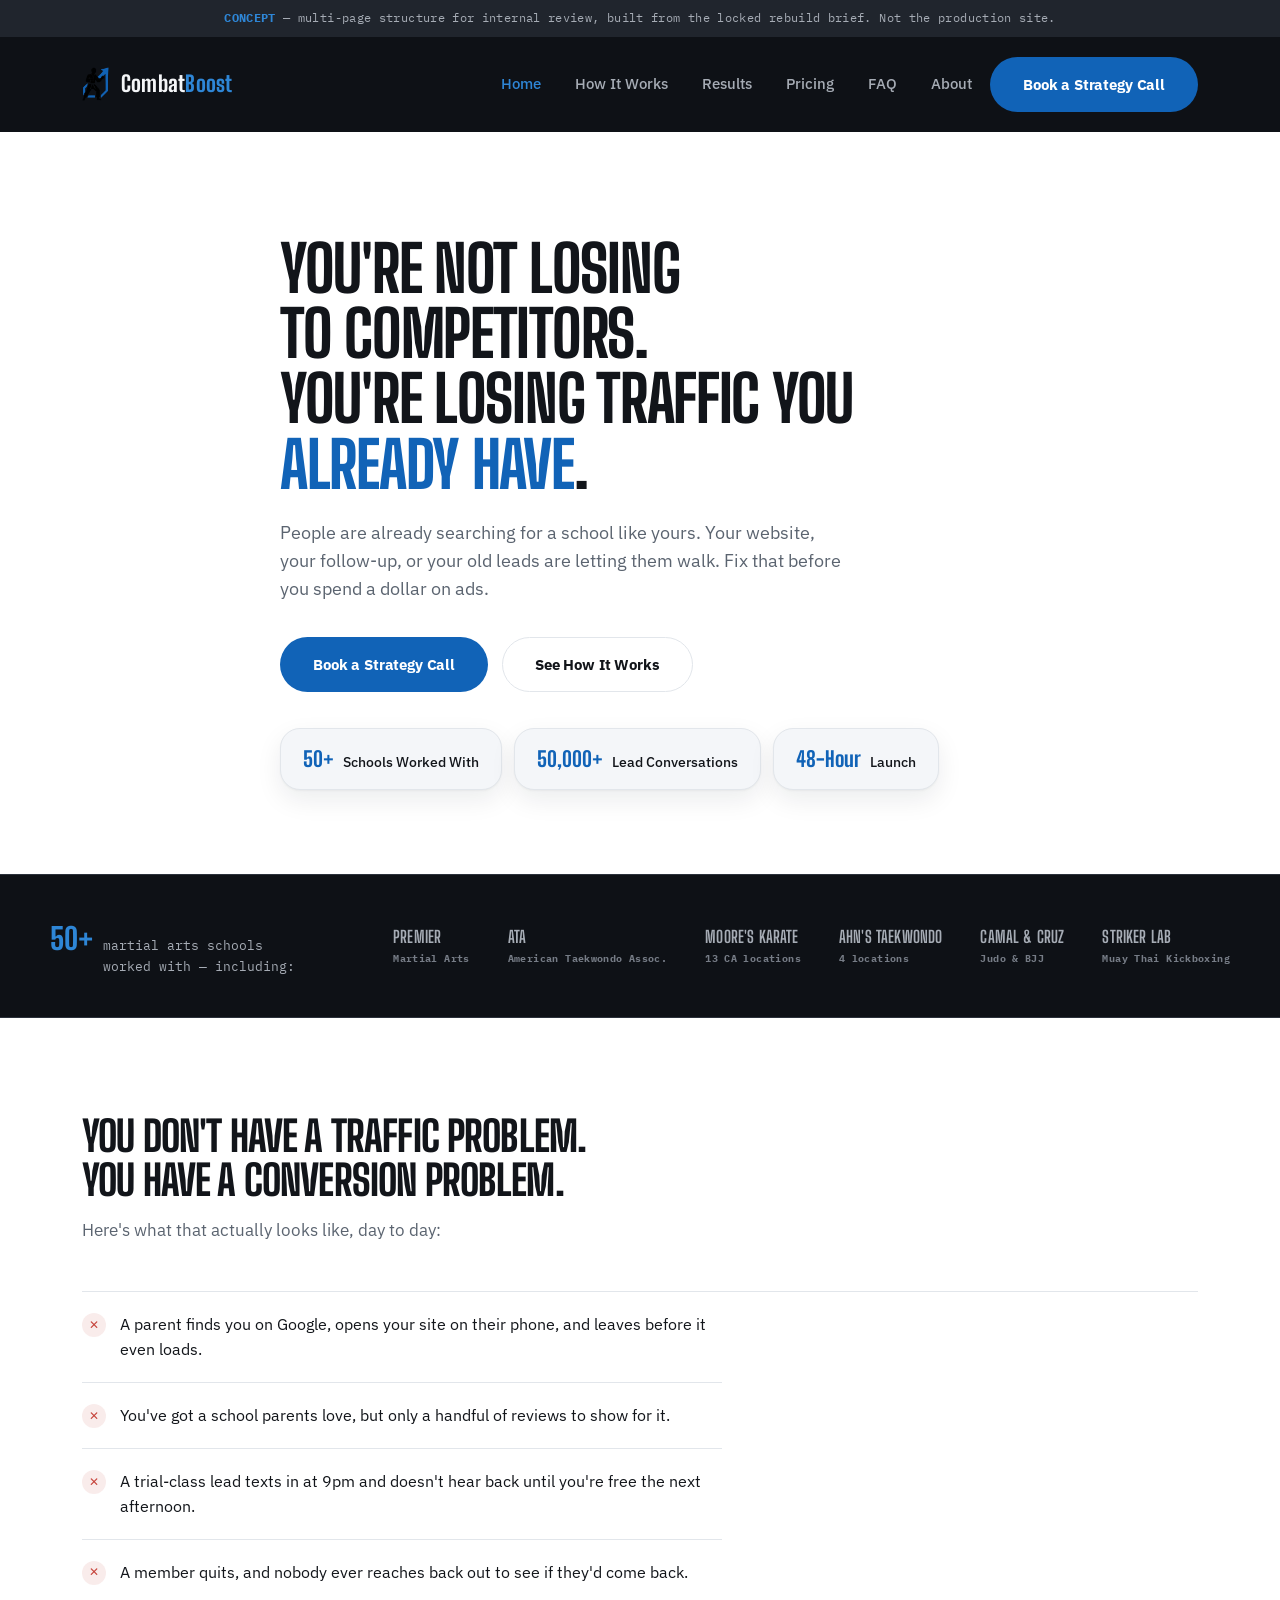
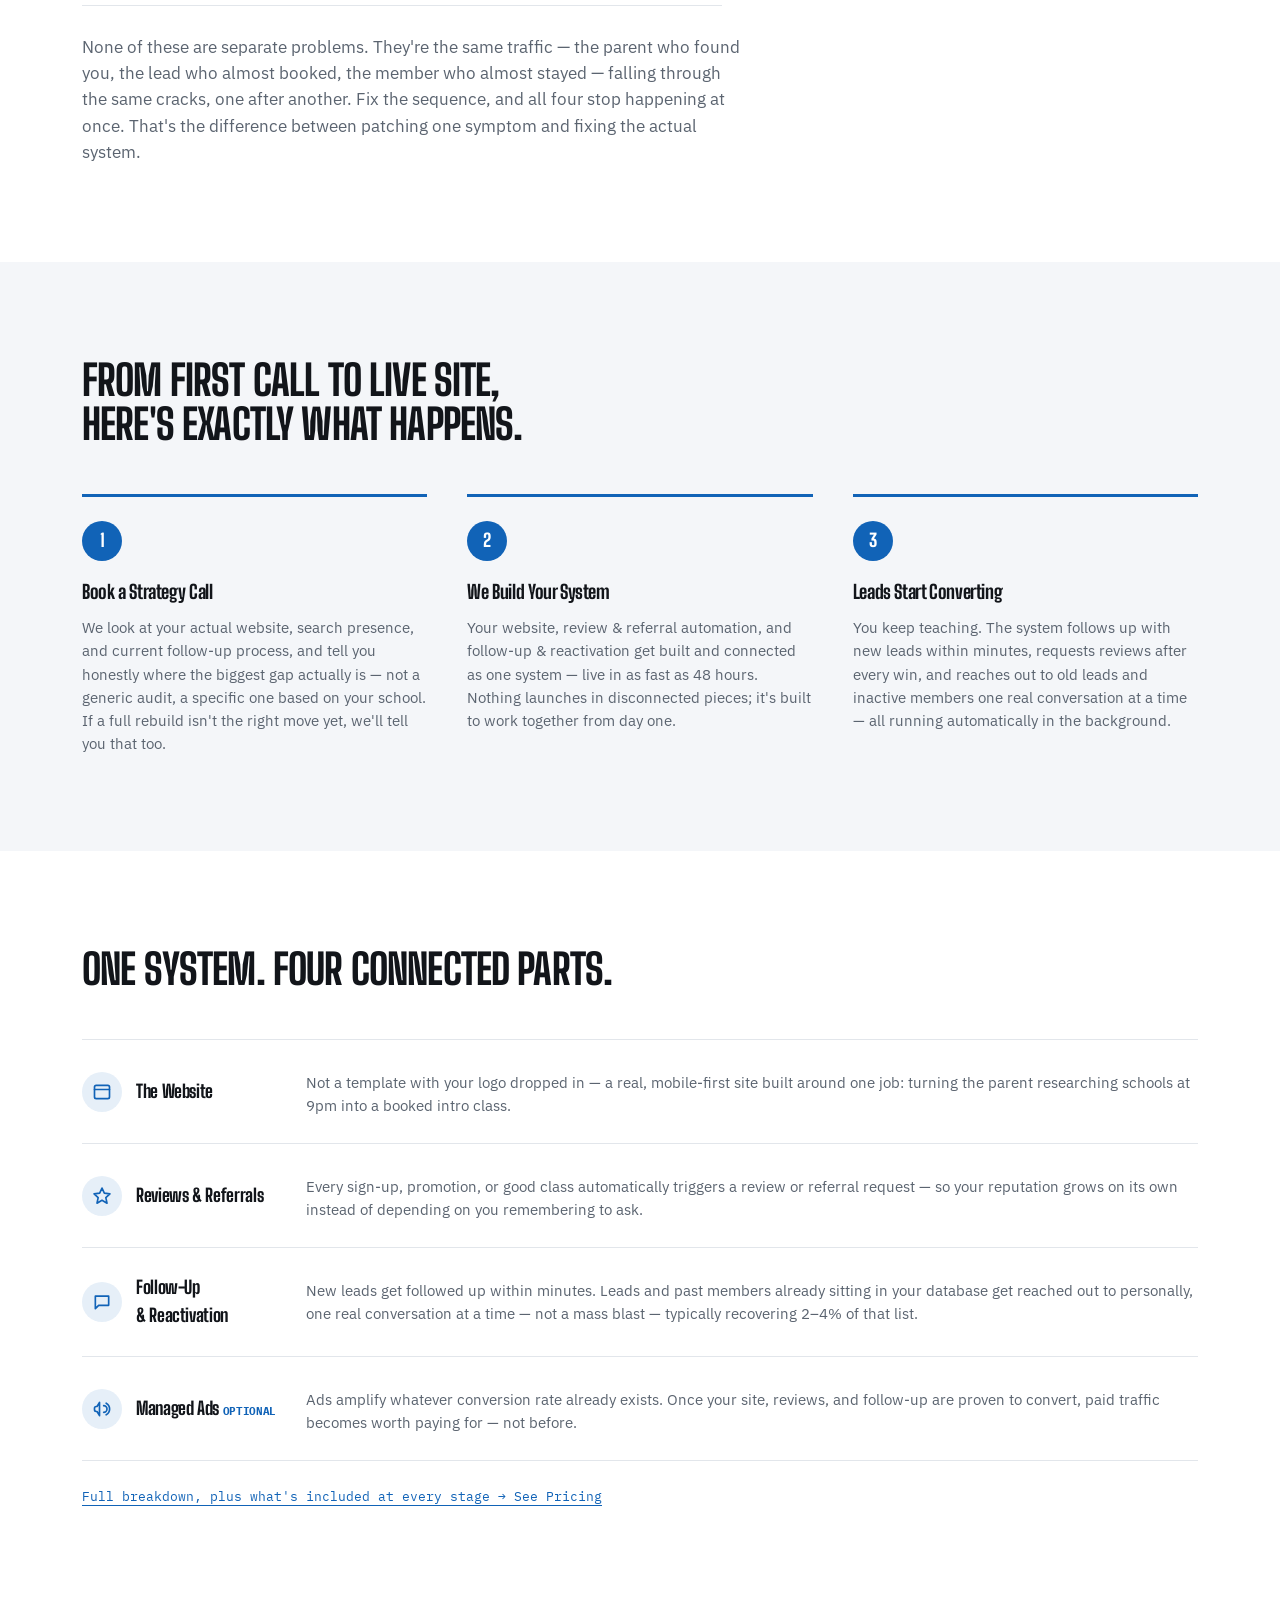
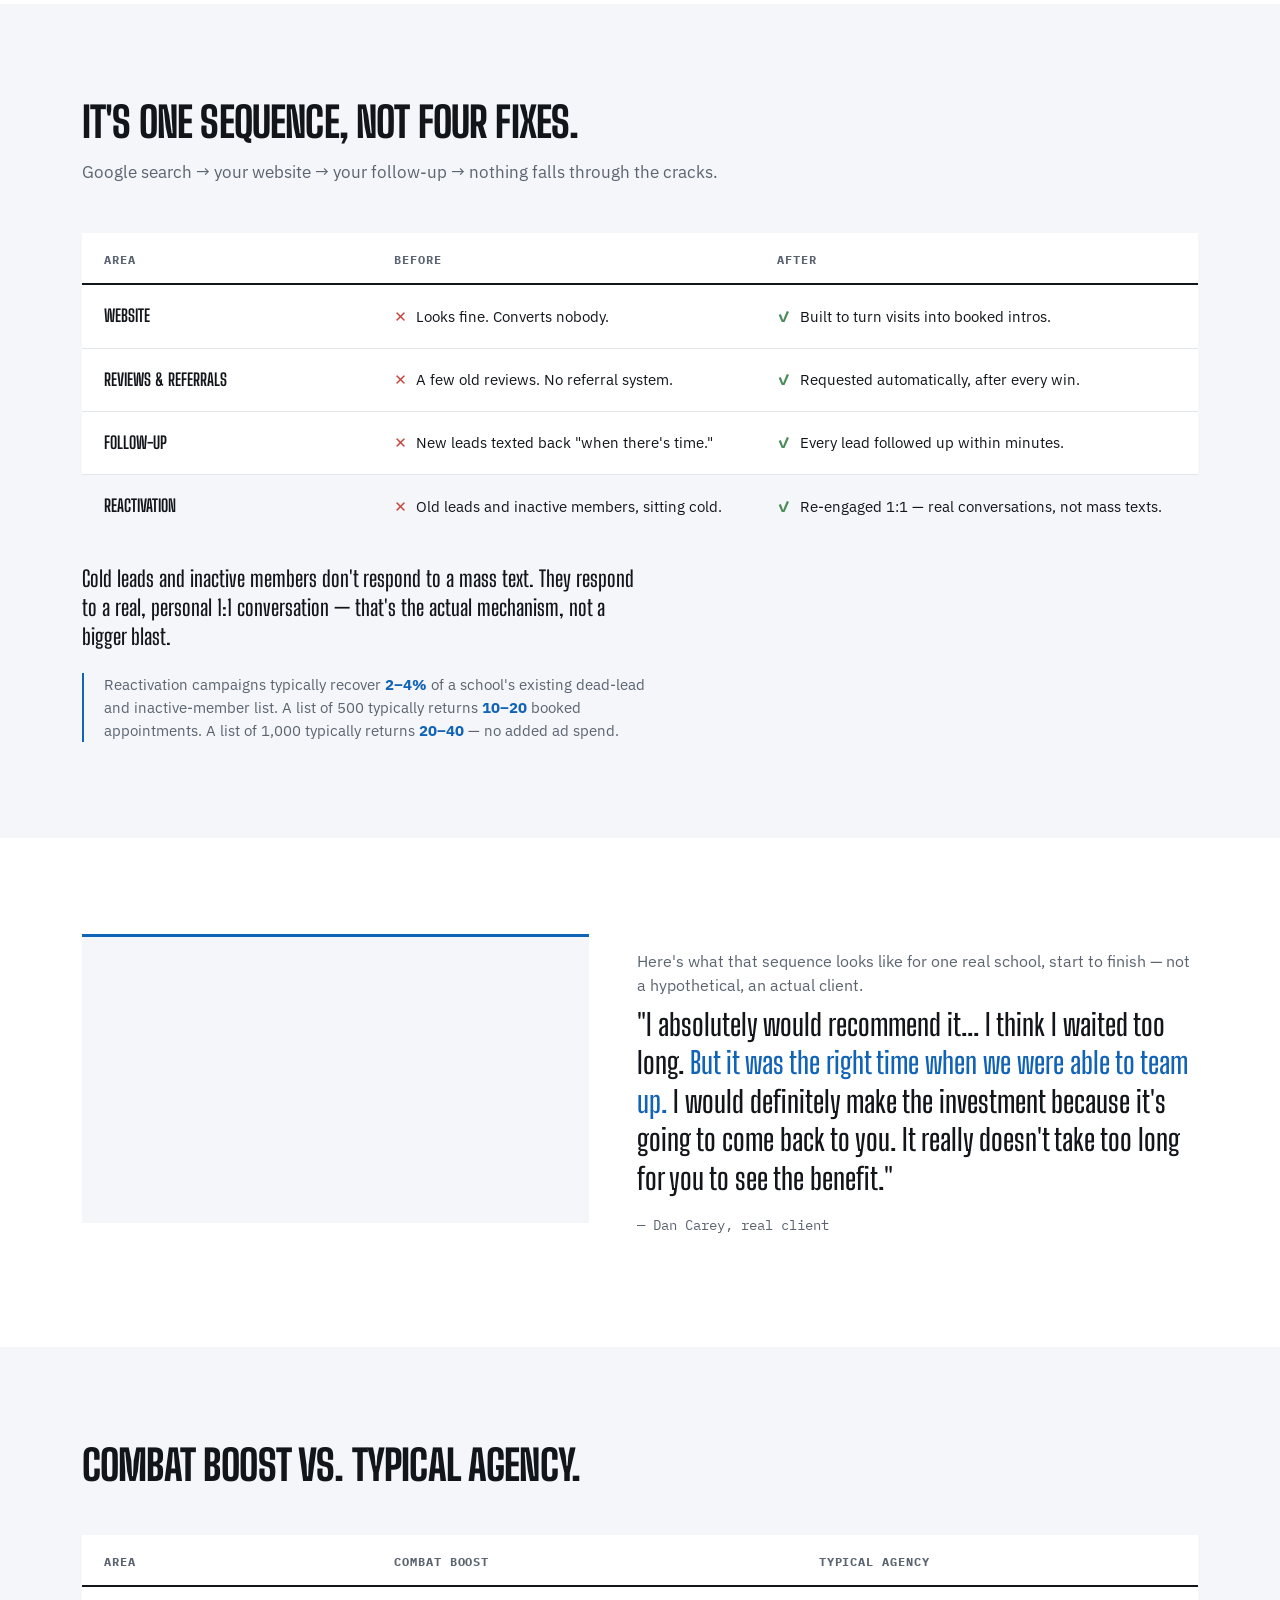
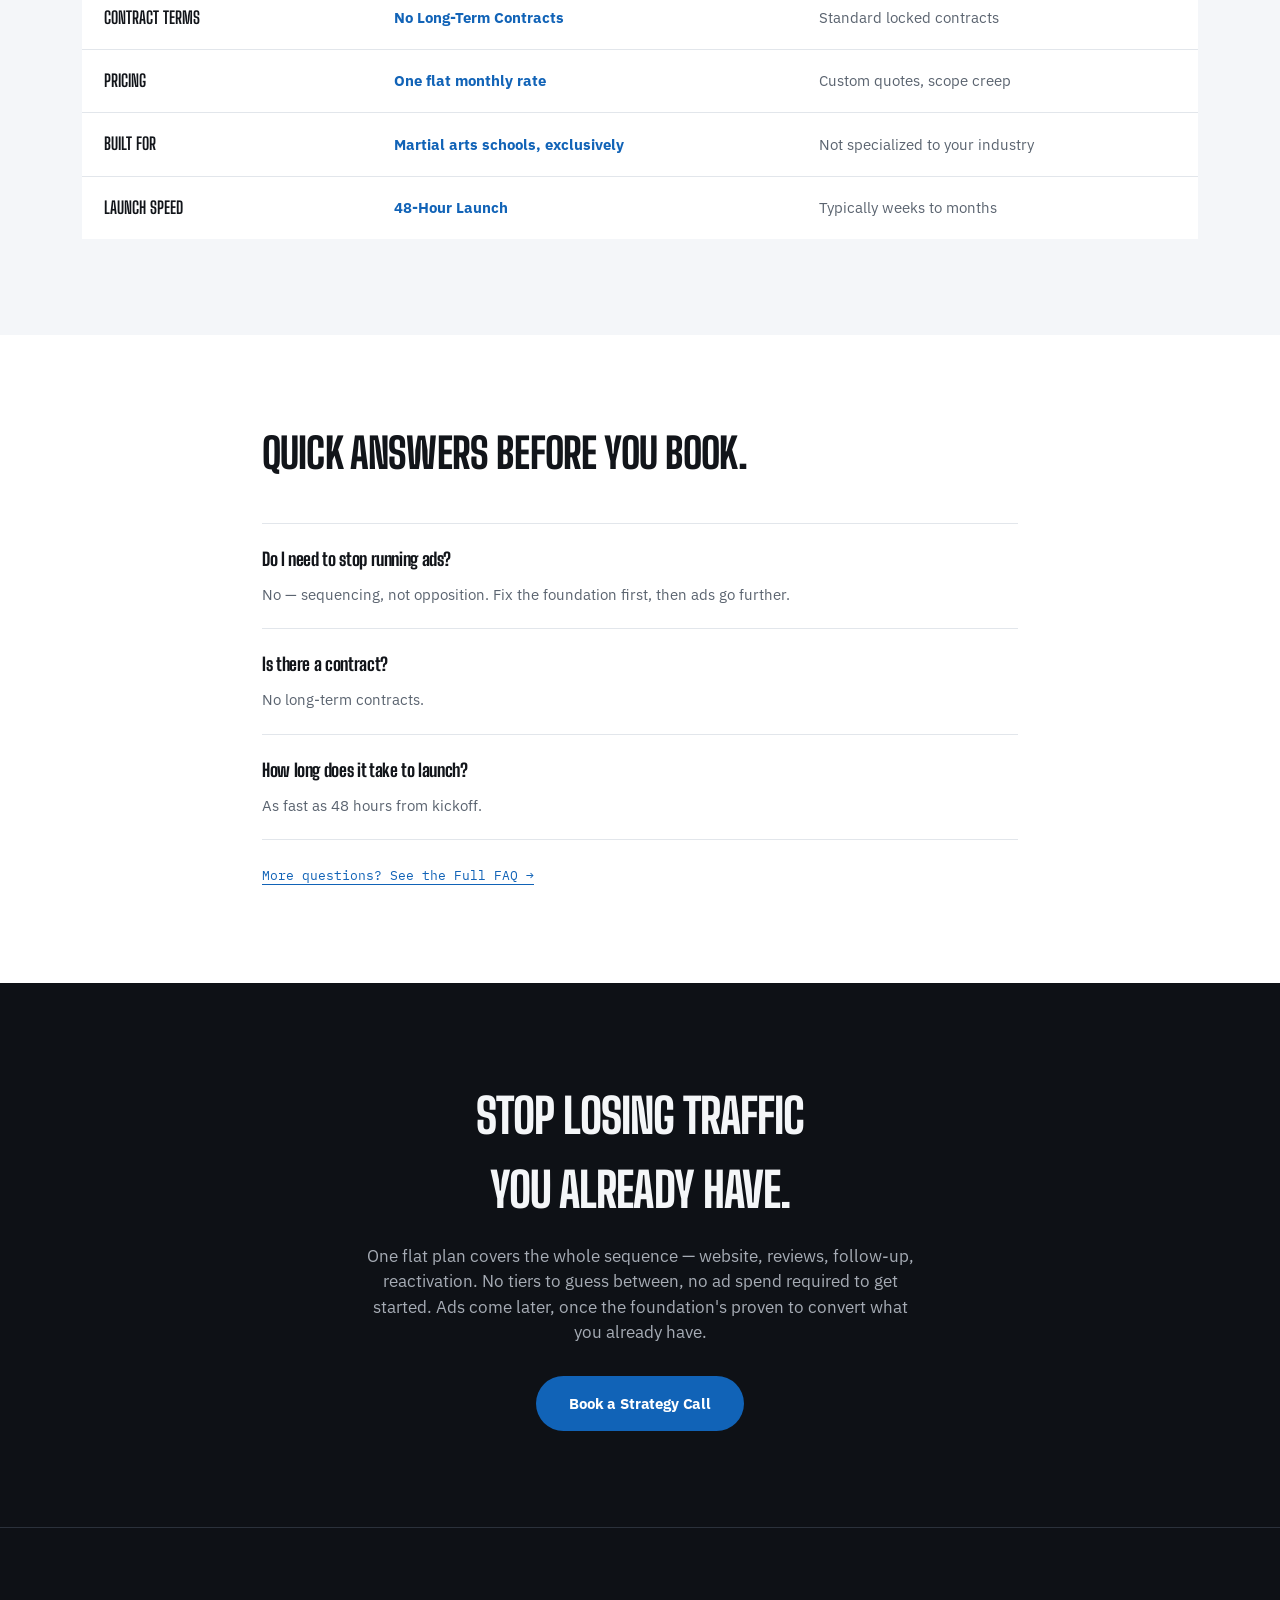
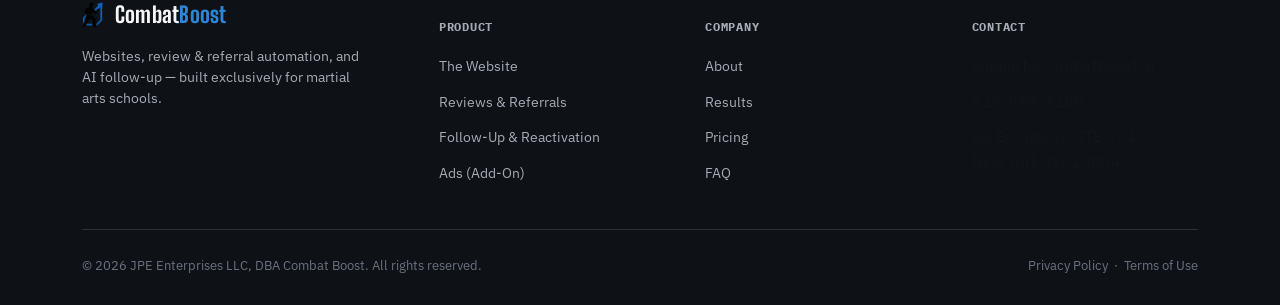
==== commit 3f714fd1: "Homepage content depth + polish pass; fix FAQ-summary display bug - Fix real bug: homepage FAQ summa" ====
--- a/index.html
+++ b/index.html
@@ -70,12 +70,12 @@
       <p>Here's what that actually looks like, day to day:</p>
     </div>
     <ul class="problem-list">
-      <li>A parent finds you on Google, opens your site on their phone, and leaves before it even loads.</li>
-      <li>You've got a school parents love, but only a handful of reviews to show for it.</li>
-      <li>A trial-class lead texts in at 9pm and doesn't hear back until you're free the next afternoon.</li>
-      <li>A member quits, and nobody ever reaches back out to see if they'd come back.</li>
+      <li><span class="problem-mark">&#10005;</span>A parent finds you on Google, opens your site on their phone, and leaves before it even loads.</li>
+      <li><span class="problem-mark">&#10005;</span>You've got a school parents love, but only a handful of reviews to show for it.</li>
+      <li><span class="problem-mark">&#10005;</span>A trial-class lead texts in at 9pm and doesn't hear back until you're free the next afternoon.</li>
+      <li><span class="problem-mark">&#10005;</span>A member quits, and nobody ever reaches back out to see if they'd come back.</li>
     </ul>
-    <p class="problem-closing">None of these are separate problems. They're the same traffic, falling through the same cracks — one after another.</p>
+    <p class="problem-closing">None of these are separate problems. They're the same traffic — the parent who found you, the lead who almost booked, the member who almost stayed — falling through the same cracks, one after another. Fix the sequence, and all four stop happening at once. That's the difference between patching one symptom and fixing the actual system.</p>
   </div>
 </section>
 
@@ -86,19 +86,19 @@
     </div>
     <div class="process-steps">
       <div class="process-step">
-        <span class="process-num">1</span>
+        <span class="process-badge">1</span>
         <h3>Book a Strategy Call</h3>
-        <p>We look at your actual site and search presence, and tell you honestly where the biggest gap is.</p>
+        <p>We look at your actual website, search presence, and current follow-up process, and tell you honestly where the biggest gap actually is — not a generic audit, a specific one based on your school. If a full rebuild isn't the right move yet, we'll tell you that too.</p>
       </div>
       <div class="process-step">
-        <span class="process-num">2</span>
+        <span class="process-badge">2</span>
         <h3>We Build Your System</h3>
-        <p>Website, reviews &amp; referral automation, and follow-up — built and connected, live in as fast as 48 hours.</p>
+        <p>Your website, review &amp; referral automation, and follow-up &amp; reactivation get built and connected as one system — live in as fast as 48 hours. Nothing launches in disconnected pieces; it's built to work together from day one.</p>
       </div>
       <div class="process-step">
-        <span class="process-num">3</span>
+        <span class="process-badge">3</span>
         <h3>Leads Start Converting</h3>
-        <p>You teach. The system follows up, requests reviews, and reactivates old leads — automatically.</p>
+        <p>You keep teaching. The system follows up with new leads within minutes, requests reviews after every win, and reaches out to old leads and inactive members one real conversation at a time — all running automatically in the background.</p>
       </div>
     </div>
   </div>
@@ -109,11 +109,35 @@
     <div class="section-head">
       <h2>One System. Four Connected Parts.</h2>
     </div>
-    <div class="included-teaser">
-      <div class="included-teaser-item"><b>The Website</b> — built to convert, not just to look nice.</div>
-      <div class="included-teaser-item"><b>Reviews &amp; Referrals</b> — requested automatically, after every win.</div>
-      <div class="included-teaser-item"><b>Follow-Up &amp; Reactivation</b> — new leads and old leads, both handled in real time.</div>
-      <div class="included-teaser-item"><b>Managed Ads</b> <i>Optional</i> — once the foundation's converting, we'll run them for you.</div>
+    <div class="included-list">
+      <div class="included-item">
+        <div class="included-icon-row">
+          <span class="included-icon"><svg viewBox="0 0 24 24" fill="none" stroke="currentColor" stroke-width="2" stroke-linecap="round" stroke-linejoin="round" aria-hidden="true"><rect x="3" y="4" width="18" height="16" rx="2"/><line x1="3" y1="9" x2="21" y2="9"/></svg></span>
+          <h3>The Website</h3>
+        </div>
+        <p>Not a template with your logo dropped in — a real, mobile-first site built around one job: turning the parent researching schools at 9pm into a booked intro class.</p>
+      </div>
+      <div class="included-item">
+        <div class="included-icon-row">
+          <span class="included-icon"><svg viewBox="0 0 24 24" fill="none" stroke="currentColor" stroke-width="2" stroke-linecap="round" stroke-linejoin="round" aria-hidden="true"><polygon points="12 2.5 14.8 8.6 21.5 9.4 16.6 14 18 20.6 12 17.2 6 20.6 7.4 14 2.5 9.4 9.2 8.6"/></svg></span>
+          <h3>Reviews &amp; Referrals</h3>
+        </div>
+        <p>Every sign-up, promotion, or good class automatically triggers a review or referral request — so your reputation grows on its own instead of depending on you remembering to ask.</p>
+      </div>
+      <div class="included-item">
+        <div class="included-icon-row">
+          <span class="included-icon"><svg viewBox="0 0 24 24" fill="none" stroke="currentColor" stroke-width="2" stroke-linecap="round" stroke-linejoin="round" aria-hidden="true"><path d="M4 5h16v11H8l-4 4V5z"/></svg></span>
+          <h3>Follow-Up &amp; Reactivation</h3>
+        </div>
+        <p>New leads get followed up within minutes. Leads and past members already sitting in your database get reached out to personally, one real conversation at a time — not a mass blast — typically recovering 2&ndash;4% of that list.</p>
+      </div>
+      <div class="included-item">
+        <div class="included-icon-row">
+          <span class="included-icon"><svg viewBox="0 0 24 24" fill="none" stroke="currentColor" stroke-width="2" stroke-linecap="round" stroke-linejoin="round" aria-hidden="true"><path d="M3 11v2a2 2 0 0 0 2 2h1l3 5V4l-3 5H5a2 2 0 0 0-2 2z"/><path d="M14 8a4 4 0 0 1 0 8"/><path d="M17 5a8 8 0 0 1 0 14"/></svg></span>
+          <h3>Managed Ads <span class="tag-optional">Optional</span></h3>
+        </div>
+        <p>Ads amplify whatever conversion rate already exists. Once your site, reviews, and follow-up are proven to convert, paid traffic becomes worth paying for — not before.</p>
+      </div>
     </div>
     <p class="included-teaser-link"><a href="/pricing/">Full breakdown, plus what's included at every stage &rarr; See Pricing</a></p>
   </div>
@@ -173,7 +197,7 @@
       </div>
     </div>
     <div class="video-quote">
-      <p class="lede" style="margin-bottom:8px">One school. The whole sequence, start to finish.</p>
+      <p class="lede" style="margin-bottom:8px">Here's what that sequence looks like for one real school, start to finish — not a hypothetical, an actual client.</p>
       <p class="q">"I absolutely would recommend it... I think I waited too long. <span>But it was the right time when we were able to team up.</span> I would definitely make the investment because it's going to come back to you. It really doesn't take too long for you to see the benefit."</p>
       <p class="attr">— Dan Carey, real client</p>
     </div>
@@ -222,18 +246,20 @@
     <div class="section-head">
       <h2>Quick Answers Before You Book.</h2>
     </div>
-    <details class="faq-item">
-      <summary>Do I need to stop running ads?</summary>
-      <p>No — sequencing, not opposition. Fix the foundation first, then ads go further.</p>
-    </details>
-    <details class="faq-item">
-      <summary>Is there a contract?</summary>
-      <p>No long-term contracts.</p>
-    </details>
-    <details class="faq-item">
-      <summary>How long does it take to launch?</summary>
-      <p>As fast as 48 hours from kickoff.</p>
-    </details>
+    <div class="faq-summary-list">
+      <div class="faq-summary-item">
+        <h3>Do I need to stop running ads?</h3>
+        <p>No — sequencing, not opposition. Fix the foundation first, then ads go further.</p>
+      </div>
+      <div class="faq-summary-item">
+        <h3>Is there a contract?</h3>
+        <p>No long-term contracts.</p>
+      </div>
+      <div class="faq-summary-item">
+        <h3>How long does it take to launch?</h3>
+        <p>As fast as 48 hours from kickoff.</p>
+      </div>
+    </div>
     <p class="included-teaser-link"><a href="/faq/">More questions? See the Full FAQ &rarr;</a></p>
   </div>
 </section>
@@ -241,7 +267,7 @@
 <section class="closing" id="cta">
   <div class="wrap">
     <h2>Stop Losing Traffic<br>You Already Have.</h2>
-    <p>One flat price, the whole sequence fixed — website, reviews, follow-up, reactivation. Ads only once that's actually converting.</p>
+    <p>One flat plan covers the whole sequence — website, reviews, follow-up, reactivation. No tiers to guess between, no ad spend required to get started. Ads come later, once the foundation's proven to convert what you already have.</p>
     <div class="actions" style="justify-content:center; display:flex; gap:14px; flex-wrap:wrap">
       <a class="btn btn-primary" href="/pricing/#call">Book a Strategy Call</a>
     </div>
--- a/assets/styles.css
+++ b/assets/styles.css
@@ -225,38 +225,45 @@
 
 /* ---------- problem section ---------- */
 /* Concrete, observable symptoms — not abstract complaints (Academy
-   Blast's own problem-framing pattern). Small dash-marker reuses the
-   same line-marker device already established on .ba-label .tag, rather
-   than introducing a new icon or bullet style. */
+   Blast's own problem-framing pattern). Reuses the same ✕ mark already
+   established on the before/after table's .mark.bad, in the same
+   semantic red, rather than introducing a new icon. */
 .problem-list{list-style:none; margin:8px 0 0; padding:0; border-top:1px solid var(--line-light)}
 .problem-list li{
-  padding:20px 0 20px 26px; border-bottom:1px solid var(--line-light); position:relative;
+  display:flex; align-items:flex-start; gap:14px;
+  padding:20px 0; border-bottom:1px solid var(--line-light);
   font-size:16px; color:var(--tx-dark); max-width:64ch;
 }
-.problem-list li::before{content:""; position:absolute; left:0; top:29px; width:12px; height:2px; background:var(--blue)}
+.problem-mark{
+  flex-shrink:0; width:24px; height:24px; border-radius:50%;
+  background:rgba(198,67,59,.1); color:var(--bad); font-size:12px; font-weight:700;
+  display:flex; align-items:center; justify-content:center; margin-top:1px;
+}
 .problem-closing{
-  margin-top:28px; font-family:"Big Shoulders Display"; font-weight:600; text-transform:none;
-  font-size:clamp(18px,2.1vw,22px); line-height:1.32; color:var(--tx-dark-soft); max-width:62ch;
+  margin-top:28px; font-size:16.5px; line-height:1.6; color:var(--tx-dark-soft); max-width:66ch;
 }
 
 /* ---------- 3-step process ---------- */
 /* A chronological onboarding sequence, not a parallel-pillar product
    diagram (the thing the site explicitly avoided in an earlier round) —
-   numbering is genuine here since order is the actual point. Plain
-   typography, no icon boxes. */
+   numbering is genuine here since order is the actual point. Circular
+   badge (not a card/icon-box) marks each step clearly without adding a
+   new decorative-icon pattern. */
 .process-steps{display:grid; grid-template-columns:repeat(3,1fr); gap:40px; margin-top:8px}
 @media (max-width:860px){ .process-steps{grid-template-columns:1fr; gap:32px} }
-.process-step{border-top:3px solid var(--blue); padding-top:20px}
-.process-num{font-family:"Big Shoulders Display"; font-weight:800; font-size:40px; line-height:1; color:var(--blue); display:block; margin-bottom:10px}
-.process-step h3{font-size:19px; text-transform:none; margin-bottom:8px; color:var(--tx-dark)}
-.process-step p{font-size:14.5px; color:var(--tx-dark-soft)}
-
-/* ---------- what's included (homepage teaser — full detail on
-   /pricing; this stays short on purpose, not a duplicate) ---------- */
-.included-teaser{border-top:1px solid var(--line-light); margin-top:8px}
-.included-teaser-item{padding:18px 0; border-bottom:1px solid var(--line-light); font-size:15.5px; color:var(--tx-dark-soft)}
-.included-teaser-item b{color:var(--tx-dark); font-weight:700}
-.included-teaser-item i{font-style:normal; color:var(--blue); font-size:11px; font-family:"IBM Plex Mono"; text-transform:uppercase; letter-spacing:.04em; margin-left:2px}
+.process-step{border-top:3px solid var(--blue); padding-top:24px}
+.process-badge{
+  display:flex; align-items:center; justify-content:center;
+  width:40px; height:40px; border-radius:50%; margin-bottom:16px;
+  background:var(--blue); color:#fff; font-family:"Big Shoulders Display"; font-weight:800; font-size:18px;
+}
+.process-step h3{font-size:19px; text-transform:none; margin-bottom:10px; color:var(--tx-dark)}
+.process-step p{font-size:14.5px; color:var(--tx-dark-soft); line-height:1.6}
+
+/* ---------- what's included on the homepage: reuses the exact
+   .included-list/.included-icon component built for /pricing (same
+   `included_item()` helper in build.py) — not a second hand-built
+   version. Link line below stays shared with the FAQ summary section. */
 .included-teaser-link{margin-top:22px}
 .included-teaser-link a{font-family:"IBM Plex Mono"; font-size:13px; color:var(--blue); text-decoration:none; border-bottom:1px solid var(--blue)}
 
@@ -436,6 +443,15 @@
 .faq-item summary::after{content:"+"; color:var(--blue); font-size:22px; font-family:"IBM Plex Mono"}
 .faq-item[open] summary::after{content:"–"}
 .faq-item p{margin-top:12px; font-size:14.5px; color:var(--tx-dark-soft); max-width:70ch}
+
+/* ---------- homepage FAQ summary: always-visible, not collapsed ----------
+   A 3-question teaser doesn't benefit from the same progressive-disclosure
+   /faq page pattern uses for 7 questions — collapsed-by-default here just
+   reads as empty. Plain visible Q&A rows instead of <details>. */
+.faq-summary-list{border-top:1px solid var(--line-light); margin-top:8px}
+.faq-summary-item{padding:22px 0; border-bottom:1px solid var(--line-light)}
+.faq-summary-item h3{font-size:18px; text-transform:none; color:var(--tx-dark)}
+.faq-summary-item p{margin-top:10px; font-size:14.5px; color:var(--tx-dark-soft); max-width:70ch}
 
 /* ---------- closing CTA ---------- */
 /* The one deliberate dark section for rhythm (per PROJECT.md) — same ink
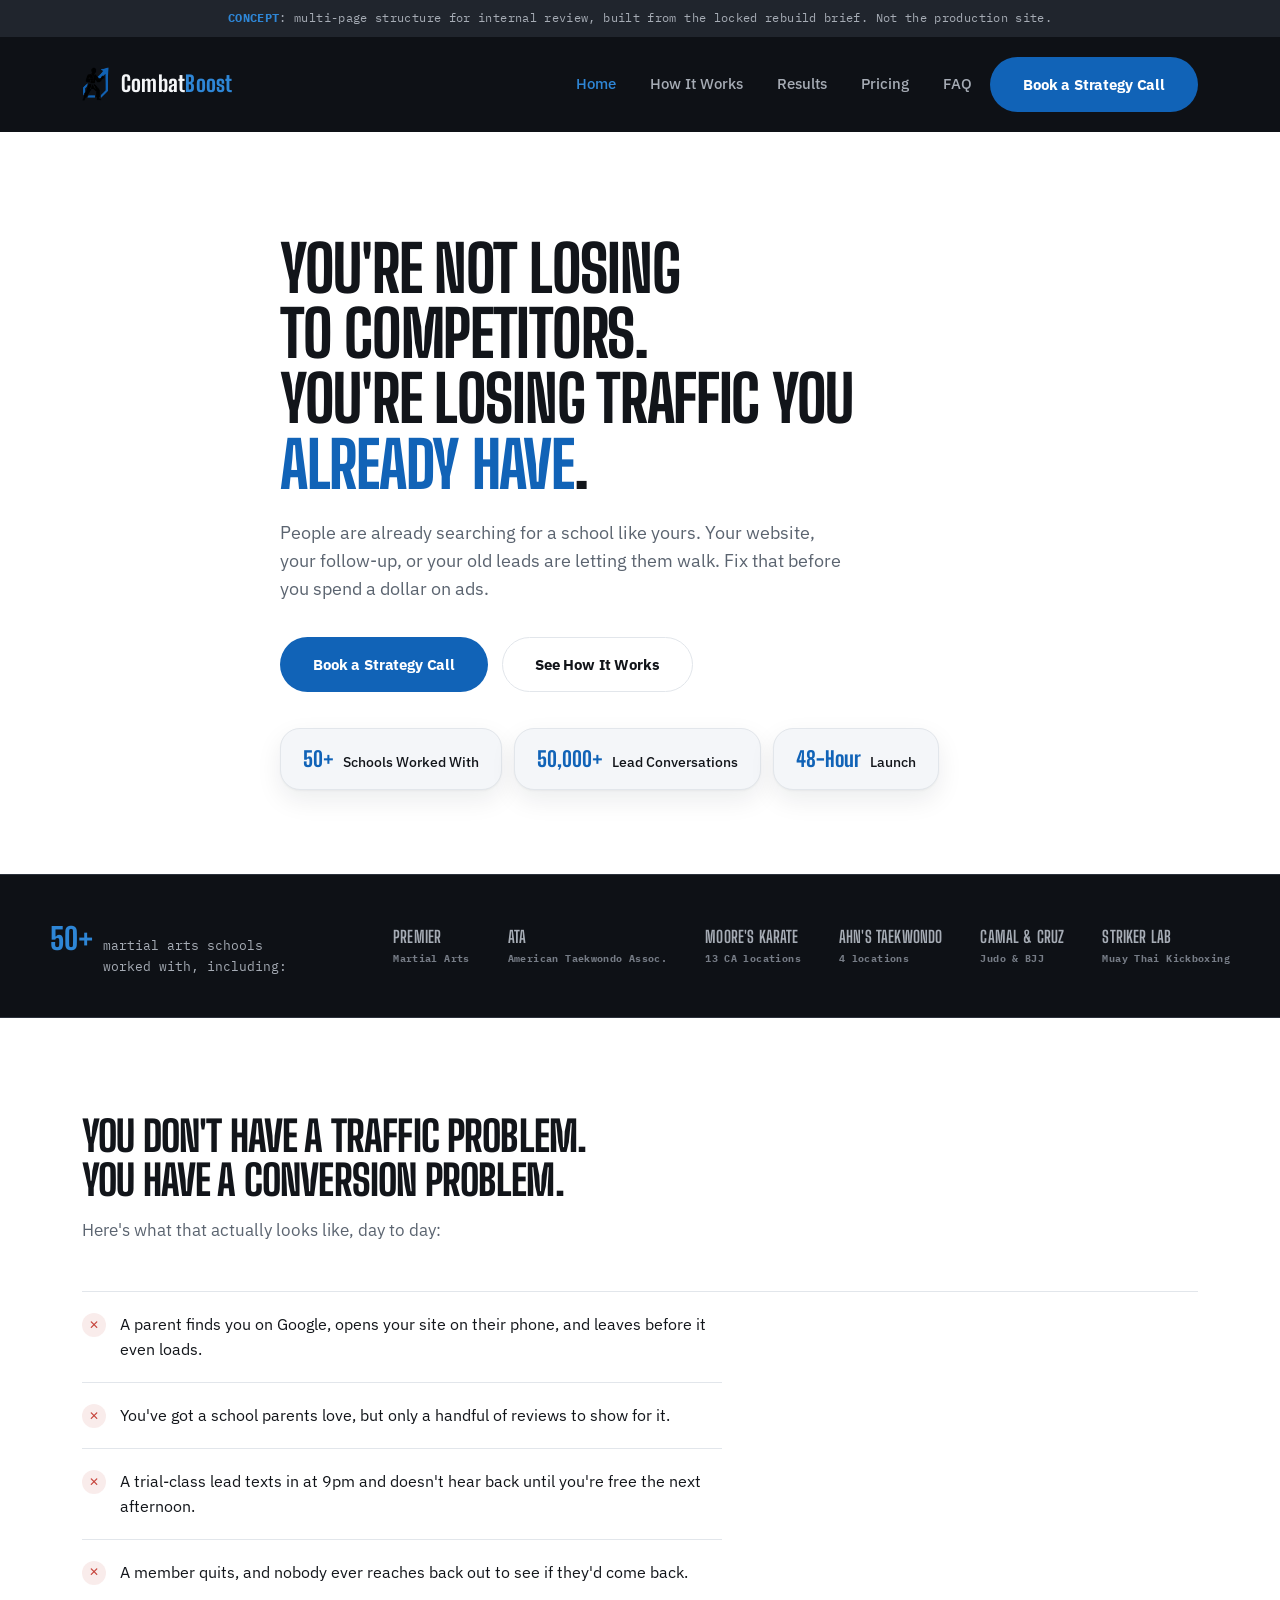
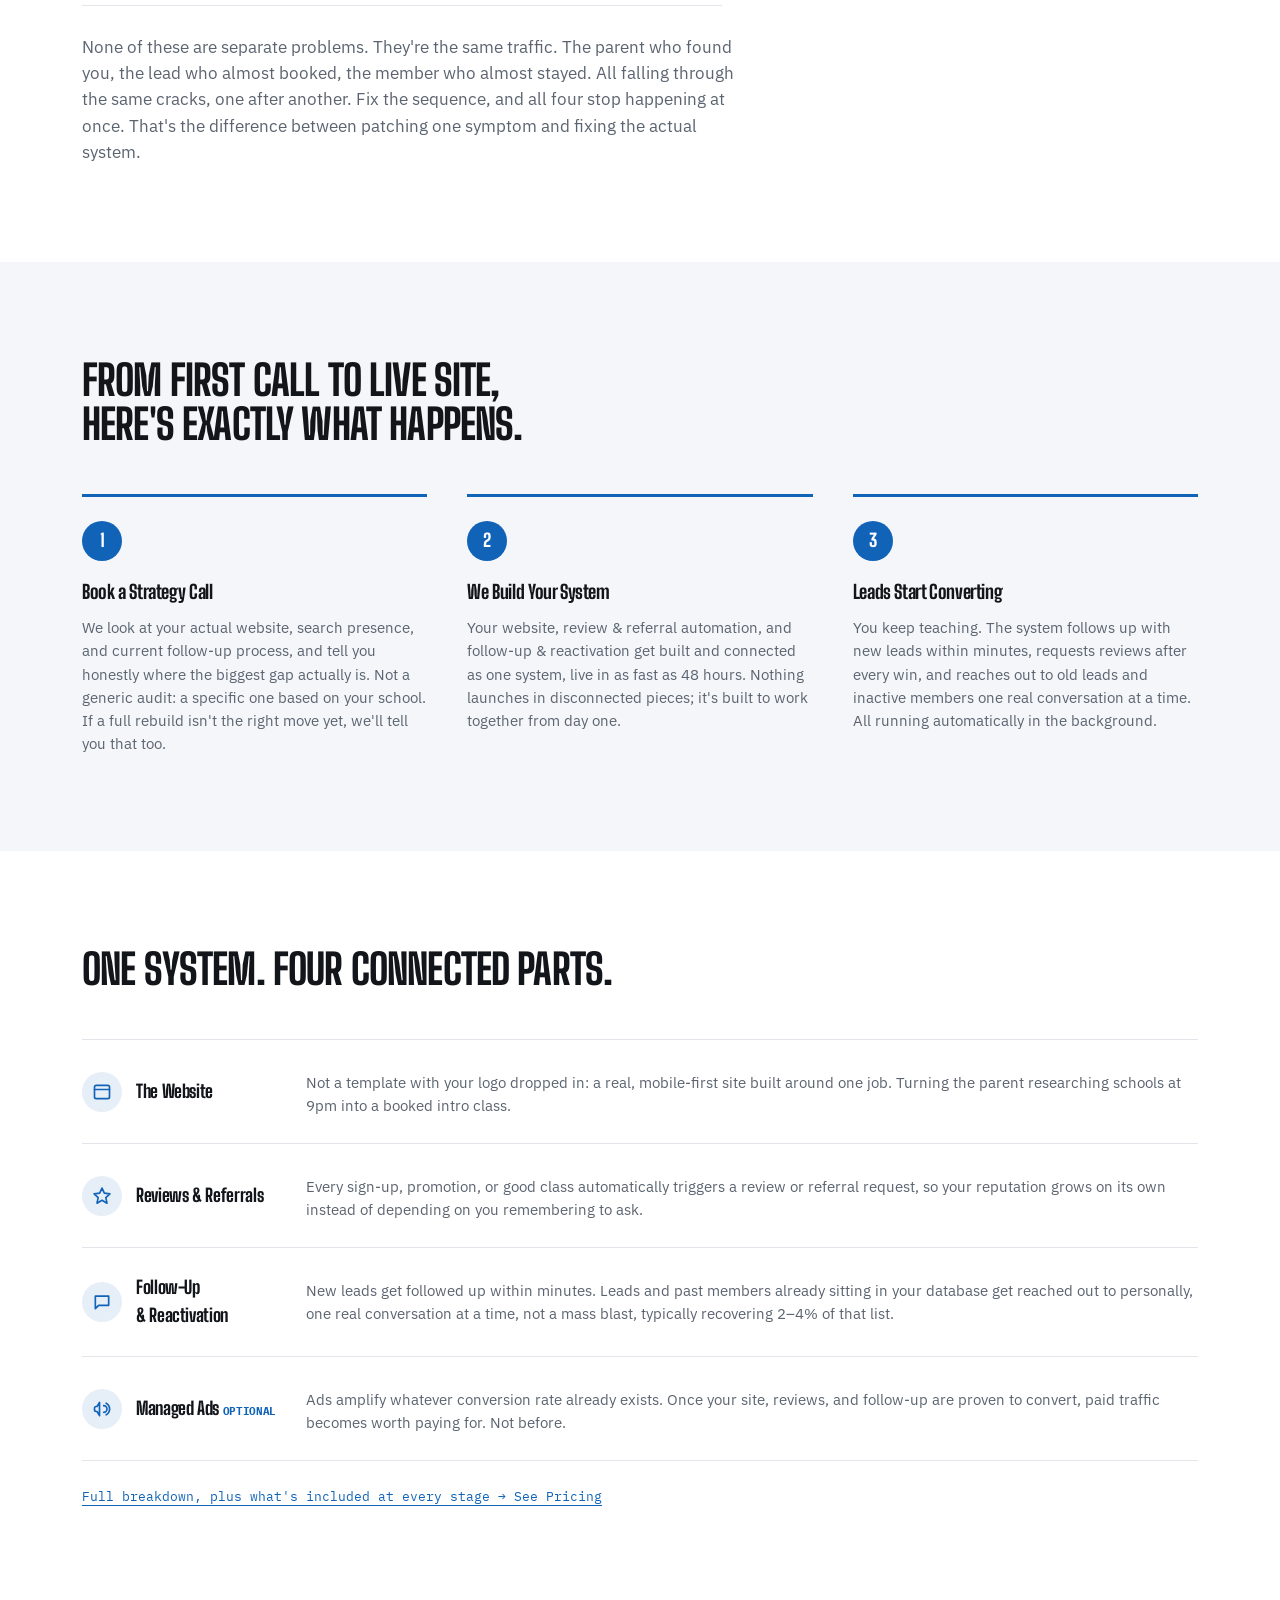
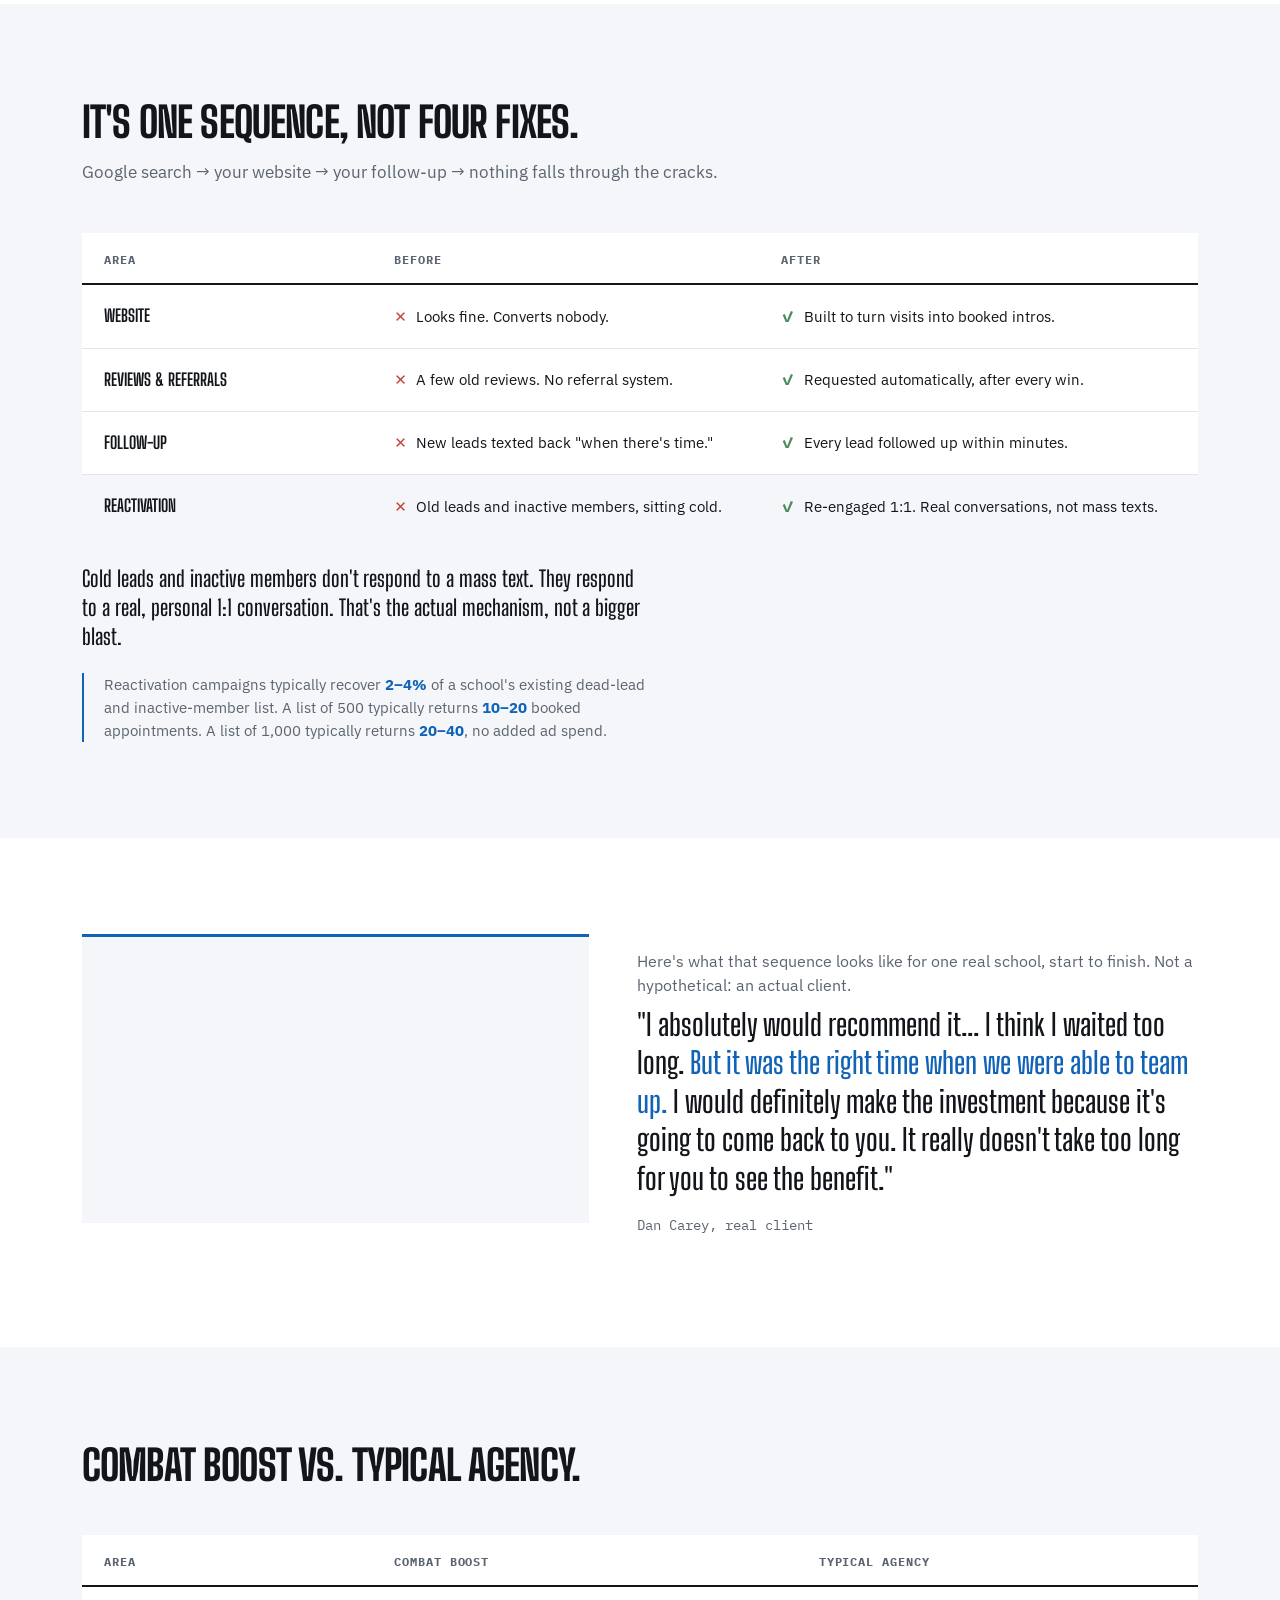
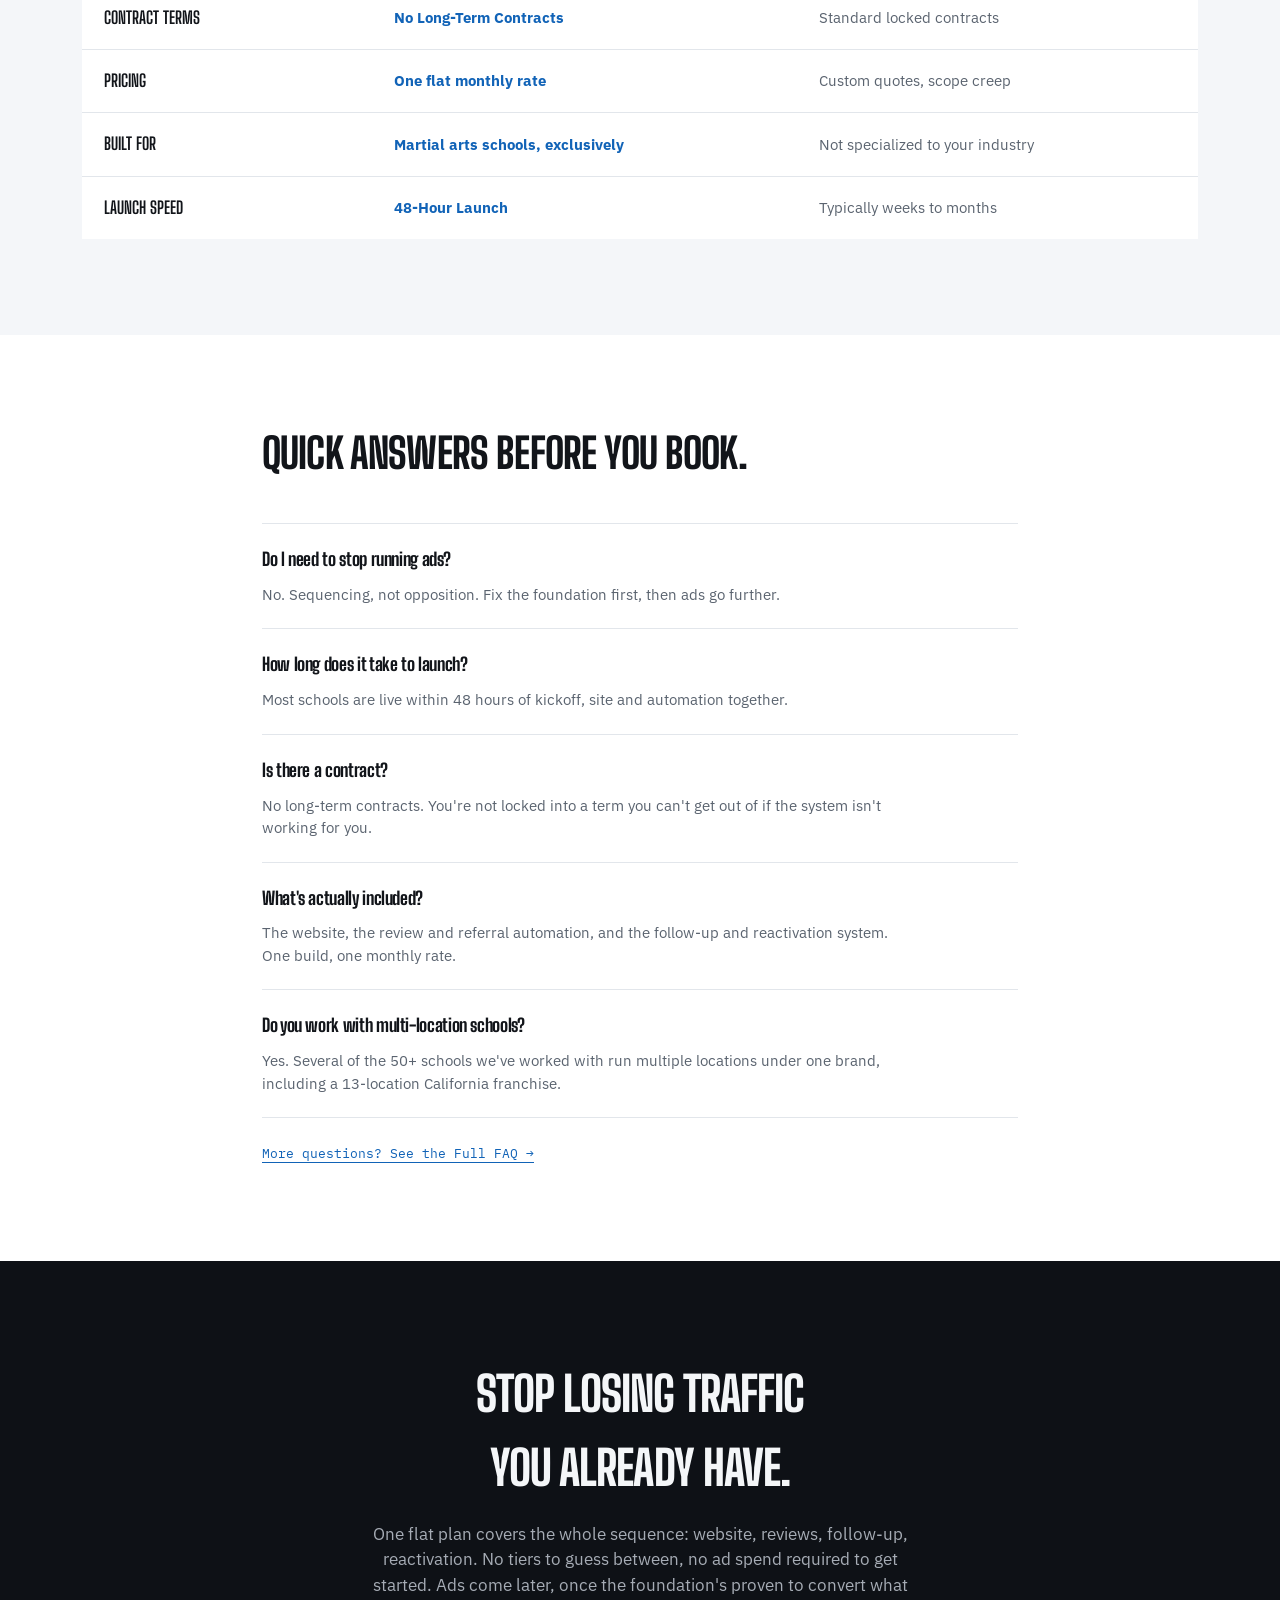
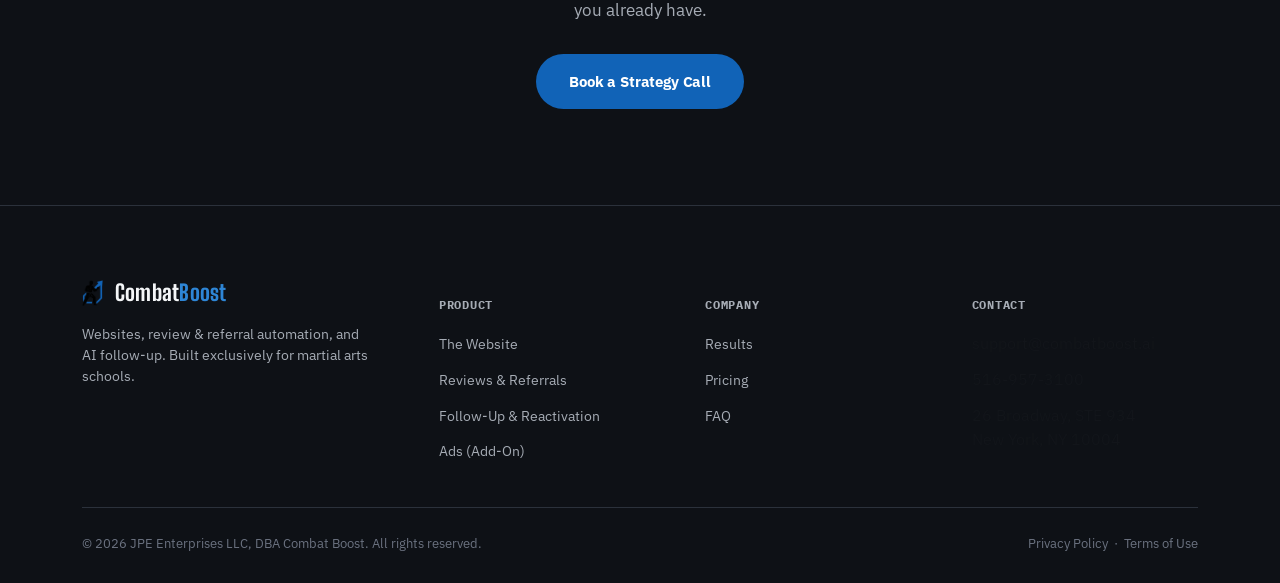
==== commit 9c3c1c08: "Global em-dash ban; pricing rewrite with real price; FAQ fixes; sharper calendars Global rule: no em" ====
--- a/index.html
+++ b/index.html
@@ -1,13 +1,13 @@
 <!doctype html>
 <meta charset="utf-8">
-<title>Combat Boost — Websites, Reviews & Follow-Up for Martial Arts Schools</title>
-<meta name="description" content="Combat Boost builds websites, review & referral automation, and AI follow-up for martial arts schools — worked with 50+ schools, before you spend another dollar on ads.">
+<title>Combat Boost | Websites, Reviews & Follow-Up for Martial Arts Schools</title>
+<meta name="description" content="Combat Boost builds websites, review & referral automation, and AI follow-up for martial arts schools. Worked with 50+ schools, before you spend another dollar on ads.">
 <link rel="canonical" href="https://combatboost.ai/">
 <link rel="stylesheet" href="/assets/styles.css">
 <link rel="preconnect" href="https://fonts.gstatic.com" crossorigin>
 <link rel="stylesheet" href="https://fonts.googleapis.com/css2?family=Big+Shoulders+Display:wght@600;700;800&family=IBM+Plex+Sans:wght@400;500;600&family=IBM+Plex+Mono:wght@400;500;600&display=swap">
 
-<div class="concept-banner"><b>CONCEPT</b> — multi-page structure for internal review, built from the locked rebuild brief. Not the production site.</div>
+<div class="concept-banner"><b>CONCEPT</b>: multi-page structure for internal review, built from the locked rebuild brief. Not the production site.</div>
 
 <header>
   <div class="wrap header-inner">
@@ -23,7 +23,6 @@
       <a href="/results/">Results</a>
       <a href="/pricing/">Pricing</a>
       <a href="/faq/">FAQ</a>
-      <a href="/about/">About</a>
       </nav>
       <a class="btn btn-primary" href="/pricing/#call">Book a Strategy Call</a>
       <button class="nav-toggle" id="nav-toggle" aria-label="Toggle menu" aria-expanded="false">
@@ -51,7 +50,7 @@
 
 <div class="proof">
   <div class="wrap proof-inner">
-    <div class="proof-lede"><b>50+</b><span>martial arts schools<br>worked with — including:</span></div>
+    <div class="proof-lede"><b>50+</b><span>martial arts schools<br>worked with, including:</span></div>
     <div class="logo-row">
       <div class="logo-word">Premier<br><small>Martial Arts</small></div>
       <div class="logo-word">ATA<br><small>American Taekwondo Assoc.</small></div>
@@ -75,7 +74,7 @@
       <li><span class="problem-mark">&#10005;</span>A trial-class lead texts in at 9pm and doesn't hear back until you're free the next afternoon.</li>
       <li><span class="problem-mark">&#10005;</span>A member quits, and nobody ever reaches back out to see if they'd come back.</li>
     </ul>
-    <p class="problem-closing">None of these are separate problems. They're the same traffic — the parent who found you, the lead who almost booked, the member who almost stayed — falling through the same cracks, one after another. Fix the sequence, and all four stop happening at once. That's the difference between patching one symptom and fixing the actual system.</p>
+    <p class="problem-closing">None of these are separate problems. They're the same traffic. The parent who found you, the lead who almost booked, the member who almost stayed. All falling through the same cracks, one after another. Fix the sequence, and all four stop happening at once. That's the difference between patching one symptom and fixing the actual system.</p>
   </div>
 </section>
 
@@ -88,17 +87,17 @@
       <div class="process-step">
         <span class="process-badge">1</span>
         <h3>Book a Strategy Call</h3>
-        <p>We look at your actual website, search presence, and current follow-up process, and tell you honestly where the biggest gap actually is — not a generic audit, a specific one based on your school. If a full rebuild isn't the right move yet, we'll tell you that too.</p>
+        <p>We look at your actual website, search presence, and current follow-up process, and tell you honestly where the biggest gap actually is. Not a generic audit: a specific one based on your school. If a full rebuild isn't the right move yet, we'll tell you that too.</p>
       </div>
       <div class="process-step">
         <span class="process-badge">2</span>
         <h3>We Build Your System</h3>
-        <p>Your website, review &amp; referral automation, and follow-up &amp; reactivation get built and connected as one system — live in as fast as 48 hours. Nothing launches in disconnected pieces; it's built to work together from day one.</p>
+        <p>Your website, review &amp; referral automation, and follow-up &amp; reactivation get built and connected as one system, live in as fast as 48 hours. Nothing launches in disconnected pieces; it's built to work together from day one.</p>
       </div>
       <div class="process-step">
         <span class="process-badge">3</span>
         <h3>Leads Start Converting</h3>
-        <p>You keep teaching. The system follows up with new leads within minutes, requests reviews after every win, and reaches out to old leads and inactive members one real conversation at a time — all running automatically in the background.</p>
+        <p>You keep teaching. The system follows up with new leads within minutes, requests reviews after every win, and reaches out to old leads and inactive members one real conversation at a time. All running automatically in the background.</p>
       </div>
     </div>
   </div>
@@ -115,28 +114,28 @@
           <span class="included-icon"><svg viewBox="0 0 24 24" fill="none" stroke="currentColor" stroke-width="2" stroke-linecap="round" stroke-linejoin="round" aria-hidden="true"><rect x="3" y="4" width="18" height="16" rx="2"/><line x1="3" y1="9" x2="21" y2="9"/></svg></span>
           <h3>The Website</h3>
         </div>
-        <p>Not a template with your logo dropped in — a real, mobile-first site built around one job: turning the parent researching schools at 9pm into a booked intro class.</p>
+        <p>Not a template with your logo dropped in: a real, mobile-first site built around one job. Turning the parent researching schools at 9pm into a booked intro class.</p>
       </div>
       <div class="included-item">
         <div class="included-icon-row">
           <span class="included-icon"><svg viewBox="0 0 24 24" fill="none" stroke="currentColor" stroke-width="2" stroke-linecap="round" stroke-linejoin="round" aria-hidden="true"><polygon points="12 2.5 14.8 8.6 21.5 9.4 16.6 14 18 20.6 12 17.2 6 20.6 7.4 14 2.5 9.4 9.2 8.6"/></svg></span>
           <h3>Reviews &amp; Referrals</h3>
         </div>
-        <p>Every sign-up, promotion, or good class automatically triggers a review or referral request — so your reputation grows on its own instead of depending on you remembering to ask.</p>
+        <p>Every sign-up, promotion, or good class automatically triggers a review or referral request, so your reputation grows on its own instead of depending on you remembering to ask.</p>
       </div>
       <div class="included-item">
         <div class="included-icon-row">
           <span class="included-icon"><svg viewBox="0 0 24 24" fill="none" stroke="currentColor" stroke-width="2" stroke-linecap="round" stroke-linejoin="round" aria-hidden="true"><path d="M4 5h16v11H8l-4 4V5z"/></svg></span>
           <h3>Follow-Up &amp; Reactivation</h3>
         </div>
-        <p>New leads get followed up within minutes. Leads and past members already sitting in your database get reached out to personally, one real conversation at a time — not a mass blast — typically recovering 2&ndash;4% of that list.</p>
+        <p>New leads get followed up within minutes. Leads and past members already sitting in your database get reached out to personally, one real conversation at a time, not a mass blast, typically recovering 2&ndash;4% of that list.</p>
       </div>
       <div class="included-item">
         <div class="included-icon-row">
           <span class="included-icon"><svg viewBox="0 0 24 24" fill="none" stroke="currentColor" stroke-width="2" stroke-linecap="round" stroke-linejoin="round" aria-hidden="true"><path d="M3 11v2a2 2 0 0 0 2 2h1l3 5V4l-3 5H5a2 2 0 0 0-2 2z"/><path d="M14 8a4 4 0 0 1 0 8"/><path d="M17 5a8 8 0 0 1 0 14"/></svg></span>
           <h3>Managed Ads <span class="tag-optional">Optional</span></h3>
         </div>
-        <p>Ads amplify whatever conversion rate already exists. Once your site, reviews, and follow-up are proven to convert, paid traffic becomes worth paying for — not before.</p>
+        <p>Ads amplify whatever conversion rate already exists. Once your site, reviews, and follow-up are proven to convert, paid traffic becomes worth paying for. Not before.</p>
       </div>
     </div>
     <p class="included-teaser-link"><a href="/pricing/">Full breakdown, plus what's included at every stage &rarr; See Pricing</a></p>
@@ -173,16 +172,16 @@
           <tr class="reactivation-row">
             <td>Reactivation</td>
             <td><span class="mark bad">Old leads and inactive members, sitting cold.</span></td>
-            <td><span class="mark good">Re-engaged 1:1 — real conversations, not mass texts.</span></td>
+            <td><span class="mark good">Re-engaged 1:1. Real conversations, not mass texts.</span></td>
           </tr>
         </tbody>
       </table>
     </div>
 
-    <p class="reactivation-callout">Cold leads and inactive members don't respond to a mass text. They respond to a real, personal 1:1 conversation — that's the actual mechanism, not a bigger blast.</p>
+    <p class="reactivation-callout">Cold leads and inactive members don't respond to a mass text. They respond to a real, personal 1:1 conversation. That's the actual mechanism, not a bigger blast.</p>
 
     <div class="reactivation-note">
-      <p>Reactivation campaigns typically recover <b>2–4%</b> of a school's existing dead-lead and inactive-member list. A list of 500 typically returns <b>10–20</b> booked appointments. A list of 1,000 typically returns <b>20–40</b> — no added ad spend.</p>
+      <p>Reactivation campaigns typically recover <b>2–4%</b> of a school's existing dead-lead and inactive-member list. A list of 500 typically returns <b>10–20</b> booked appointments. A list of 1,000 typically returns <b>20–40</b>, no added ad spend.</p>
     </div>
   </div>
 </section>
@@ -197,9 +196,9 @@
       </div>
     </div>
     <div class="video-quote">
-      <p class="lede" style="margin-bottom:8px">Here's what that sequence looks like for one real school, start to finish — not a hypothetical, an actual client.</p>
+      <p class="lede" style="margin-bottom:8px">Here's what that sequence looks like for one real school, start to finish. Not a hypothetical: an actual client.</p>
       <p class="q">"I absolutely would recommend it... I think I waited too long. <span>But it was the right time when we were able to team up.</span> I would definitely make the investment because it's going to come back to you. It really doesn't take too long for you to see the benefit."</p>
-      <p class="attr">— Dan Carey, real client</p>
+      <p class="attr">Dan Carey, real client</p>
     </div>
   </div>
 </section>
@@ -249,15 +248,23 @@
     <div class="faq-summary-list">
       <div class="faq-summary-item">
         <h3>Do I need to stop running ads?</h3>
-        <p>No — sequencing, not opposition. Fix the foundation first, then ads go further.</p>
+        <p>No. Sequencing, not opposition. Fix the foundation first, then ads go further.</p>
+      </div>
+      <div class="faq-summary-item">
+        <h3>How long does it take to launch?</h3>
+        <p>Most schools are live within 48 hours of kickoff, site and automation together.</p>
       </div>
       <div class="faq-summary-item">
         <h3>Is there a contract?</h3>
-        <p>No long-term contracts.</p>
-      </div>
-      <div class="faq-summary-item">
-        <h3>How long does it take to launch?</h3>
-        <p>As fast as 48 hours from kickoff.</p>
+        <p>No long-term contracts. You're not locked into a term you can't get out of if the system isn't working for you.</p>
+      </div>
+      <div class="faq-summary-item">
+        <h3>What's actually included?</h3>
+        <p>The website, the review and referral automation, and the follow-up and reactivation system. One build, one monthly rate.</p>
+      </div>
+      <div class="faq-summary-item">
+        <h3>Do you work with multi-location schools?</h3>
+        <p>Yes. Several of the 50+ schools we've worked with run multiple locations under one brand, including a 13-location California franchise.</p>
       </div>
     </div>
     <p class="included-teaser-link"><a href="/faq/">More questions? See the Full FAQ &rarr;</a></p>
@@ -267,7 +274,7 @@
 <section class="closing" id="cta">
   <div class="wrap">
     <h2>Stop Losing Traffic<br>You Already Have.</h2>
-    <p>One flat plan covers the whole sequence — website, reviews, follow-up, reactivation. No tiers to guess between, no ad spend required to get started. Ads come later, once the foundation's proven to convert what you already have.</p>
+    <p>One flat plan covers the whole sequence: website, reviews, follow-up, reactivation. No tiers to guess between, no ad spend required to get started. Ads come later, once the foundation's proven to convert what you already have.</p>
     <div class="actions" style="justify-content:center; display:flex; gap:14px; flex-wrap:wrap">
       <a class="btn btn-primary" href="/pricing/#call">Book a Strategy Call</a>
     </div>
@@ -288,7 +295,7 @@
           <img src="/assets/images/logo-mark.png" alt="" width="21" height="26" aria-hidden="true">
           <span class="brand-word">Combat<span>Boost</span></span>
         </div>
-        <p>Websites, review &amp; referral automation, and AI follow-up — built exclusively for martial arts schools.</p>
+        <p>Websites, review &amp; referral automation, and AI follow-up. Built exclusively for martial arts schools.</p>
       </div>
       <div>
         <h5>Product</h5>
@@ -302,7 +309,6 @@
       <div>
         <h5>Company</h5>
         <ul class="foot-links">
-          <li><a href="/about/">About</a></li>
           <li><a href="/results/">Results</a></li>
           <li><a href="/pricing/">Pricing</a></li>
           <li><a href="/faq/">FAQ</a></li>
--- a/assets/styles.css
+++ b/assets/styles.css
@@ -520,20 +520,5 @@
 .proof-wide{width:100%; display:block; border:1px solid var(--line-light)}
 .growth-grid .proof-wide{aspect-ratio:4/3; object-fit:contain; background:#fff; padding:8px}
 
-/* ---------- results page: text-message bubble ---------- */
-.text-bubble-wrap{max-width:360px; margin-bottom:48px}
-.text-bubble{
-  background:#2E8B57; color:#fff; padding:14px 18px; border-radius:18px 18px 18px 4px;
-  font-size:14.5px; line-height:1.45; position:relative;
-}
-.bubble-cap{font-family:"IBM Plex Mono"; font-size:11.5px; color:var(--tx-dark-soft); margin-top:10px}
-
-/* ---------- results page: testimonial grid ---------- */
-.testimonial-grid{display:grid; grid-template-columns:repeat(auto-fill, minmax(260px, 1fr)); gap:20px}
-.testimonial-card{background:var(--paper-2); border:1px solid var(--line-light); padding:22px}
-.testimonial-card .story-quote{font-size:16px; margin:10px 0 14px; padding-left:16px; color:var(--tx-dark)}
+/* ---------- results page: real testimonial attribution ---------- */
 .testimonial-name{font-family:"IBM Plex Mono"; font-size:12px; color:var(--tx-dark-soft)}
-.quote-pending{
-  font-family:"IBM Plex Mono"; font-size:13px; color:var(--tx-dark-soft); font-style:italic;
-  padding:14px; border:1px dashed var(--line-light);
-}
